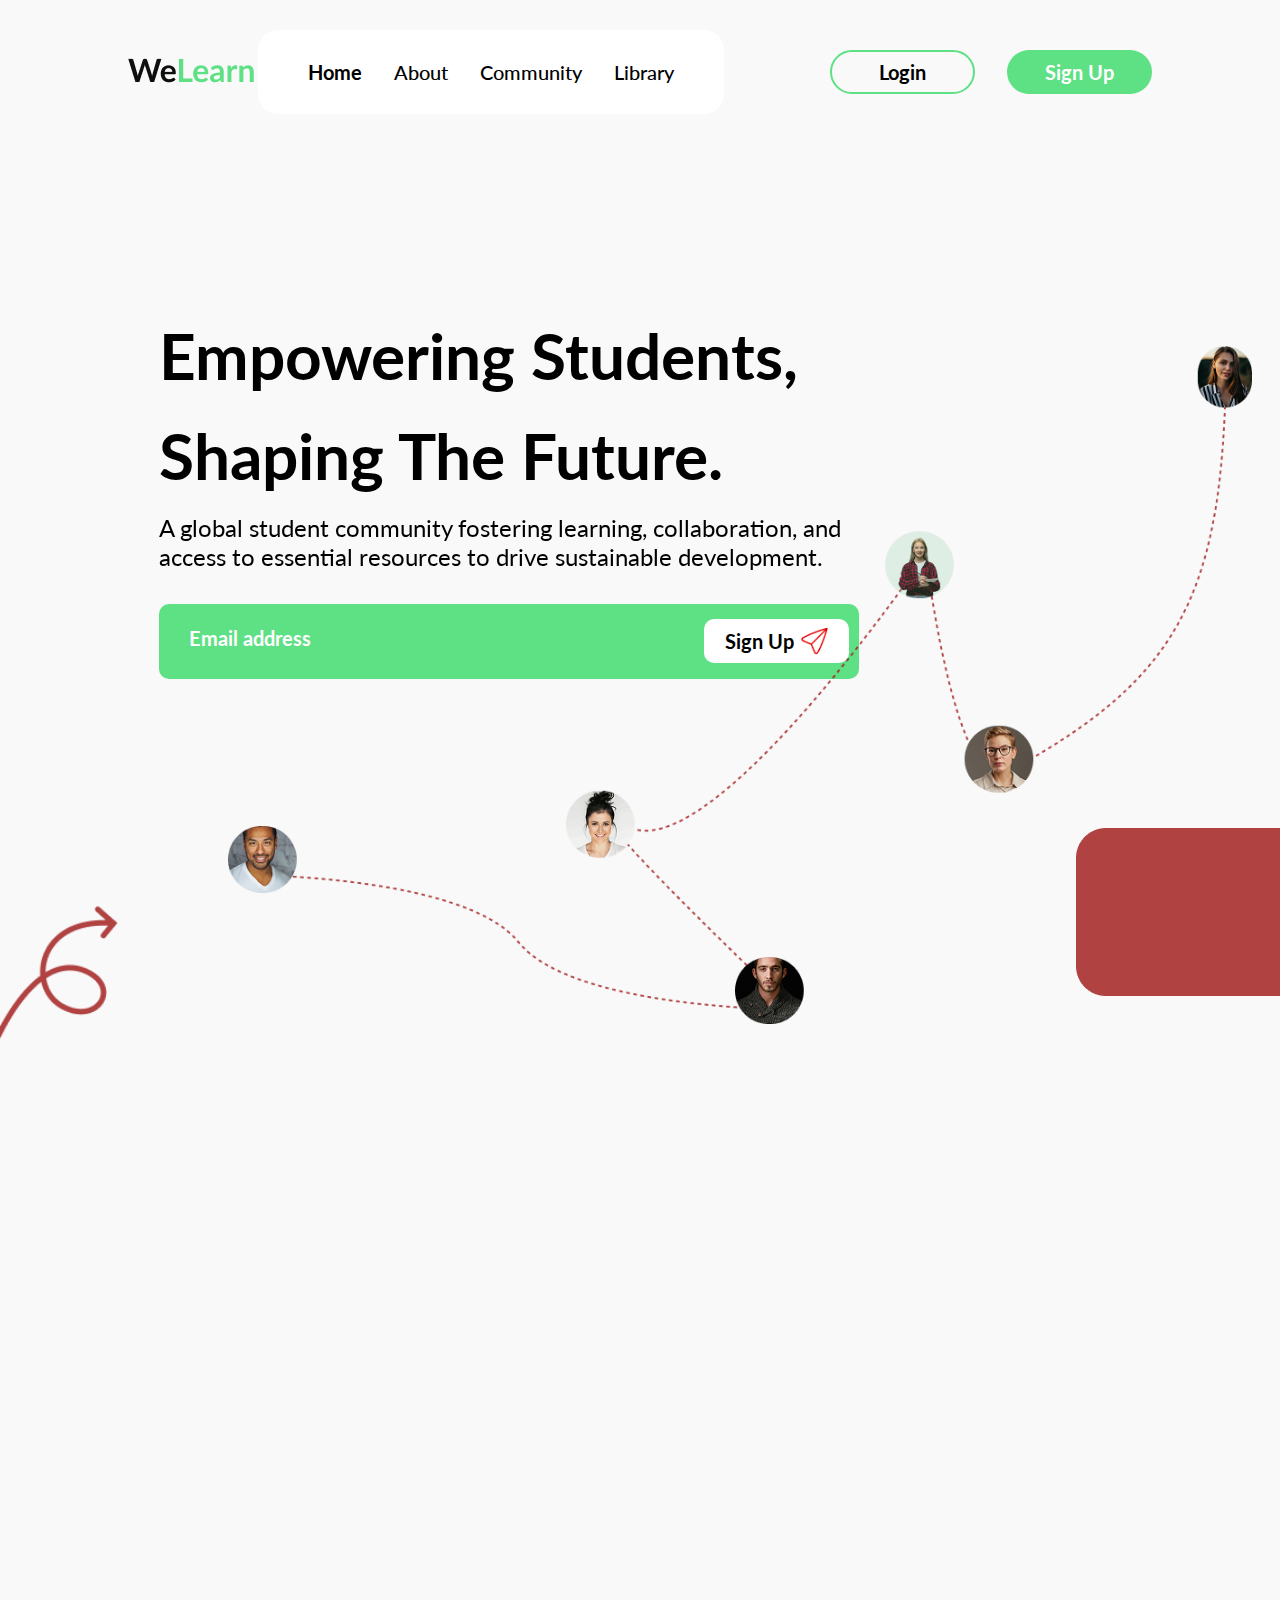
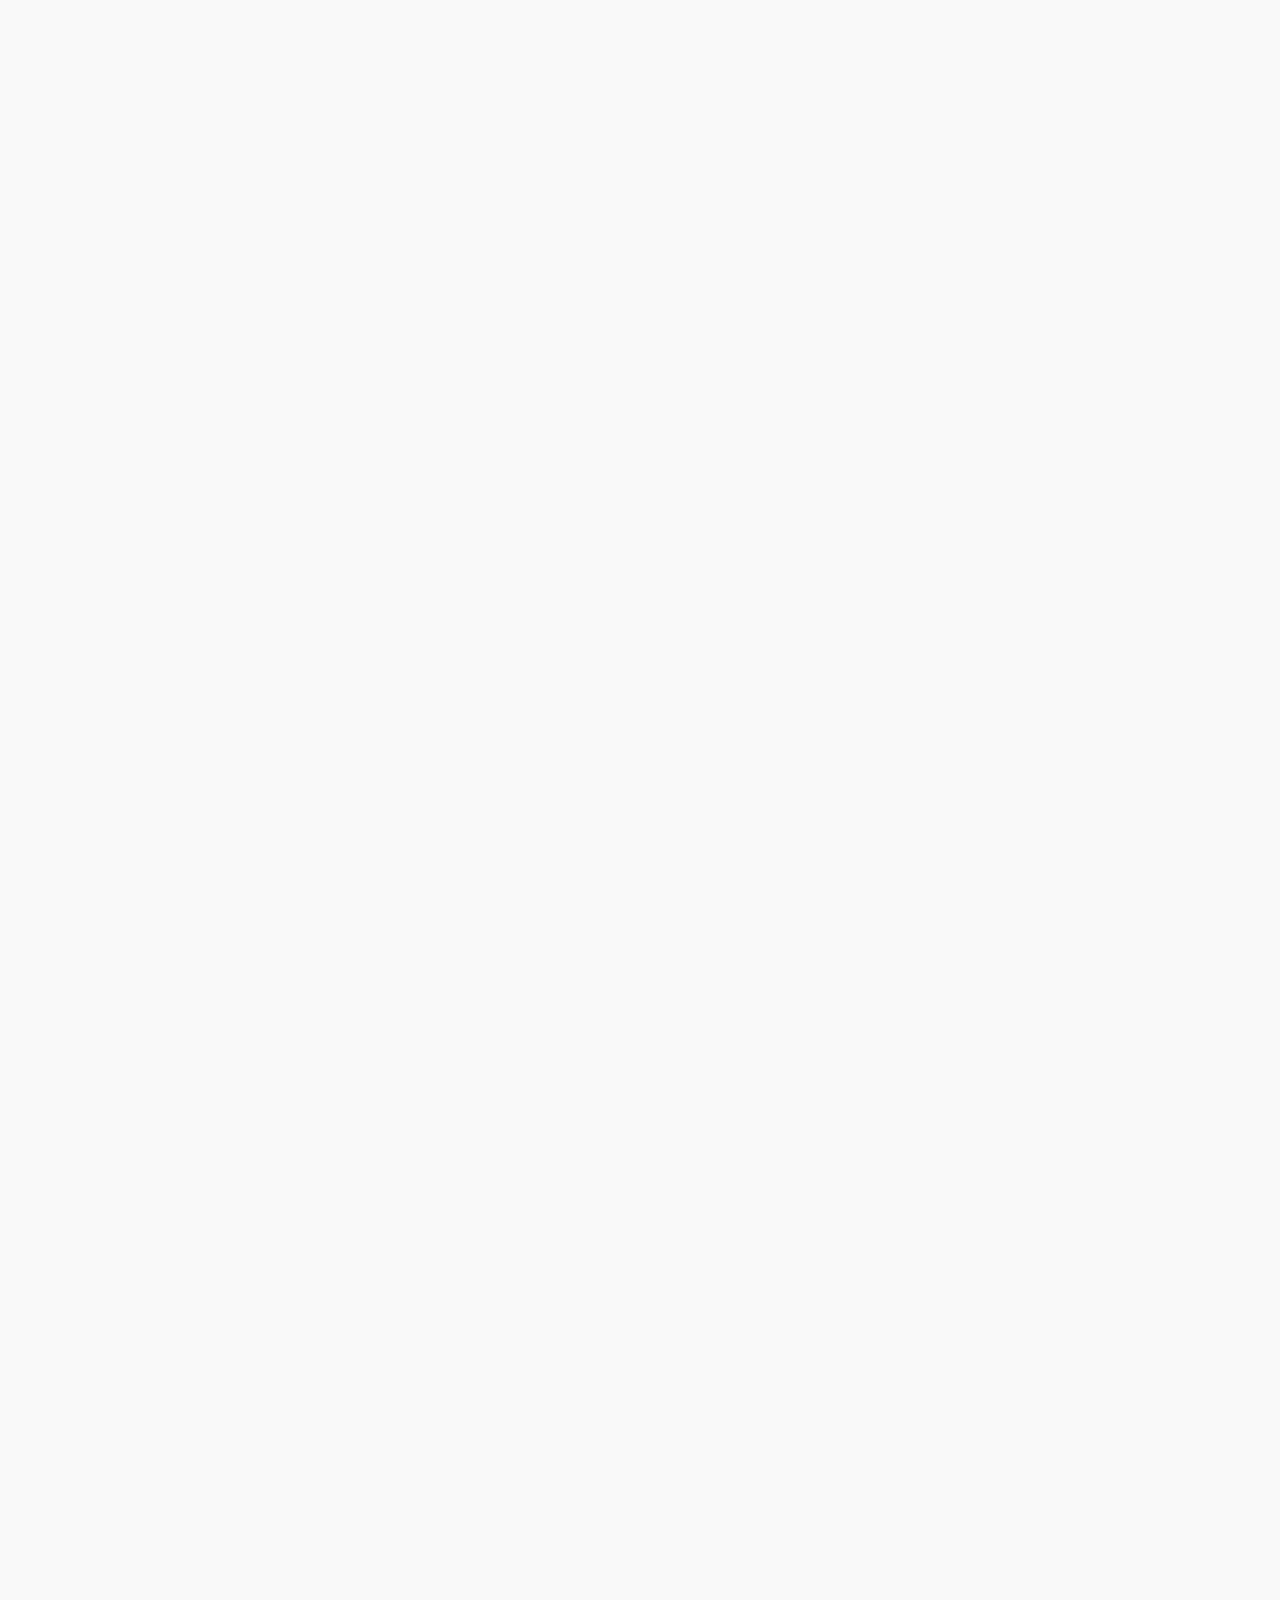
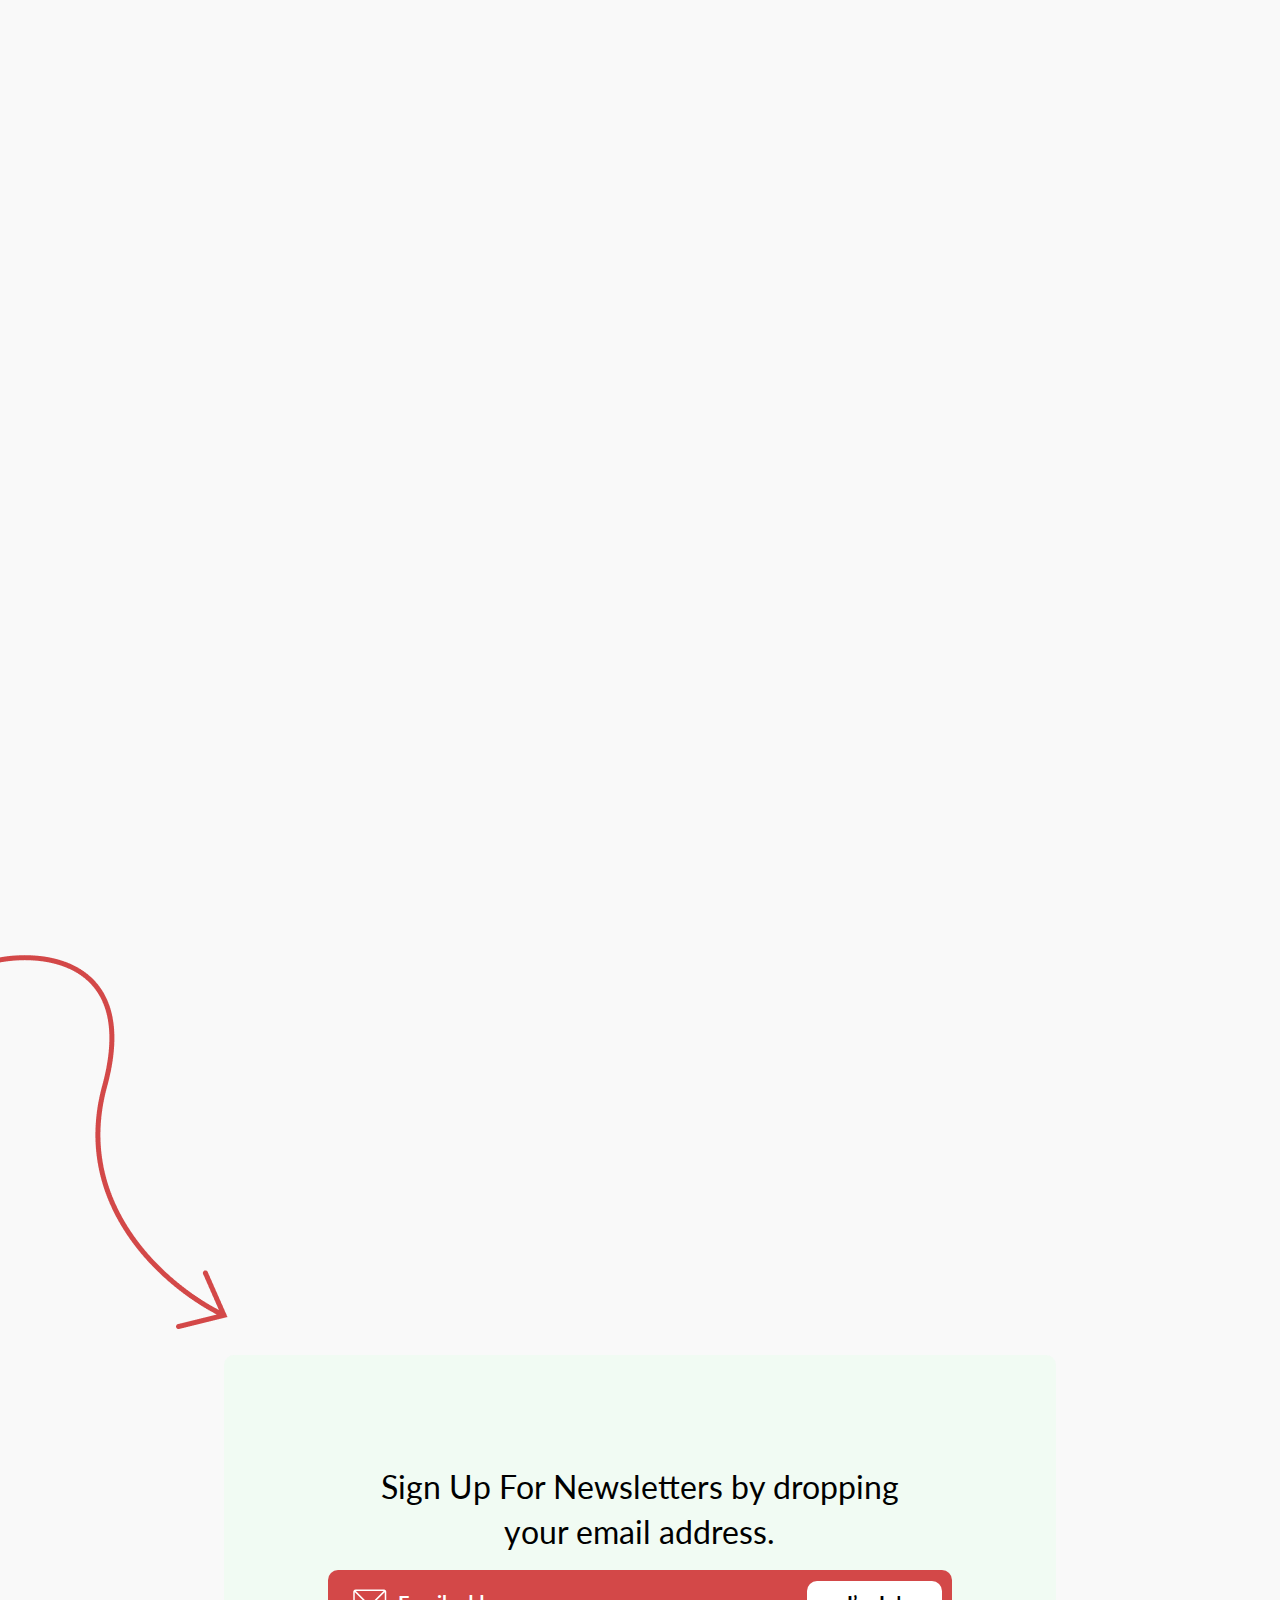
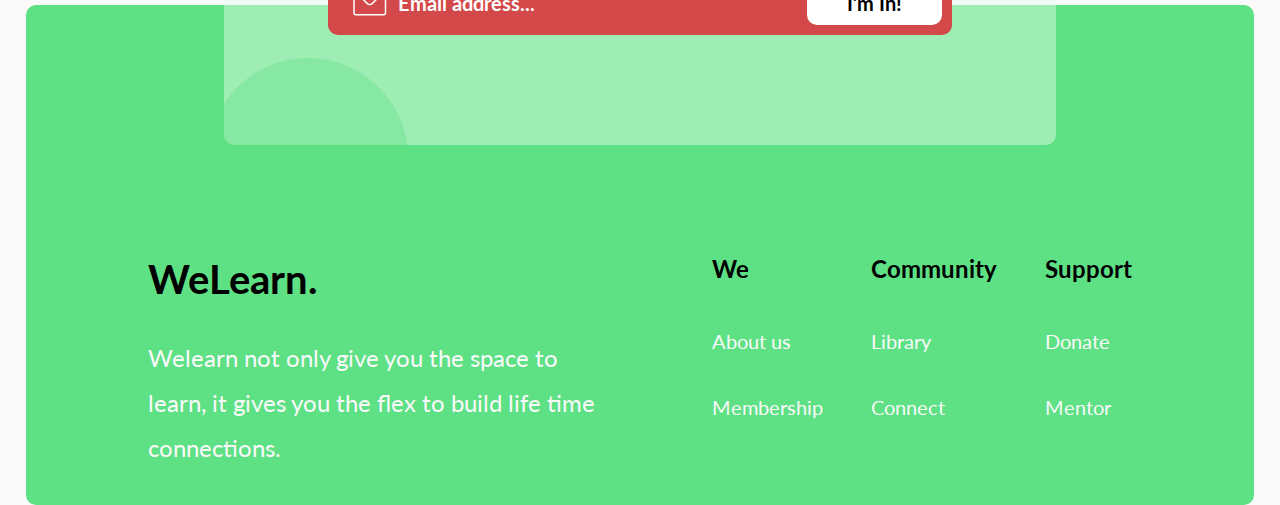
==== index.html @ 8b82abaf "feat: update navigation links to point to login and signup pages; add login page content and styles " ====
<!DOCTYPE html>
<html lang="en">

<head>
    <meta charset="UTF-8">
    <meta name="viewport" content="width=device-width, initial-scale=1.0">

    <!-- 
        Link to Lato font
    -->

    <link rel="preconnect" href="https://fonts.googleapis.com">
    <link rel="preconnect" href="https://fonts.gstatic.com" crossorigin>
    <link
        href="https://fonts.googleapis.com/css2?family=Lato:ital,wght@0,100;0,300;0,400;0,700;0,900;1,100;1,300;1,400;1,700;1,900&display=swap"
        rel="stylesheet">

    <!-- 
        Link to external CSS
    -->

    <link rel="stylesheet" href="./styles/style.css">

    <link rel="stylesheet" href="https://unpkg.com/aos@next/dist/aos.css" />

    <title>Welearn</title>
</head>

<body>

    <div class="container">

        <header>

            <!--
                navbar
            -->

            <div class="nav-cont" id="home">
                <nav>
                    <div class="logo">
                        <img src="./assets/images/WeLearn.png" alt="">
                    </div>

                    <div class="right">

                        <!--
                            Nav links
                        -->

                        <div class="nav-links">
                            <ul>
                                <li><a href="#home" class="bold">Home</a></li>
                                <li><a href="#about">About</a></li>
                                <li><a href="#connect">Community</a></li>
                                <li><a href="#library">Library</a></li>
                            </ul>
                        </div>

                        <!-- 
                            Nav buttons
                        -->
                        <div class="join">
                            <a href="./pages/login.html">Login</a>
                            <a href="./pages/signup.html" class="have-bg">Sign Up</a>
                        </div>
                    </div>
                </nav>
            </div>


            <!-- 
                Hero Section
            -->

            <div class="hero-container">
                <div class="hero-cont">
                    <div class="hero">
                        <div class="main">
                            <div class="text">
                                <h1 data-aos="fade-down-right" data-aos-duration="1500">
                                    Empowering Students,
                                    Shaping The Future.
                                </h1>
                                <p data-aos="fade-up" data-aos-duration="2000">
                                    A global student community fostering learning, collaboration,
                                    and access to essential resources to drive sustainable development.
                                </p>
                            </div>

                            <div class="explore" data-aos="fade-up" data-aos-duration="2700">
                                <input type="text" placeholder="Email address">
                                <a href="./pages/signup.html" class="explr">Sign Up <img src="./assets/images/send.png"
                                        alt=""></a>
                            </div>
                        </div>
                    </div>

                    <img src="./assets/images/profile-tree.png" alt="student-tree" class="tree">

                </div>

                <img src="./assets/images/hero-arrow.png" alt="pointer" class="hero-arr">

                <img src="./assets/images/rectangle.png" alt="rectangle" class="rectangle">

            </div>

        </header>

        <main>

            <!--
                About Section
            -->

            <div class="about-cont" id="about" data-aos="fade-down-right" data-aos-duration="1500">
                <div class="about">
                    <div class="head" data-aos="flip-left" data-aos-duration="2000">
                        <h4>About We<span>Learn</span></h4>
                    </div>

                    <div class="body" data-aos="fade-up" data-aos-duration="2500">
                        <p>
                            Welearn is a vibrant student community designed to empower learning, collaboration, and
                            growth. We believe that education extends beyond the classroom, that’s why we’ve built a
                            space where students can connect, share knowledge, and access valuable resources.
                        </p>
                        <a href="./pages/signup.html">Sign Up</a>
                    </div>
                </div>
            </div>

            <!-- 
                Connect section
            -->

            <div class="connect-cont" id="connect" data-aos="zoom-in-up" data-aos-duration="1500">
                <div class="connect">
                    <div class="top">
                        <div class="left">
                            <img src="./assets/images/long.png" alt="">
                        </div>
                        <div class="right">
                            <div class="row1">
                                <div class="img1">
                                    <img src="./assets/images/grid1.png" alt="">
                                </div>

                                <div class="img1">
                                    <img src="./assets/images/grid2.png" alt="">
                                </div>
                            </div>

                            <div class="row2">
                                <div class="img1">
                                    <img src="./assets/images/grid3.png" alt="">
                                </div>

                                <div class="img1">
                                    <img src="./assets/images/grid4.png" alt="">
                                </div>
                            </div>

                        </div>
                    </div>

                    <!--
                        Connect Text/Bottom
                    -->
                    <div class="bottom">
                        <h5 data-aos="flip-right" data-aos-duration="2000">Connect</h5>
                        <p data-aos="zoom-out-down" data-aos-duration="3000">
                            Connect with students like yourself around the world. Share ideas,
                            do home works, innovate, and discuss the future.
                        </p>

                        <!-- button -->

                        <a href="#">
                            Start Connecting
                        </a>
                    </div>
                </div>

                <img src="./assets/images/connect-illlustr.png" alt="" class="connect-illustr">
            </div>

            <!--
                Library Section
            -->

            <div class="library-cont" id="library" data-aos="fade-down-right" data-aos-duration="1500">
                <div class="about">
                    <div class="head" data-aos="flip-left" data-aos-duration="2000">
                        <h4>Library</h4>
                    </div>

                    <div class="body" data-aos="fade-up" data-aos-duration="2500">
                        <p>
                            Our Library is the life saving parachute every students dream to have.
                            There, you can get books, resources, texts, courses, and lots more!
                        </p>
                        <a href="./pages/library.html">Get resources</a>
                    </div>
                </div>
            </div>

        </main>

        <div class="footer-cont">

            <img src="./assets/images/footer-illustr.png" alt="" class="footer-illustr">

            <div class="cta">
                <div class="cta-in">
                    <h4>Sign Up For Newsletters by dropping your
                        email address.</h4>

                    <div class="input">

                        <div class="img">
                            <img src="./assets/images/mail.png" alt="email icon">
                        </div>

                        <input type="email" placeholder="Email address...">

                        <a href="#" class="cta-butn">
                            I’m In!
                        </a>
                    </div>

                    <img class="ellipse" src="./assets/images/Ellipse 1 (1).png" alt="">
                </div>
            </div>

            <footer>
                <div class="footer-content">
                    <div class="left">
                        <div class="logo">
                            <h2>WeLearn.</h2>
                        </div>

                        <p>
                            Welearn not only give you the space to
                            learn, it gives you the flex to build life time
                            connections.
                        </p>
                    </div>
                    <div class="right">
                        <div class="col">
                            <p>We</p>
                            <ul>
                                <li><a href="#about">About us</a></li>
                                <li><a href="./pages/signup.html">Membership</a></li>
                            </ul>
                        </div>

                        <div class="col">
                            <p>Community</p>
                            <ul>
                                <li><a href="./pages/library.html">Library</a></li>
                                <li><a href="#connect">Connect</a></li>
                            </ul>
                        </div>

                        <div class="col">
                            <p>Support</p>
                            <ul>
                                <li><a href="#">Donate</a></li>
                                <li><a href="#">Mentor</a></li>
                            </ul>
                        </div>

                    </div>
                </div>
            </footer>

        </div>

    </div>


    <script src="https://unpkg.com/aos@next/dist/aos.js"></script>
    <script>
        AOS.init();
    </script>

</body>

</html>
---- styles/style.css ----
* {
    padding: 0;
    margin: 0;
    box-sizing: border-box;
}

.container {
    width: 100%;
    background-color: #F9F9F9;
}

ul {
    list-style: none;
}

a {
    text-decoration: none;
}

header {
    width: 100%;
    display: flex;
    flex-direction: column;
    justify-content: flex-start;
    align-items: center;
    gap: 12em;
}

.nav-cont {
    width: 100%;
    display: flex;
    justify-content: center;
}

nav {
    width: 80%;
    display: flex;
    justify-content: space-between;
    align-items: center;
    margin-top: 30px;
}

nav .logo {
    width: 20%;
}

nav .right {
    display: flex;
    justify-content: flex-end;
    align-items: center;
    width: 80%;
    gap: 13%;
}

nav .nav-links ul {
    display: flex;
    gap: 2em;
    background-color: #FFFFFF;
    padding: 30px 50px;
    border-radius: 20px;
}

nav .nav-links ul li>a.bold {
    font-weight: 700;
    font-size: 20px;
    line-height: 24px;
}

nav .nav-links ul>li>a {
    color: #000000;
    font-weight: 500;
    font-size: 20px;
    line-height: 24px;
    font-family: "Lato", sans-serif;
}

nav .join {
    display: flex;
    gap: 2em;
}

nav .join a {
    border: 2px solid #5EE085;
    background: none;
    color: #000000;
    font-family: "lato", sans-serif;
    font-weight: 700;
    font-size: 20px;
    line-height: 24px;
    border-radius: 25px;
    width: 145px;
    height: 44px;
    display: flex;
    justify-content: center;
    align-items: center;
    padding: 10px;
}

nav .join .have-bg {
    background-color: #5EE085;
    border: none;
    color: #FFFFFF;
}

/*
    Hero
*/

.hero-container {
    position: relative;
    width: 100%;
    display: flex;
    justify-content: center;
}

.hero-cont {
    width: 80%;
    display: flex;
    justify-content: flex-end;
    position: relative;
    height: 900px;
}

.hero {
    width: 97%;
    display: flex;
    justify-content: flex-start;
}

.hero .main {
    display: flex;
    flex-direction: column;
    justify-self: flex-start;
    align-items: flex-start;
    gap: 2em;
}

.hero .main .text {
    display: flex;
    flex-direction: column;
    gap: .5em;
}

.hero .main .text h1 {
    font-family: "lato", sans-serif;
    font-weight: 700;
    font-size: 64px;
    line-height: 100px;
    width: 800px;
}

.hero .main .text p {
    width: 700px;
    font-family: "lato", sans-serif;
    font-weight: 400;
    font-size: 24px;
    line-height: 28.8px;
    letter-spacing: 5%;
}

.hero .main .explore {
    width: 700px;
    position: relative;
}

.hero .main .explore input {
    width: 100%;
    color: #FFFFFF;
    background-color: #5EE085;
    padding: 30px;
    outline: none;
    border: none;
    border-radius: 10px;
}

.hero .main .explore input::placeholder {
    font-size: 20px;
    color: #FFFFFF;
    font-family: "lato", sans-serif;
    font-weight: 700;
    line-height: 24px;
}

.hero .main .explore .explr {
    background-color: #FFFFFF;
    color: #000000;
    position: absolute;
    right: 10px;
    top: 15px;
    padding: 10px;
    border-radius: 10px;
    height: 44px;
    width: 145px;
    display: flex;
    justify-content: center;
    align-items: center;
    font-family: "lato", sans-serif;
    font-weight: 700;
    font-size: 20px;
    line-height: 24px;
}

.explr img {
    padding-left: 7px;
    height: 28px;
}

.tree {
    position: absolute;
    top: 60px;
    right: -100px;
    width: 100%;
}

.hero-arr {
    position: absolute;
    bottom: 140px;
    left: 0;
}

.rectangle {
    position: absolute;
    bottom: 210px;
    right: 0;
}


main {
    width: 100%;
    display: flex;
    flex-direction: column;
    justify-content: flex-start;
    align-items: center;
    gap: 5em;
    margin-top: 200px;
    margin-bottom: 100px;
}

/*
    About section
*/

.about-cont {
    width: 80%;
    display: flex;
    justify-content: flex-end;
    margin-top: 50px;
}

.about {
    width: 97%;
    display: flex;
    gap: 4em;
    flex-direction: column;
    align-items: center;
}

.about .head h4 {
    font-family: "lato", sans-serif;
    font-weight: 700;
    font-size: 32px;
    line-height: 38.4px;
    text-align: center;
    color: #000000;
}

.about .head h4 span {
    color: #5EE085;
}

.about .body {
    background-color: #E6FCEC75;
    padding: 70px 105px;
    display: flex;
    justify-content: center;
    border-radius: 10px;
    flex-direction: column;
    align-items: center;
    gap: 3em;
}

.about .body p {
    text-align: center;
    font-family: "lato", sans-serif;
    font-weight: 400;
    font-size: 32px;
    line-height: 50px;
    letter-spacing: 2%;
    text-align: center;
    color: #000000;
}

.about .body a {
    border: 2px solid #5EE085;
    padding: 10px;
    border-radius: 10px;
    display: flex;
    justify-content: center;
    align-items: center;
    width: 203px;
    height: 44px;

    /*text*/
    font-family: "lato", sans-serif;
    font-weight: 700;
    font-size: 20px;
    line-height: 24px;
    text-align: justify;
    color: #5EE085;
}



/*
    Connect section
*/

.connect-cont {
    width: 100%;
    display: flex;
    justify-content: center;
    padding-top: 350px;
    position: relative;
    overflow: hidden;
}

.connect-illustr {
    position: absolute;
    right: -5px;
    bottom: 200px;
}

.connect {
    width: 77%;
    display: flex;
    gap: 4em;
    flex-direction: column;
    align-items: center;
}

.connect .top {
    display: flex;
    width: 100%;
    gap: 1em;
    justify-content: space-between;
    align-items: center;
    height: 670px;
}

.connect .top .left {
    width: 35%;
    display: flex;
    align-items: center;
    height: 100%;
    padding-top: 10px;
    object-fit: cover;
    background-position: center;
}

.connect .top .left img {
    height: 660px;
    width: 100%;
}

.connect .top .right {
    width: 60%;
    height: 100%;
    display: grid;
    grid-template-columns: repeat(2, 1fr);
    align-items: center;
    justify-content: center;
}

.connect .top {
    justify-content: center;
}

.connect .top .left {
    width: 40%;
}

.connect .top .right {
    width: 60%;
    height: 100%;
    display: flex;
    flex-direction: column;
    justify-content: center;
}

.row1,
.row2 {
    display: flex;
    height: 50%;
    width: 100%;
    align-items: center;
    gap: .5em;
}

.connect .top .right .row1 img {
    height: 300px;
}

.connect .top .right .row2 img {
    height: 325px;
}

.connect .bottom {
    display: flex;
    flex-direction: column;
    gap: 2em;
    width: 80%;
    justify-content: center;
    align-items: center;
}

.connect .bottom h5 {
    font-family: "Lato", sans-serif;
    font-weight: 700;
    font-size: 32px;
    line-height: 38px;
    text-align: center;
}

.connect .bottom p {
    font-family: "Lato", sans-serif;
    font-weight: 400;
    font-size: 32px;
    line-height: 50px;
    letter-spacing: 2%;
    text-align: center;
}

.connect .bottom a {
    background-color: #5EE085;
    height: 54px;
    width: 203px;
    display: flex;
    justify-content: center;
    align-items: center;
    border-radius: 10px;
    text-align: center;
    font-family: "Lato", sans-serif;
    font-weight: 700;
    font-size: 20px;
    line-height: 24px;
    color: #FFFFFF;
}

/*
    Library section
*/

.library-cont {
    width: 80%;
    display: flex;
    justify-content: flex-end;
    margin-top: 80px;
    margin-bottom: 500px;
}


/*
    Library section
*/

.footer-cont {
    width: 100%;
    display: flex;
    justify-content: center;
    align-items: center;
    position: relative;
    height: 500px;
}

.footer-illustr {
    position: absolute;
    left: 0;
    top: -130%;
}

footer {
    width: 96%;
    height: 100%;
    margin: 20px 0;
    border-radius: 10px;
}

.cta {
    background-color: #E6FCEC75;
    height: 390px;
    width: 65%;
    max-height: 400px;
    position: absolute;
    top: -50%;
    z-index: 1000;
    border-radius: 10px;
}

.cta-in {
    height: 100%;
    width: 100%;
    position: relative;
    display: flex;
    flex-direction: column;
    justify-content: center;
    align-items: center;
    gap: 1em;
}

.cta h4 {
    font-family: "Lato", sans-serif;
    font-weight: 400;
    font-size: 32px;
    line-height: 45px;
    width: 70%;
    text-align: center;
    color: #000000;
}

.cta .input {
    width: 75%;
    height: 65px;
    position: relative;
    display: flex;
    align-items: center;
}

.cta .input input {
    height: 100%;
    width: 100%;
    background-color: #D34848;
    border-radius: 10px;
    border: none;
    outline: none;
    padding-left: 70px;

    color: #FFFFFF;
    font-family: "Lato", sans-serif;
    font-weight: 700;
    font-size: 20px;
    line-height: 24px;
}

.cta .input input::placeholder {
    color: #FFFFFF;
    font-family: "Lato", sans-serif;
    font-weight: 700;
    font-size: 20px;
    line-height: 24px;
}

.cta .input .img {
    position: absolute;
    left: 15px;
    padding: 10px;
    display: flex;
    justify-content: center;
    align-items: center;
}

.cta .cta-butn {
    position: absolute;
    right: 10px;
    background-color: #FFFFFF;
    padding: 10px;
    max-width: 145px;
    width: 135px;
    display: flex;
    justify-content: center;
    align-items: center;
    border-radius: 10px;
    color: #000000;
    font-family: "Lato", sans-serif;
    font-weight: 700;
    font-size: 20px;
    line-height: 24px;
}

.cta-in .ellipse {
    position: absolute;
    bottom: 0;
    left: 0;
}

footer {
    width: 96%;
    height: 500px;
    background-color: #5EE085;
    margin: 20px 0;
    border-radius: 10px;
    display: flex;
    justify-content: center;
}

.footer-content {
    margin-top: 250px;
    width: 80%;
    display: flex;
    justify-content: space-between;
    align-items: flex-start;
}

.footer-content .left {
    display: flex;
    flex-direction: column;
    gap: 2em;
}

.footer-content .left .logo h2 {
    color: #000000;
    font-family: "Lato", sans-serif;
    font-weight: 700;
    font-size: 40px;
    line-height: 48px;
}

.footer-content .left p {
    font-family: "Lato", sans-serif;
    font-weight: 400;
    font-size: 24px;
    line-height: 45px;
    color: #F9F9F9;
    max-width: 450px;
}

.footer-content .right {
    display: flex;
    gap: 3em;
}

.footer-content .right .col {
    display: flex;
    flex-direction: column;
    gap: 2em;
}

.footer-content .right .col p {
    font-family: "Lato", sans-serif;
    font-weight: 700;
    font-size: 24px;
    line-height: 28.8px;
    color: #000000;
}

.footer-content .right .col ul {
    display: flex;
    flex-direction: column;
    gap: 1em;
}

.footer-content .right .col ul li a {
    color: #F9F9F9;
    font-family: "Lato", sans-serif;
    font-weight: 400;
    font-size: 20px;
    line-height: 50px;
}



@media screen and (max-width: 1024px) {
    .container {
        overflow: hidden;
        width: 100%;
    }

    nav {
        width: 90%;
    }

    nav .logo img {
        height: 20px;
    }

    nav ul {
        gap: 1.5em;
    }

    nav .right {
        gap: 1.5em;
    }

    nav .nav-links ul {
        gap: 1.5em;
        padding: 20px 25px;
    }

    nav .join {
        gap: 1em;
    }

    .hero-cont {
        width: 90%;
    }

    .hero .main .text h1 {
        font-size: 50px;
        line-height: 80px;
        width: 550px;
    }

    .hero .main .explore {
        width: 550px;
    }

    .tree {
        height: 500px;
        right: -50px;
        top: 100px;
    }

    .hero-arr {
        height: 120px;
        left: 0;
        bottom: 300px;
    }

    .rectangle {
        height: 100px;
        bottom: 400px;
    }

    .hero .main .text p {
        font-size: 22px;
    }

    .connect {
        width: 88%;
    }

    .connect .top {
        justify-content: center;
    }

    .connect .top .left {
        width: 40%;
    }

    .connect .top .right {
        width: 60%;
        height: 100%;
        display: flex;
        flex-direction: column;
        justify-content: center;
    }

    .row1,
    .row2 {
        display: flex;
        height: 50%;
        width: 100%;
        align-items: center;
        gap: .5em;
    }

    .connect .top .right .row1 img,
    .connect .top .right .row2 img {
        height: 300px;
    }

    .footer-illustr {
        height: 350px;
        left: 0;
    }

    .footer-content {
        width: 85%;
    }

    .footer-content .left p {
        max-width: 400px;
    }

    .footer-content .right {
        gap: 2em;
    }

    .footer-content .right .col {
        gap: 2.8em;
    }
}

@media screen and (max-width: 1440px) {
    .hero-arr {
        height: 160px;
    }

    .tree {
        top: 40px;
    }
}

@media (min-width: 1740px) and (max-width: 2040px) {
    .hero-arr {
        display: none;
    }
}
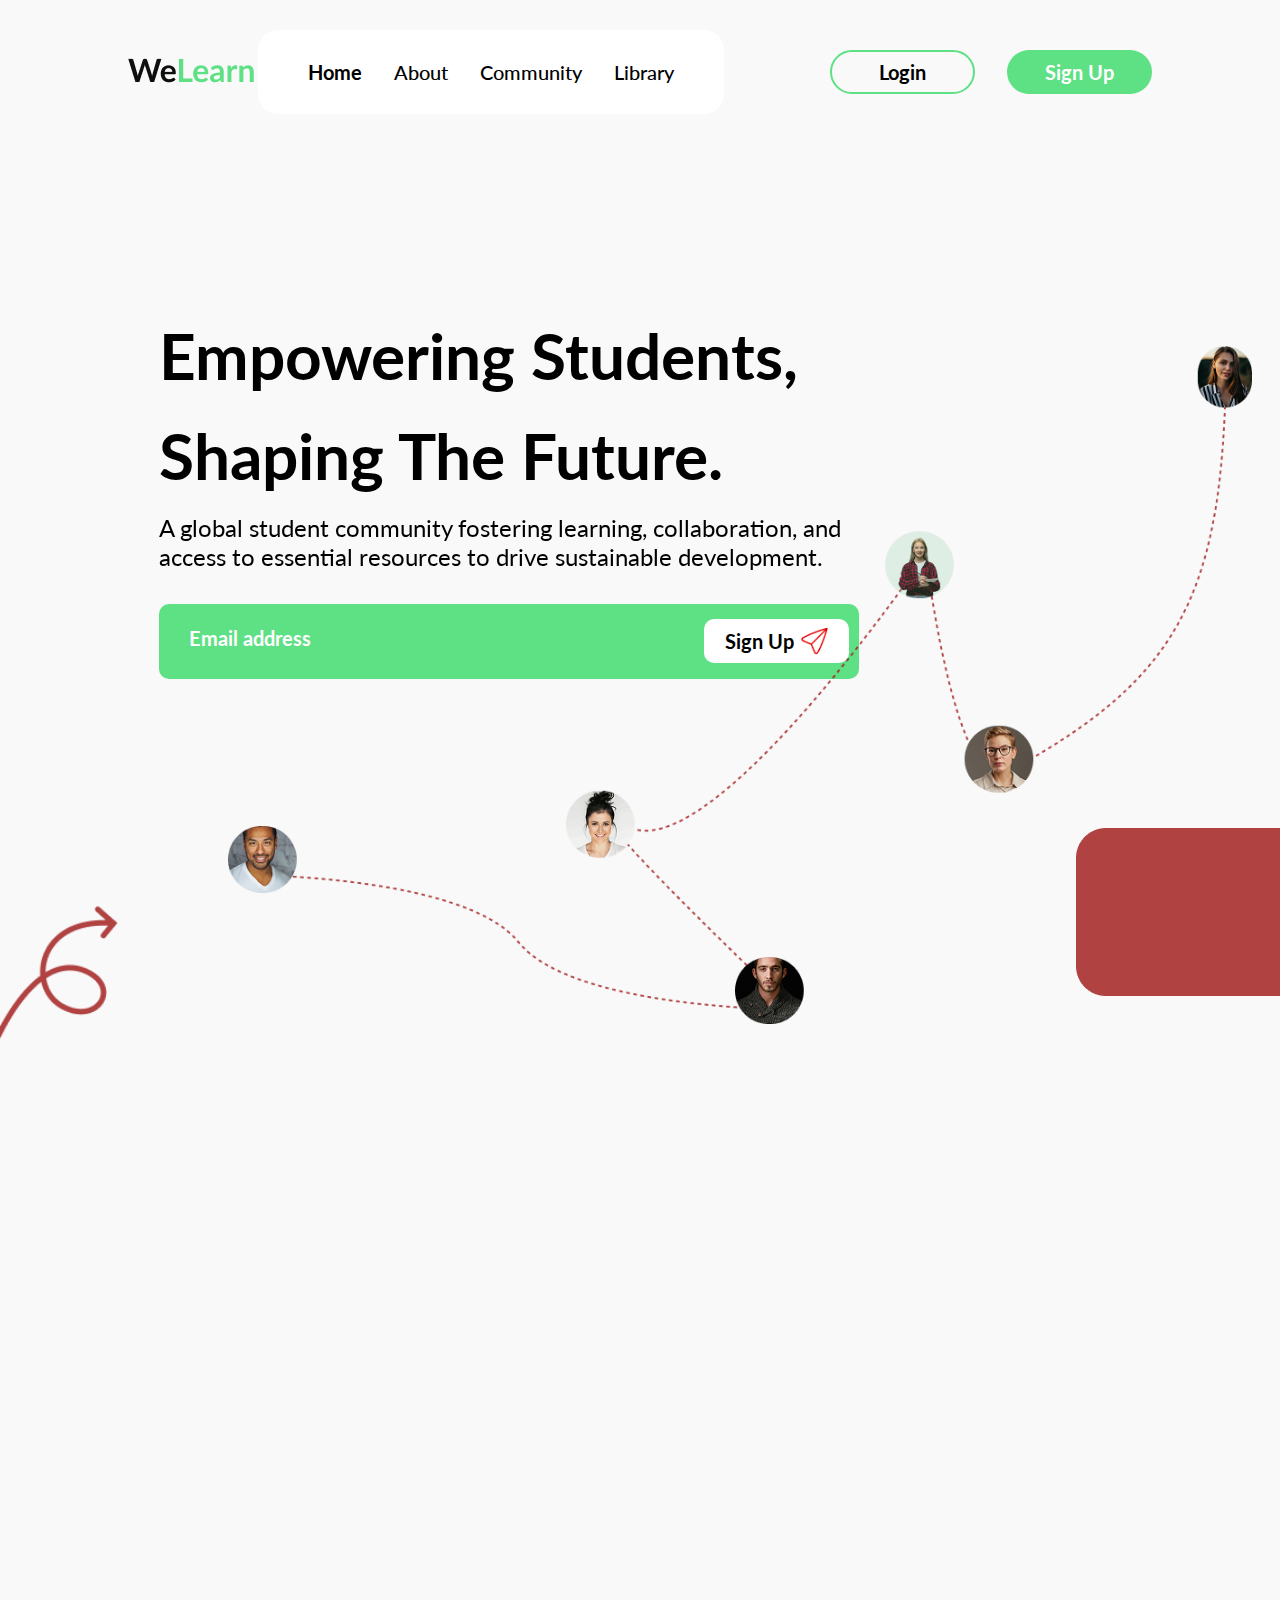
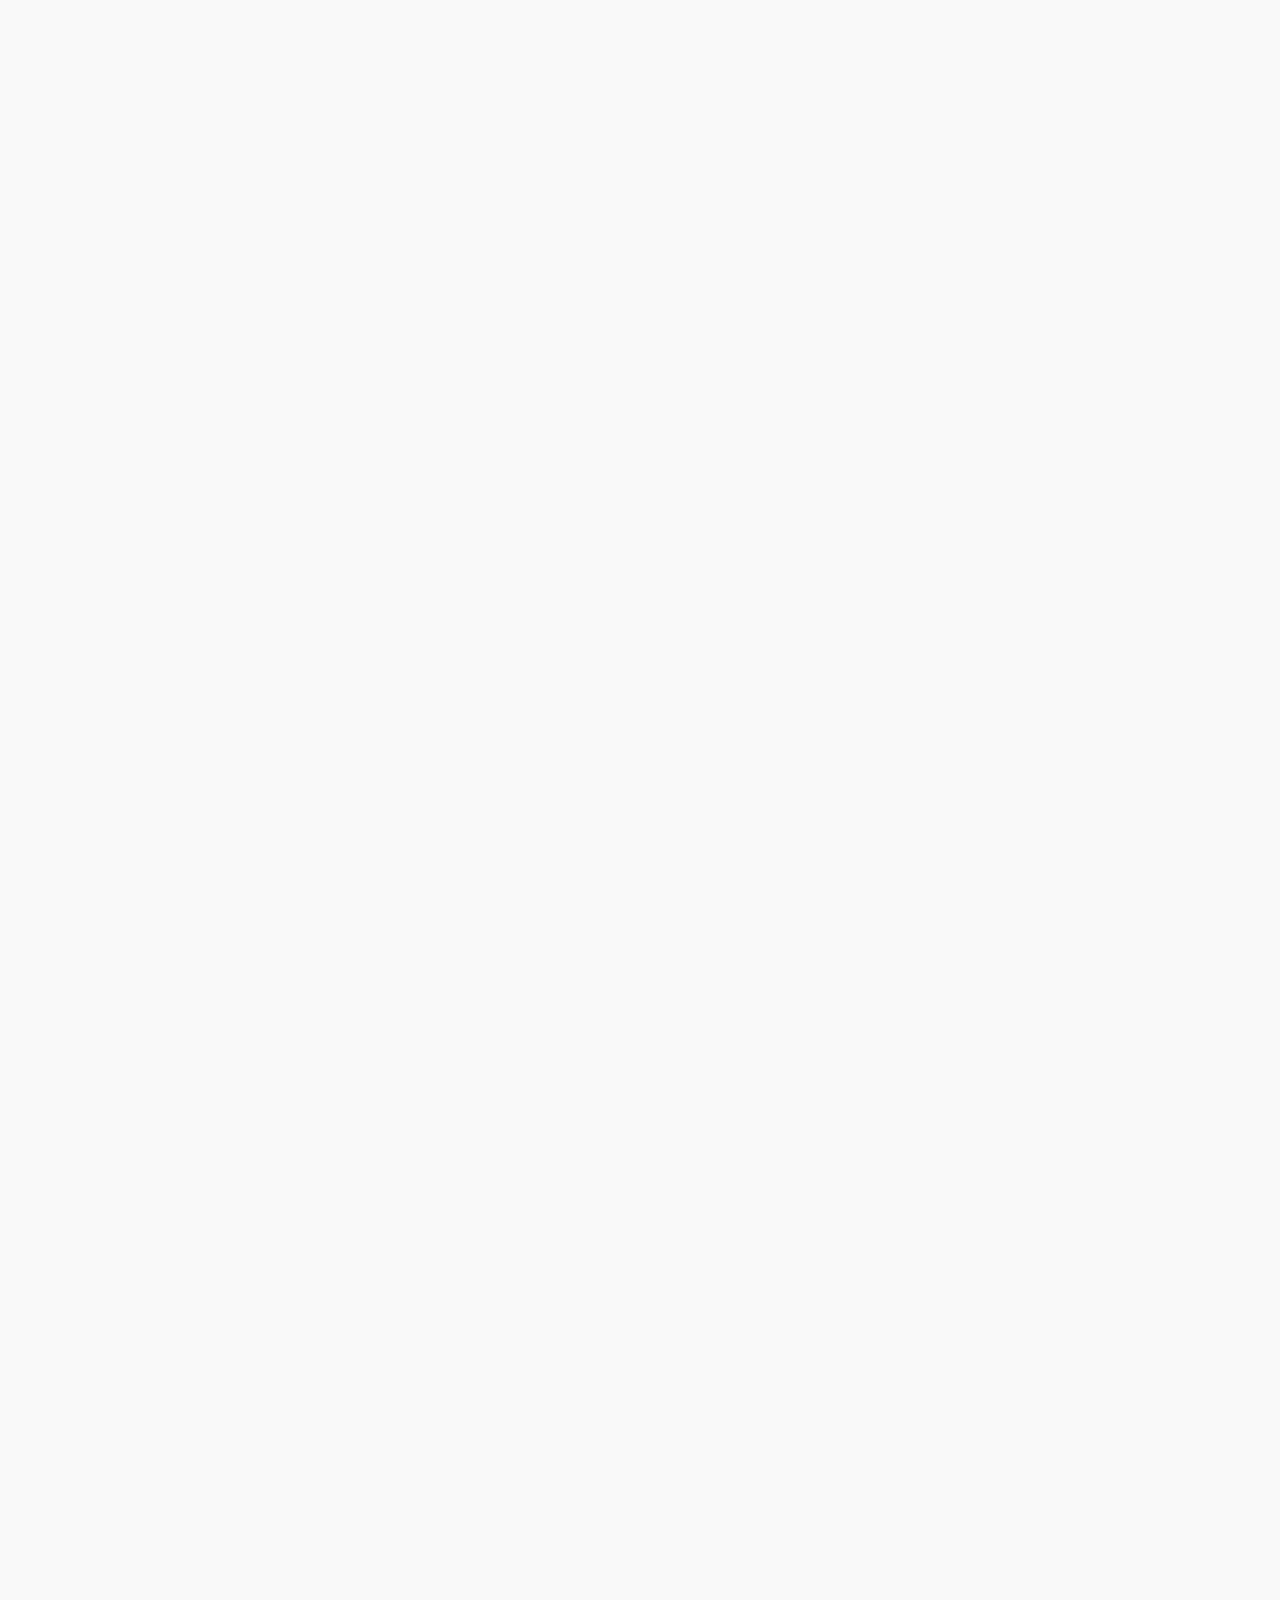
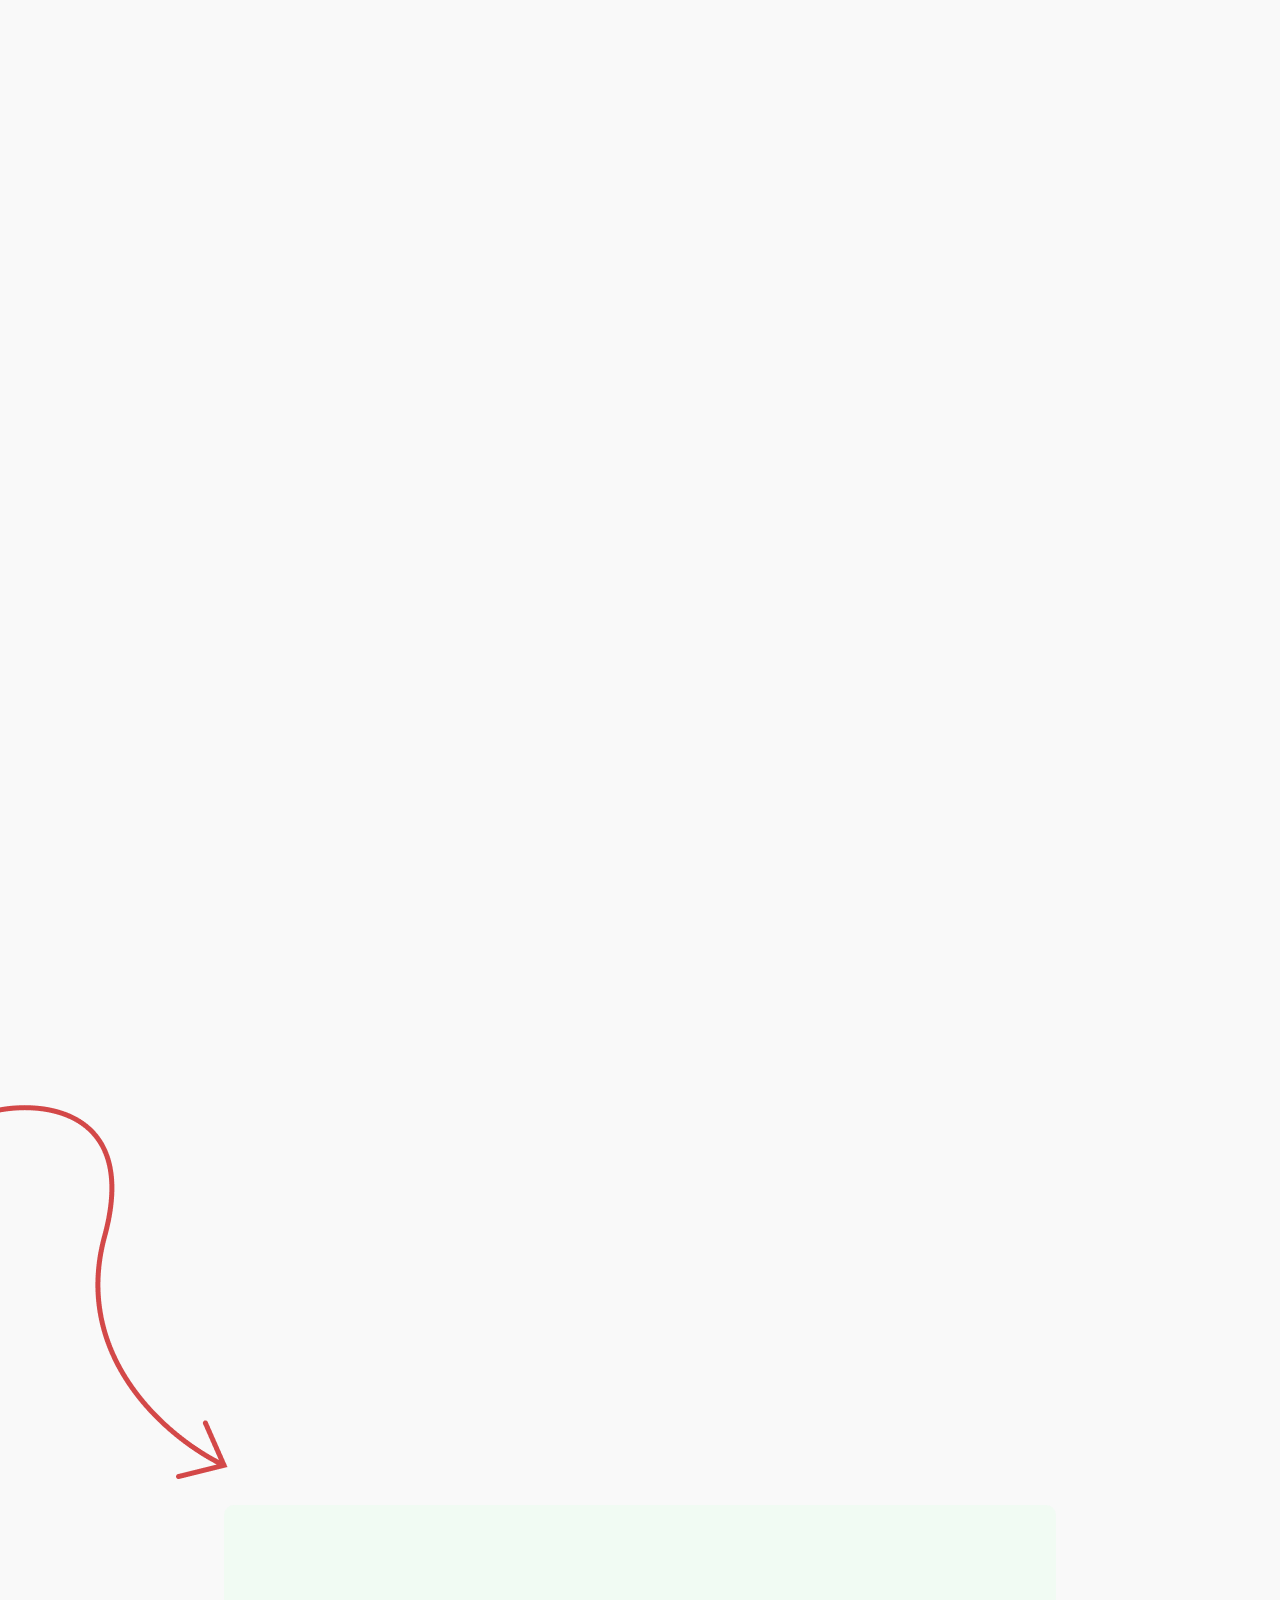
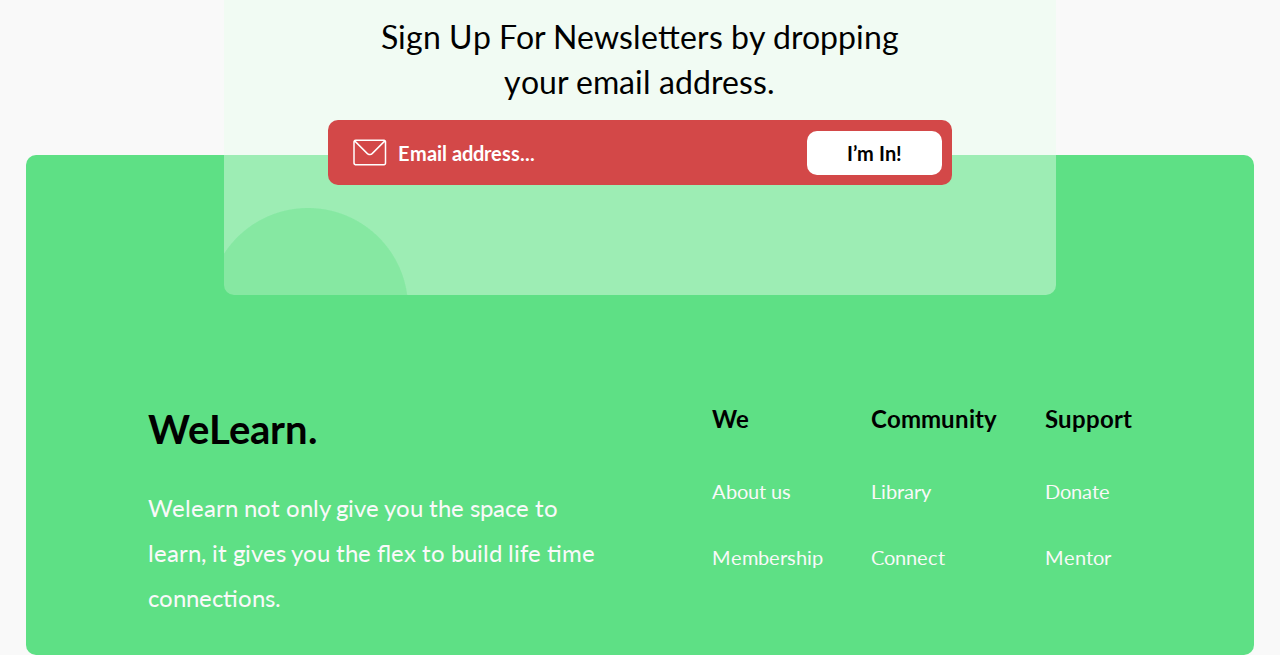
==== commit fb00e781: "minor changes" ====
--- a/index.html
+++ b/index.html
@@ -42,7 +42,7 @@
                         <img src="./assets/images/WeLearn.png" alt="">
                     </div>
 
-                    <div class="right">
+                    <div class="right active">
 
                         <!--
                             Nav links
--- a/styles/style.css
+++ b/styles/style.css
@@ -245,6 +245,7 @@
     display: flex;
     justify-content: flex-end;
     margin-top: 50px;
+    padding-top: 150px;
 }
 
 .about {
@@ -656,7 +657,344 @@
     line-height: 50px;
 }
 
-
+@media screen and (max-width: 320px) {
+    .hero .main .explore {
+        max-width: 100%;
+    }
+
+    .hero .main .explore input {
+        padding: 10px;
+        max-width: 90%;
+        padding-right: 20px;
+        padding-left: 18px;
+    }
+
+    .hero .main .explore input::placeholder {
+        font-size: 10px;
+    }
+
+    .hero .main .explore .explr {
+        height: 22px;
+        width: 100px;
+        font-size: 10px;
+        top: 6px;
+        right: 35px;
+    }
+
+    .explr img {
+        height: 15px;
+        padding-left: 4;
+    }
+
+    .hero .main .text p {
+        font-size: 10px;
+        line-height: 30px;
+        font-weight: 500;
+        max-width: 20%;
+    }
+
+    .connect .top .right .row1 img {
+        max-height: 50px;
+    }
+
+    .connect .top .right .row2 img {
+        max-height: 60px;
+    }
+
+    .connect .top .right {
+        width: 100%;
+        margin-right: 205px;
+    }
+
+    .connect-illustr {
+        display: none;
+    }
+
+    .cta {
+        width: 95%;
+        max-height: 370px;
+        height: 350px;
+        margin-top: 150px;
+        top: -110%;
+    }
+
+    .footer-illustr {
+        max-height: 120px;
+    }
+
+    .cta h4 {
+        font-size: 10px;
+    }
+
+    .cta .input input::placeholder,
+    .cta .input input {
+        font-size: 10px;
+        line-height: 14px;
+        font-weight: 500;
+    }
+
+    .cta-in .ellipse {
+        height: 25px;
+        z-index: -199;
+    }
+}
+
+
+@media screen and (max-width: 375px) {
+    .connect-illustr {
+        display: none;
+    }
+}
+
+@media screen and (max-width: 425px) {
+    nav {
+        position: relative;
+    }
+
+    nav .right {
+        position: absolute;
+    }
+
+    nav .right.active {
+        display: none;
+        top: 0;
+        height: 100vh;
+        width: 100%;
+        z-index: 3000;
+        background-color: #F9F9F9;
+        display: flex;
+        flex-direction: column;
+        align-items: center;
+        justify-content: center;
+        padding: 20px 0;
+    }
+
+    nav .nav-links ul {
+        flex-direction: column;
+        justify-content: center;
+    }
+
+    nav .join {
+        flex-direction: column;
+    }
+
+    .hero-cont {
+        width: 90%;
+    }
+
+    .hero {
+        width: 100%;
+    }
+
+    .hero .main {
+        width: 100%;
+    }
+
+    .hero .main .text h1 {
+        font-size: 10px;
+        line-height: 5px;
+        font-weight: 500;
+        max-width: 50%;
+    }
+
+    .hero .main .text p {
+        font-size: 10px;
+        line-height: 30px;
+        font-weight: 500;
+        max-width: 50%;
+    }
+
+    .rectangle {
+        display: none;
+    }
+
+    .hero-arr {
+        display: none;
+    }
+
+    .tree {
+        display: none;
+    }
+
+    .hero .main .explore {
+        max-width: 100%;
+    }
+
+    .hero-cont {
+        height: 500px;
+    }
+
+    main {
+        margin-top: 10px;
+    }
+
+    .about-cont {
+        margin-top: 5px;
+    }
+
+    .about .head h4 {
+        font-size: 22px;
+    }
+
+    .about .body {
+        width: 99%;
+        padding: 50px 20px;
+    }
+
+    .about .body p {
+        font-size: 16px;
+        line-height: 30px;
+        letter-spacing: 1.5%;
+    }
+
+    .about .body a {
+        height: 33px;
+        width: 180px;
+        font-size: 18px;
+    }
+
+    .connect-cont {
+        padding-top: 10px;
+    }
+
+    .connect {
+        width: 98%;
+    }
+
+    .connect .top {
+        gap: 0.01em;
+        height: 320px;
+        justify-content: center;
+        align-items: center;
+    }
+
+    .connect .top .left {
+        max-width: 0.01%;
+    }
+
+    .connect .top .left img {
+        max-height: 0.001px;
+        width: 0.001%;
+    }
+
+    .connect .top .right {
+        width: 100%;
+        margin-right: 75px;
+    }
+
+    .row1,
+    .row2 {
+        gap: .1em;
+    }
+
+    .connect .top .right .row1 img {
+        max-height: 140px;
+    }
+
+    .connect .top .right .row2 img {
+        max-height: 150px;
+    }
+
+    .connect .bottom {
+        width: 95%;
+    }
+
+    .connect .bottom h5 {
+        font-size: 25px;
+    }
+
+    .connect .bottom p {
+        font-size: 18px;
+        line-height: 30px;
+    }
+
+    .connect .bottom a {
+        height: 44px;
+        width: 180px;
+        font-size: 18px;
+    }
+
+    .connect-illustr {
+        height: 200px;
+    }
+
+    .footer-illustr {
+        max-height: 200px;
+        top: -120%;
+    }
+
+    .cta {
+        width: 85%;
+        max-height: 370px;
+        height: 350px;
+        margin-top: 150px;
+        top: -110%;
+    }
+
+    .cta h4 {
+        font-size: 20px;
+    }
+
+    .cta .input {
+        width: 90%;
+    }
+
+    .cta .input input::placeholder,
+    .cta .input input {
+        font-size: 14px;
+        line-height: 14px;
+        font-weight: 500;
+    }
+
+    .cta .cta-butn {
+        font-size: 14px;
+        max-width: 100px;
+    }
+
+    .cta-in .ellipse {
+        height: 70px;
+    }
+
+    footer {
+        height: auto;
+    }
+
+    .footer-content {
+        flex-direction: column;
+        gap: 2em;
+    }
+
+    .footer-content .left .logo h2 {
+        font-size: 25px;
+    }
+
+    .footer-content .left p {
+        font-size: 18px;
+        line-height: 25px;
+    }
+
+    .footer-content .right {
+        flex-direction: column;
+        gap: 1em;
+    }
+
+    .footer-content .right .col {
+        gap: .5em;
+    }
+
+    .footer-content .right .col p {
+        font-size: 18px;
+        line-height: 24px;
+    }
+
+    .footer-content .right .col ul {
+        gap: .5em;
+    }
+
+    .footer-content .right .col ul li a {
+        font-size: 18px;
+    }
+}
 
 @media screen and (max-width: 1024px) {
     .container {
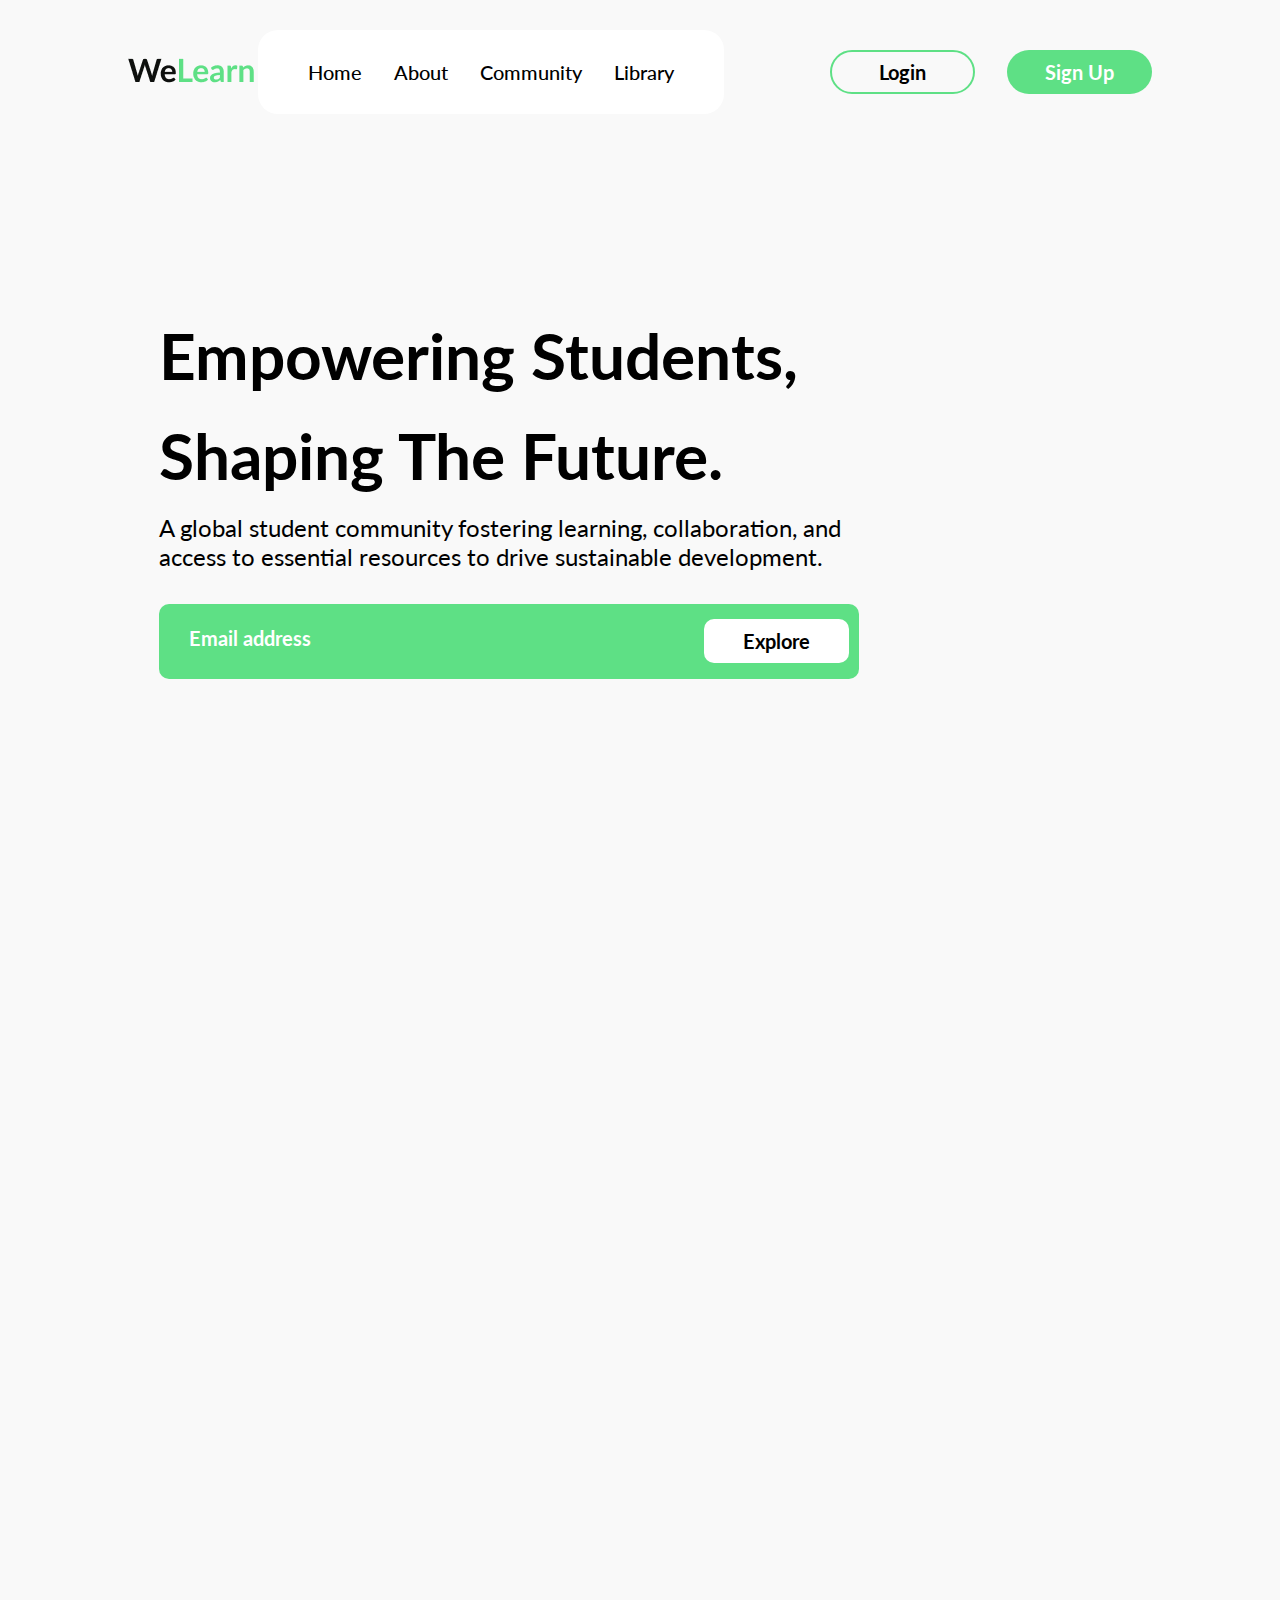
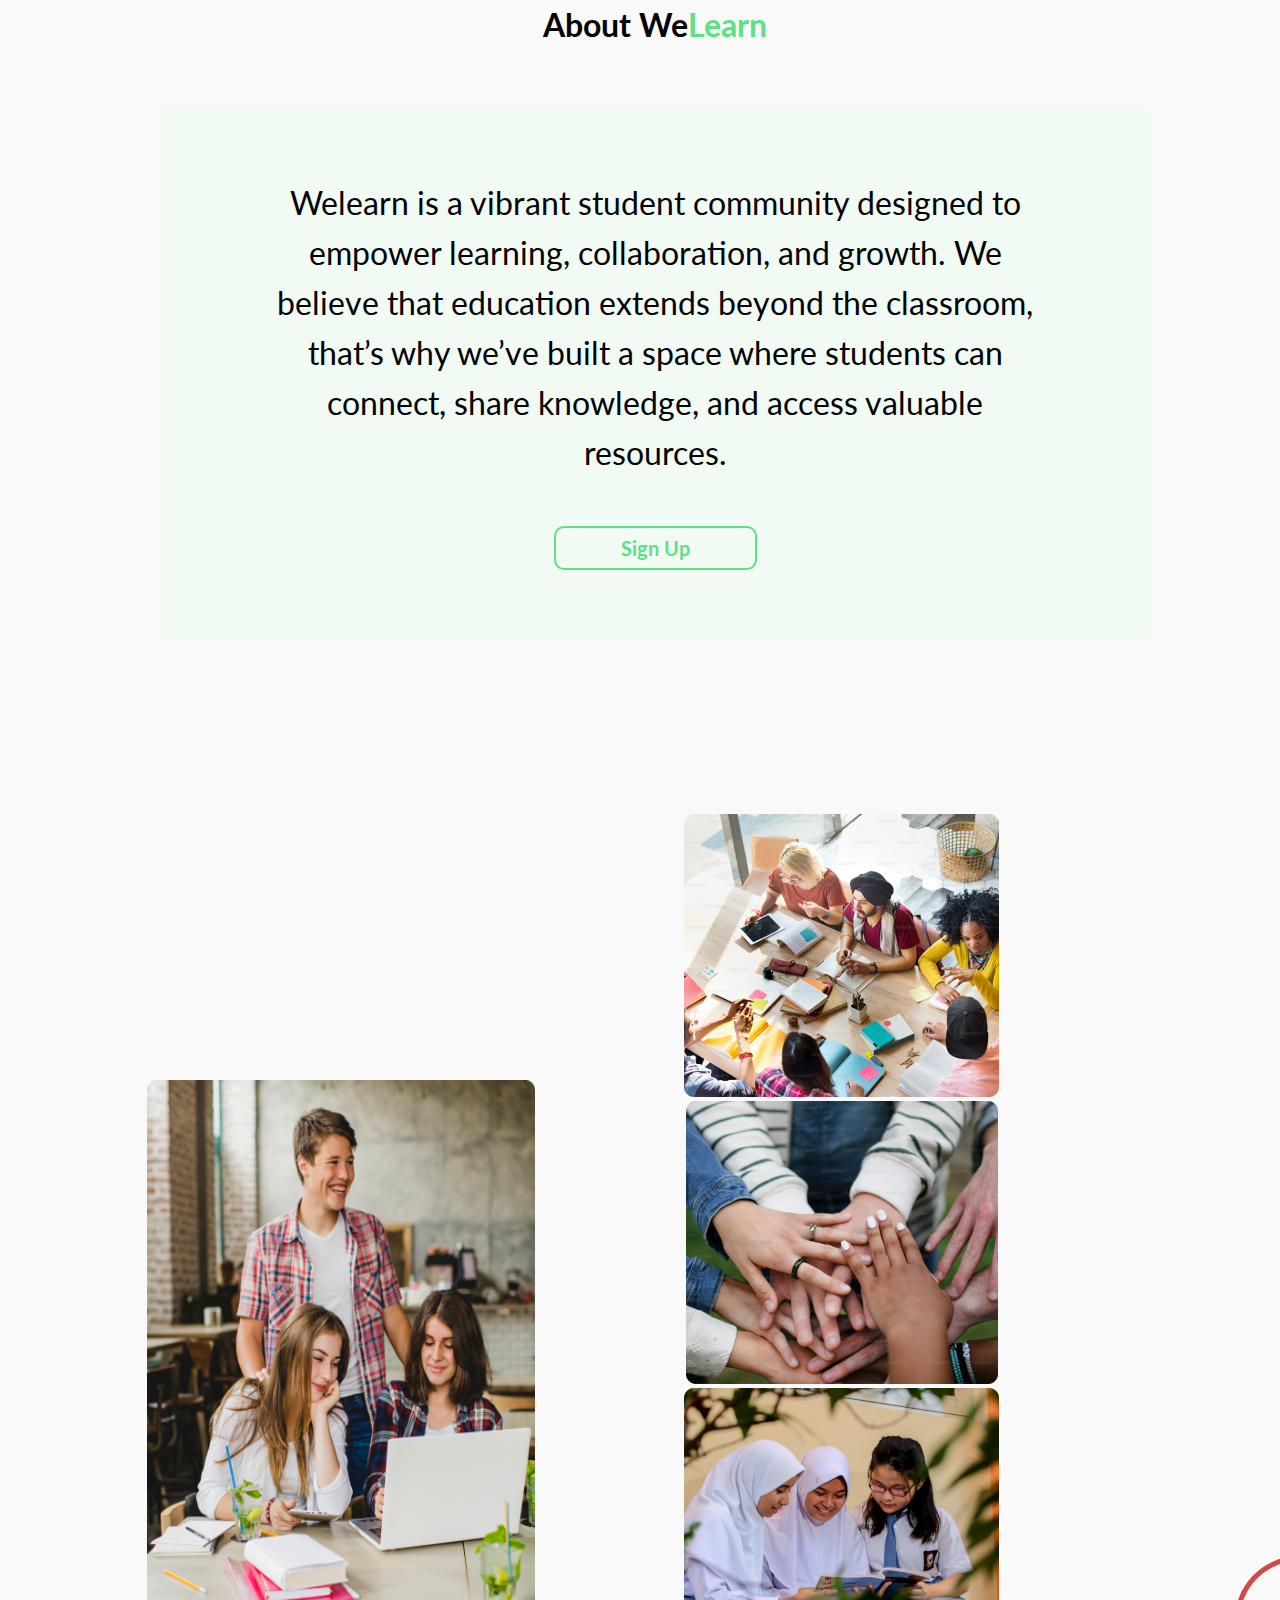
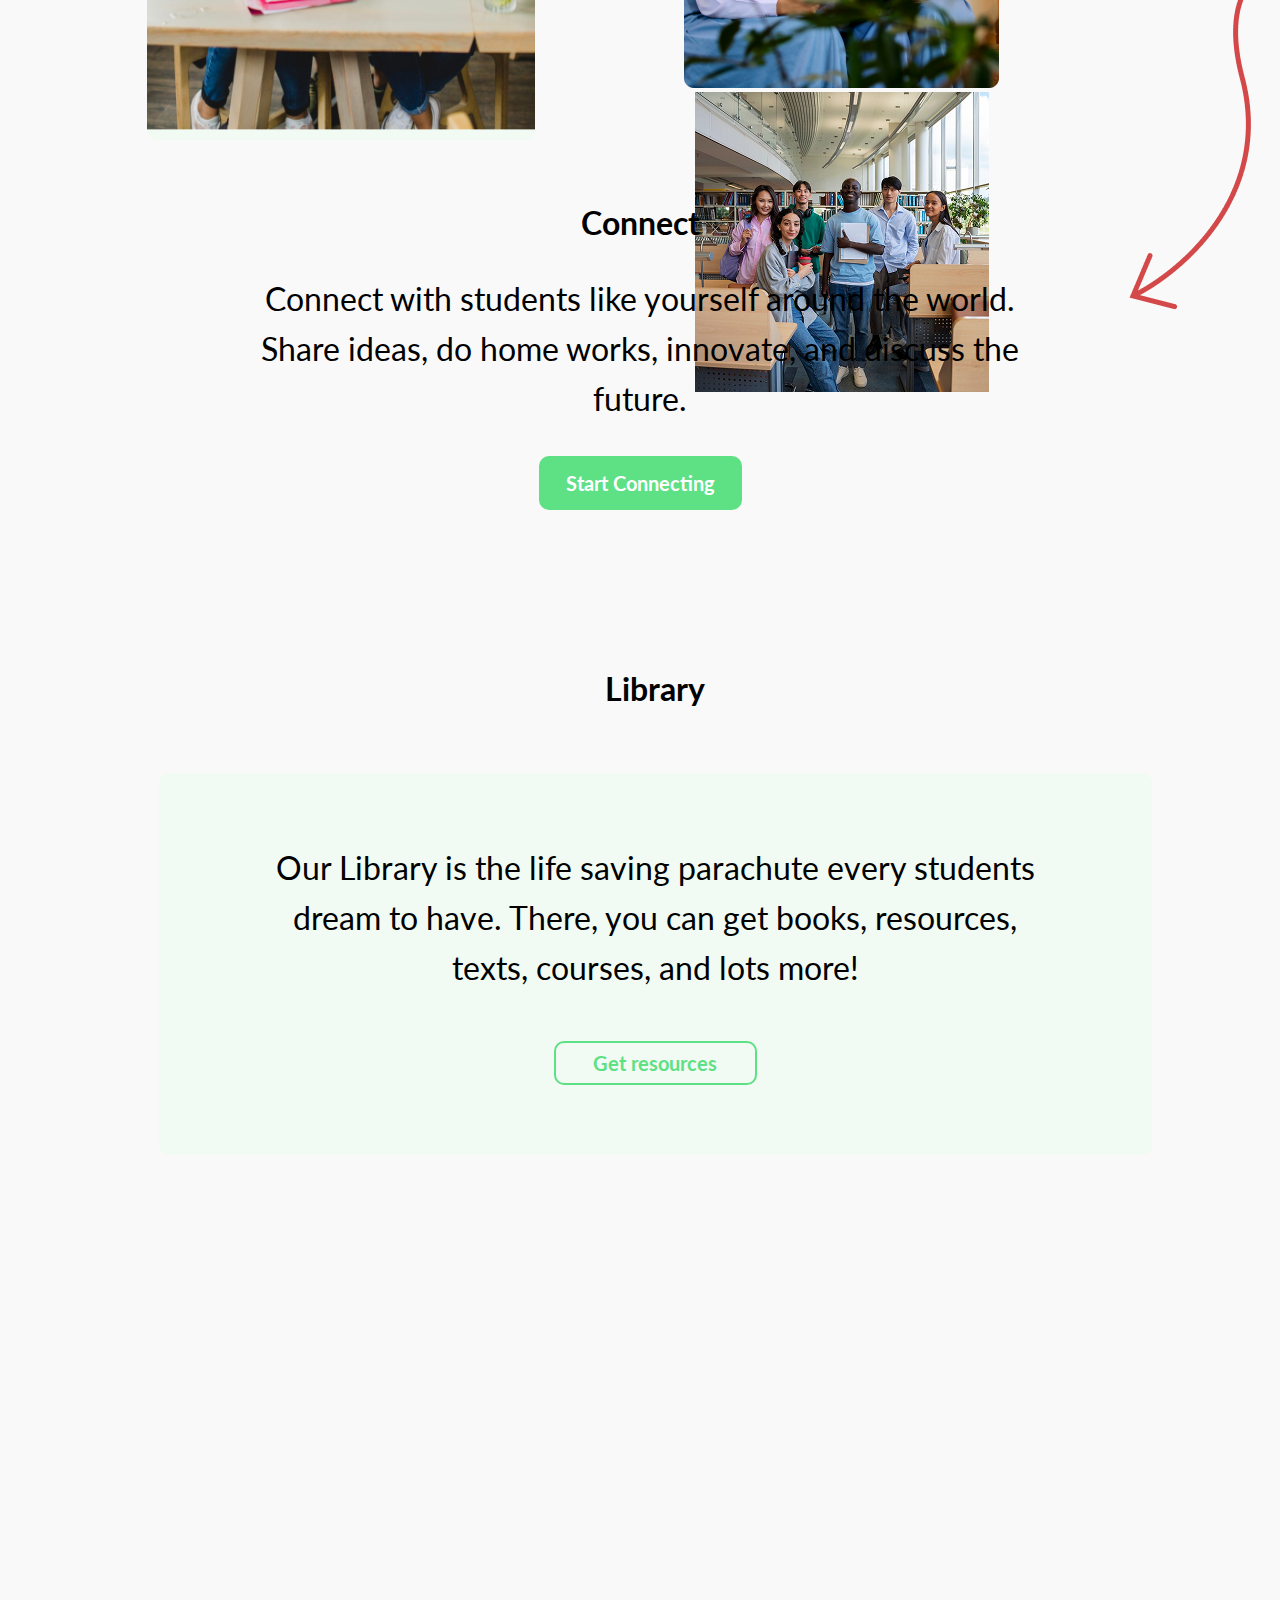
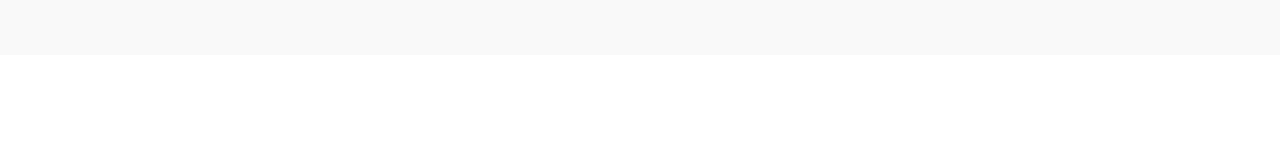
==== commit 063aabbf: "modified style.css" ====
--- a/index.html
+++ b/index.html
@@ -1,291 +1,187 @@
 <!DOCTYPE html>
 <html lang="en">
-
-<head>
-    <meta charset="UTF-8">
-    <meta name="viewport" content="width=device-width, initial-scale=1.0">
+  <head>
+    <meta charset="UTF-8" />
+    <meta name="viewport" content="width=device-width, initial-scale=1.0" />
 
     <!-- 
         Link to Lato font
     -->
 
-    <link rel="preconnect" href="https://fonts.googleapis.com">
-    <link rel="preconnect" href="https://fonts.gstatic.com" crossorigin>
+    <link rel="preconnect" href="https://fonts.googleapis.com" />
+    <link rel="preconnect" href="https://fonts.gstatic.com" crossorigin />
     <link
-        href="https://fonts.googleapis.com/css2?family=Lato:ital,wght@0,100;0,300;0,400;0,700;0,900;1,100;1,300;1,400;1,700;1,900&display=swap"
-        rel="stylesheet">
+      href="https://fonts.googleapis.com/css2?family=Lato:ital,wght@0,100;0,300;0,400;0,700;0,900;1,100;1,300;1,400;1,700;1,900&display=swap"
+      rel="stylesheet"
+    />
 
     <!-- 
         Link to external CSS
     -->
 
-    <link rel="stylesheet" href="./styles/style.css">
-
-    <link rel="stylesheet" href="https://unpkg.com/aos@next/dist/aos.css" />
+    <link rel="stylesheet" href="./styles/style.css" />
 
     <title>Welearn</title>
-</head>
+  </head>
 
-<body>
-
+  <body>
     <div class="container">
-
-        <header>
-
-            <!--
+      <header>
+        <!--
                 navbar
             -->
 
-            <div class="nav-cont" id="home">
-                <nav>
-                    <div class="logo">
-                        <img src="./assets/images/WeLearn.png" alt="">
-                    </div>
+        <nav>
+          <div class="logo">
+            <img src="./assets/images/WeLearn.png" alt="" />
+          </div>
 
-                    <div class="right active">
+          <div class="right">
+            <!--
+                        Nav links
+                    -->
 
-                        <!--
-                            Nav links
-                        -->
-
-                        <div class="nav-links">
-                            <ul>
-                                <li><a href="#home" class="bold">Home</a></li>
-                                <li><a href="#about">About</a></li>
-                                <li><a href="#connect">Community</a></li>
-                                <li><a href="#library">Library</a></li>
-                            </ul>
-                        </div>
-
-                        <!-- 
-                            Nav buttons
-                        -->
-                        <div class="join">
-                            <a href="./pages/login.html">Login</a>
-                            <a href="./pages/signup.html" class="have-bg">Sign Up</a>
-                        </div>
-                    </div>
-                </nav>
+            <div class="nav-links">
+              <ul>
+                <li><a href="#">Home</a></li>
+                <li><a href="#">About</a></li>
+                <li><a href="#">Community</a></li>
+                <li><a href="#">Library</a></li>
+              </ul>
             </div>
 
+            <!-- 
+                        Nav buttons
+                    -->
+            <div class="join">
+              <a href="#">Login</a>
+              <a href="" class="have-bg">Sign Up</a>
+            </div>
+          </div>
+        </nav>
 
-            <!-- 
+        <!-- 
                 Hero Section
             -->
 
-            <div class="hero-container">
-                <div class="hero-cont">
-                    <div class="hero">
-                        <div class="main">
-                            <div class="text">
-                                <h1 data-aos="fade-down-right" data-aos-duration="1500">
-                                    Empowering Students,
-                                    Shaping The Future.
-                                </h1>
-                                <p data-aos="fade-up" data-aos-duration="2000">
-                                    A global student community fostering learning, collaboration,
-                                    and access to essential resources to drive sustainable development.
-                                </p>
-                            </div>
+        <div class="hero-cont">
+          <div class="hero">
+            <div class="main">
+              <div class="text">
+                <h1>Empowering Students, Shaping The Future.</h1>
+                <p>
+                  A global student community fostering learning, collaboration,
+                  and access to essential resources to drive sustainable
+                  development.
+                </p>
+              </div>
 
-                            <div class="explore" data-aos="fade-up" data-aos-duration="2700">
-                                <input type="text" placeholder="Email address">
-                                <a href="./pages/signup.html" class="explr">Sign Up <img src="./assets/images/send.png"
-                                        alt=""></a>
-                            </div>
-                        </div>
-                    </div>
+              <div class="explore">
+                <input type="text" placeholder="Email address" />
+                <a href="#" class="explr">Explore</a>
+              </div>
+            </div>
+          </div>
+        </div>
+      </header>
 
-                    <img src="./assets/images/profile-tree.png" alt="student-tree" class="tree">
-
-                </div>
-
-                <img src="./assets/images/hero-arrow.png" alt="pointer" class="hero-arr">
-
-                <img src="./assets/images/rectangle.png" alt="rectangle" class="rectangle">
-
-            </div>
-
-        </header>
-
-        <main>
-
-            <!--
+      <main>
+        <!--
                 About Section
             -->
 
-            <div class="about-cont" id="about" data-aos="fade-down-right" data-aos-duration="1500">
-                <div class="about">
-                    <div class="head" data-aos="flip-left" data-aos-duration="2000">
-                        <h4>About We<span>Learn</span></h4>
-                    </div>
-
-                    <div class="body" data-aos="fade-up" data-aos-duration="2500">
-                        <p>
-                            Welearn is a vibrant student community designed to empower learning, collaboration, and
-                            growth. We believe that education extends beyond the classroom, that’s why we’ve built a
-                            space where students can connect, share knowledge, and access valuable resources.
-                        </p>
-                        <a href="./pages/signup.html">Sign Up</a>
-                    </div>
-                </div>
+        <div class="about-cont">
+          <div class="about">
+            <div class="head">
+              <h4>About We<span>Learn</span></h4>
             </div>
 
-            <!-- 
+            <div class="body">
+              <p>
+                Welearn is a vibrant student community designed to empower
+                learning, collaboration, and growth. We believe that education
+                extends beyond the classroom, that’s why we’ve built a space
+                where students can connect, share knowledge, and access valuable
+                resources.
+              </p>
+              <a href="#">Sign Up</a>
+            </div>
+          </div>
+        </div>
+
+        <!-- 
                 Connect section
             -->
 
-            <div class="connect-cont" id="connect" data-aos="zoom-in-up" data-aos-duration="1500">
-                <div class="connect">
-                    <div class="top">
-                        <div class="left">
-                            <img src="./assets/images/long.png" alt="">
-                        </div>
-                        <div class="right">
-                            <div class="row1">
-                                <div class="img1">
-                                    <img src="./assets/images/grid1.png" alt="">
-                                </div>
-
-                                <div class="img1">
-                                    <img src="./assets/images/grid2.png" alt="">
-                                </div>
-                            </div>
-
-                            <div class="row2">
-                                <div class="img1">
-                                    <img src="./assets/images/grid3.png" alt="">
-                                </div>
-
-                                <div class="img1">
-                                    <img src="./assets/images/grid4.png" alt="">
-                                </div>
-                            </div>
-
-                        </div>
-                    </div>
-
-                    <!--
-                        Connect Text/Bottom
-                    -->
-                    <div class="bottom">
-                        <h5 data-aos="flip-right" data-aos-duration="2000">Connect</h5>
-                        <p data-aos="zoom-out-down" data-aos-duration="3000">
-                            Connect with students like yourself around the world. Share ideas,
-                            do home works, innovate, and discuss the future.
-                        </p>
-
-                        <!-- button -->
-
-                        <a href="#">
-                            Start Connecting
-                        </a>
-                    </div>
+        <div class="connect-cont">
+          <div class="connect">
+            <div class="top">
+              <div class="left">
+                <img src="./assets/images/long.png" alt="" />
+              </div>
+              <div class="right">
+                <div class="img1">
+                  <img src="./assets/images/grid1.png" alt="" />
                 </div>
 
-                <img src="./assets/images/connect-illlustr.png" alt="" class="connect-illustr">
+                <div class="img1">
+                  <img src="./assets/images/grid2.png" alt="" />
+                </div>
+
+                <div class="img1 i2">
+                  <img src="./assets/images/grid3.png" alt="" />
+                </div>
+
+                <div class="img1 i2">
+                  <img src="./assets/images/grid4.png" alt="" />
+                </div>
+              </div>
             </div>
 
             <!--
+                        Connect Text/Bottom
+                    -->
+            <div class="bottom">
+              <h5>Connect</h5>
+              <p>
+                Connect with students like yourself around the world. Share
+                ideas, do home works, innovate, and discuss the future.
+              </p>
+
+              <!-- button -->
+
+              <a href="#"> Start Connecting </a>
+            </div>
+          </div>
+
+          <img
+            src="./assets/images/connect-illlustr.png"
+            alt=""
+            class="connect-illustr"
+          />
+        </div>
+
+        <!--
                 Library Section
             -->
 
-            <div class="library-cont" id="library" data-aos="fade-down-right" data-aos-duration="1500">
-                <div class="about">
-                    <div class="head" data-aos="flip-left" data-aos-duration="2000">
-                        <h4>Library</h4>
-                    </div>
-
-                    <div class="body" data-aos="fade-up" data-aos-duration="2500">
-                        <p>
-                            Our Library is the life saving parachute every students dream to have.
-                            There, you can get books, resources, texts, courses, and lots more!
-                        </p>
-                        <a href="./pages/library.html">Get resources</a>
-                    </div>
-                </div>
+        <div class="library-cont">
+          <div class="about">
+            <div class="head">
+              <h4>Library</h4>
             </div>
 
-        </main>
-
-        <div class="footer-cont">
-
-            <img src="./assets/images/footer-illustr.png" alt="" class="footer-illustr">
-
-            <div class="cta">
-                <div class="cta-in">
-                    <h4>Sign Up For Newsletters by dropping your
-                        email address.</h4>
-
-                    <div class="input">
-
-                        <div class="img">
-                            <img src="./assets/images/mail.png" alt="email icon">
-                        </div>
-
-                        <input type="email" placeholder="Email address...">
-
-                        <a href="#" class="cta-butn">
-                            I’m In!
-                        </a>
-                    </div>
-
-                    <img class="ellipse" src="./assets/images/Ellipse 1 (1).png" alt="">
-                </div>
+            <div class="body">
+              <p>
+                Our Library is the life saving parachute every students dream to
+                have. There, you can get books, resources, texts, courses, and
+                lots more!
+              </p>
+              <a href="#">Get resources</a>
             </div>
-
-            <footer>
-                <div class="footer-content">
-                    <div class="left">
-                        <div class="logo">
-                            <h2>WeLearn.</h2>
-                        </div>
-
-                        <p>
-                            Welearn not only give you the space to
-                            learn, it gives you the flex to build life time
-                            connections.
-                        </p>
-                    </div>
-                    <div class="right">
-                        <div class="col">
-                            <p>We</p>
-                            <ul>
-                                <li><a href="#about">About us</a></li>
-                                <li><a href="./pages/signup.html">Membership</a></li>
-                            </ul>
-                        </div>
-
-                        <div class="col">
-                            <p>Community</p>
-                            <ul>
-                                <li><a href="./pages/library.html">Library</a></li>
-                                <li><a href="#connect">Connect</a></li>
-                            </ul>
-                        </div>
-
-                        <div class="col">
-                            <p>Support</p>
-                            <ul>
-                                <li><a href="#">Donate</a></li>
-                                <li><a href="#">Mentor</a></li>
-                            </ul>
-                        </div>
-
-                    </div>
-                </div>
-            </footer>
-
+          </div>
         </div>
-
+      </main>
     </div>
-
-
-    <script src="https://unpkg.com/aos@next/dist/aos.js"></script>
-    <script>
-        AOS.init();
-    </script>
-
-</body>
-
-</html>+  </body>
+</html>
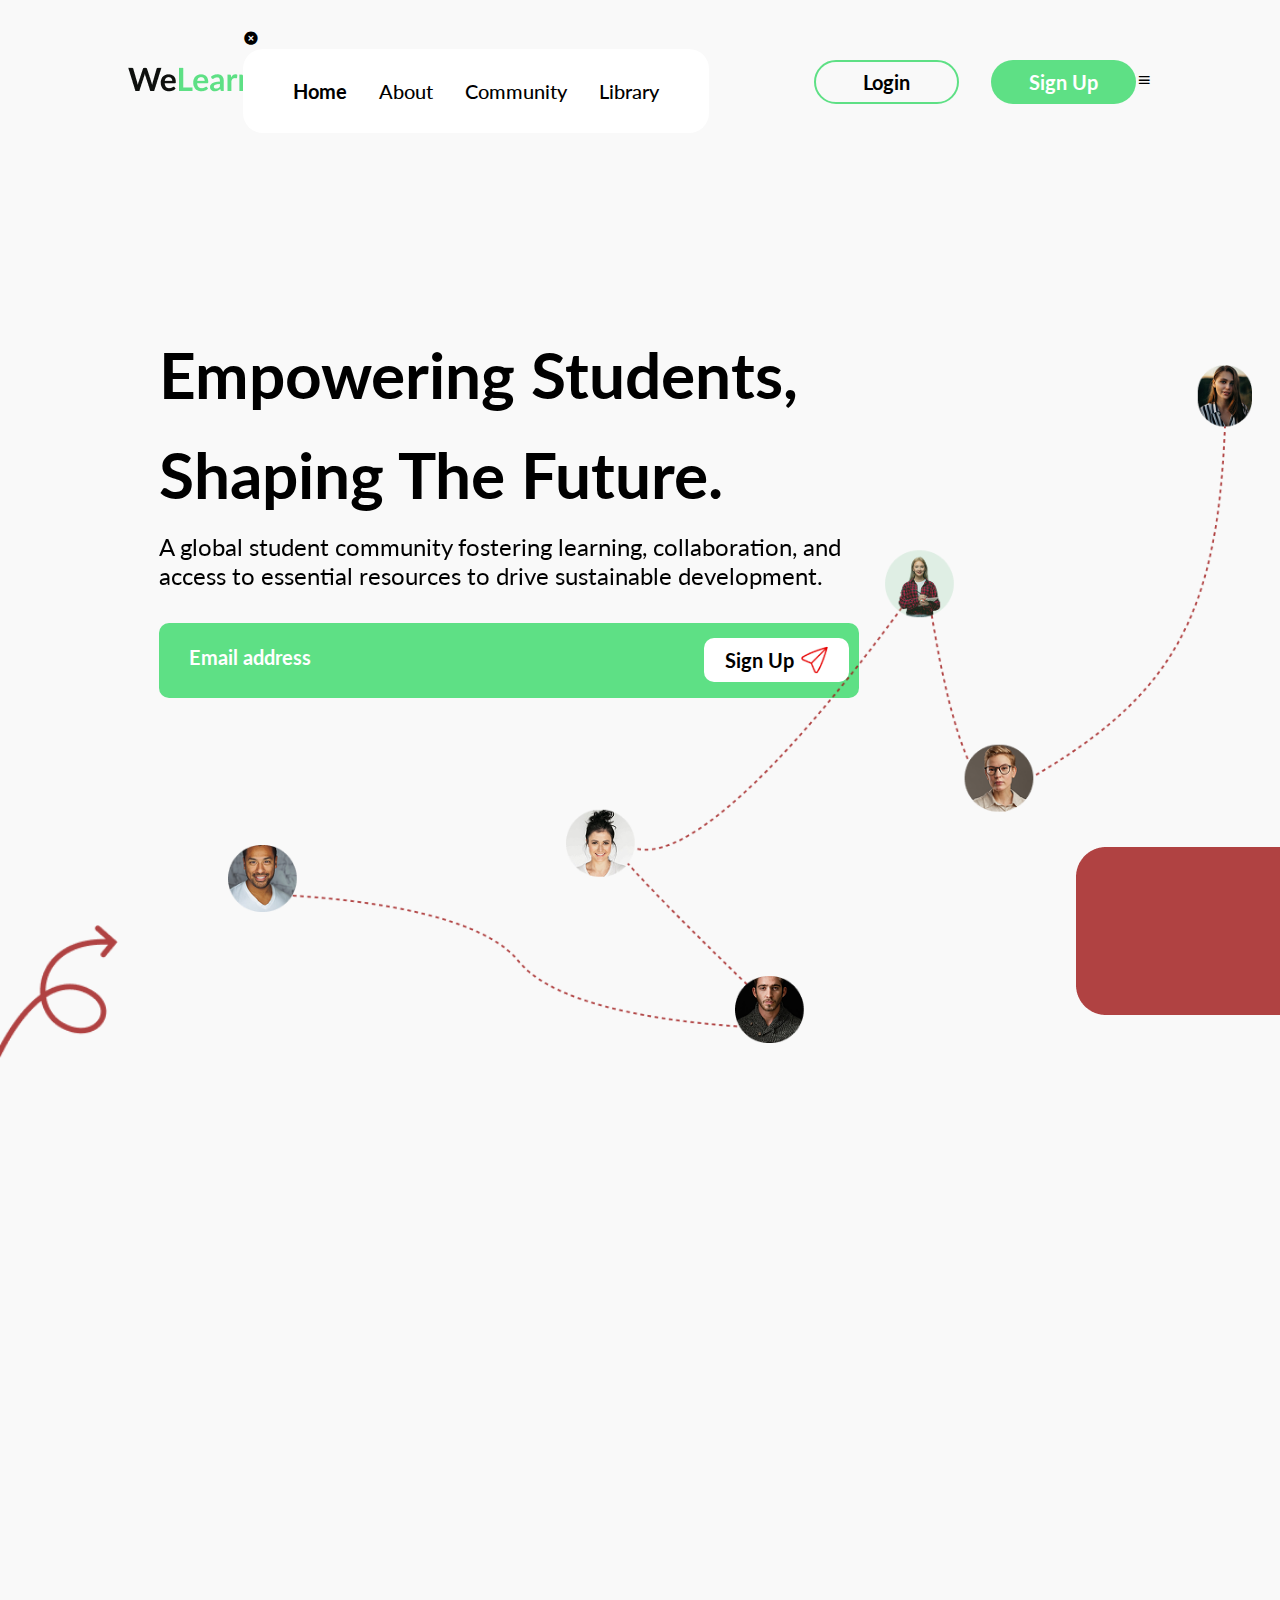
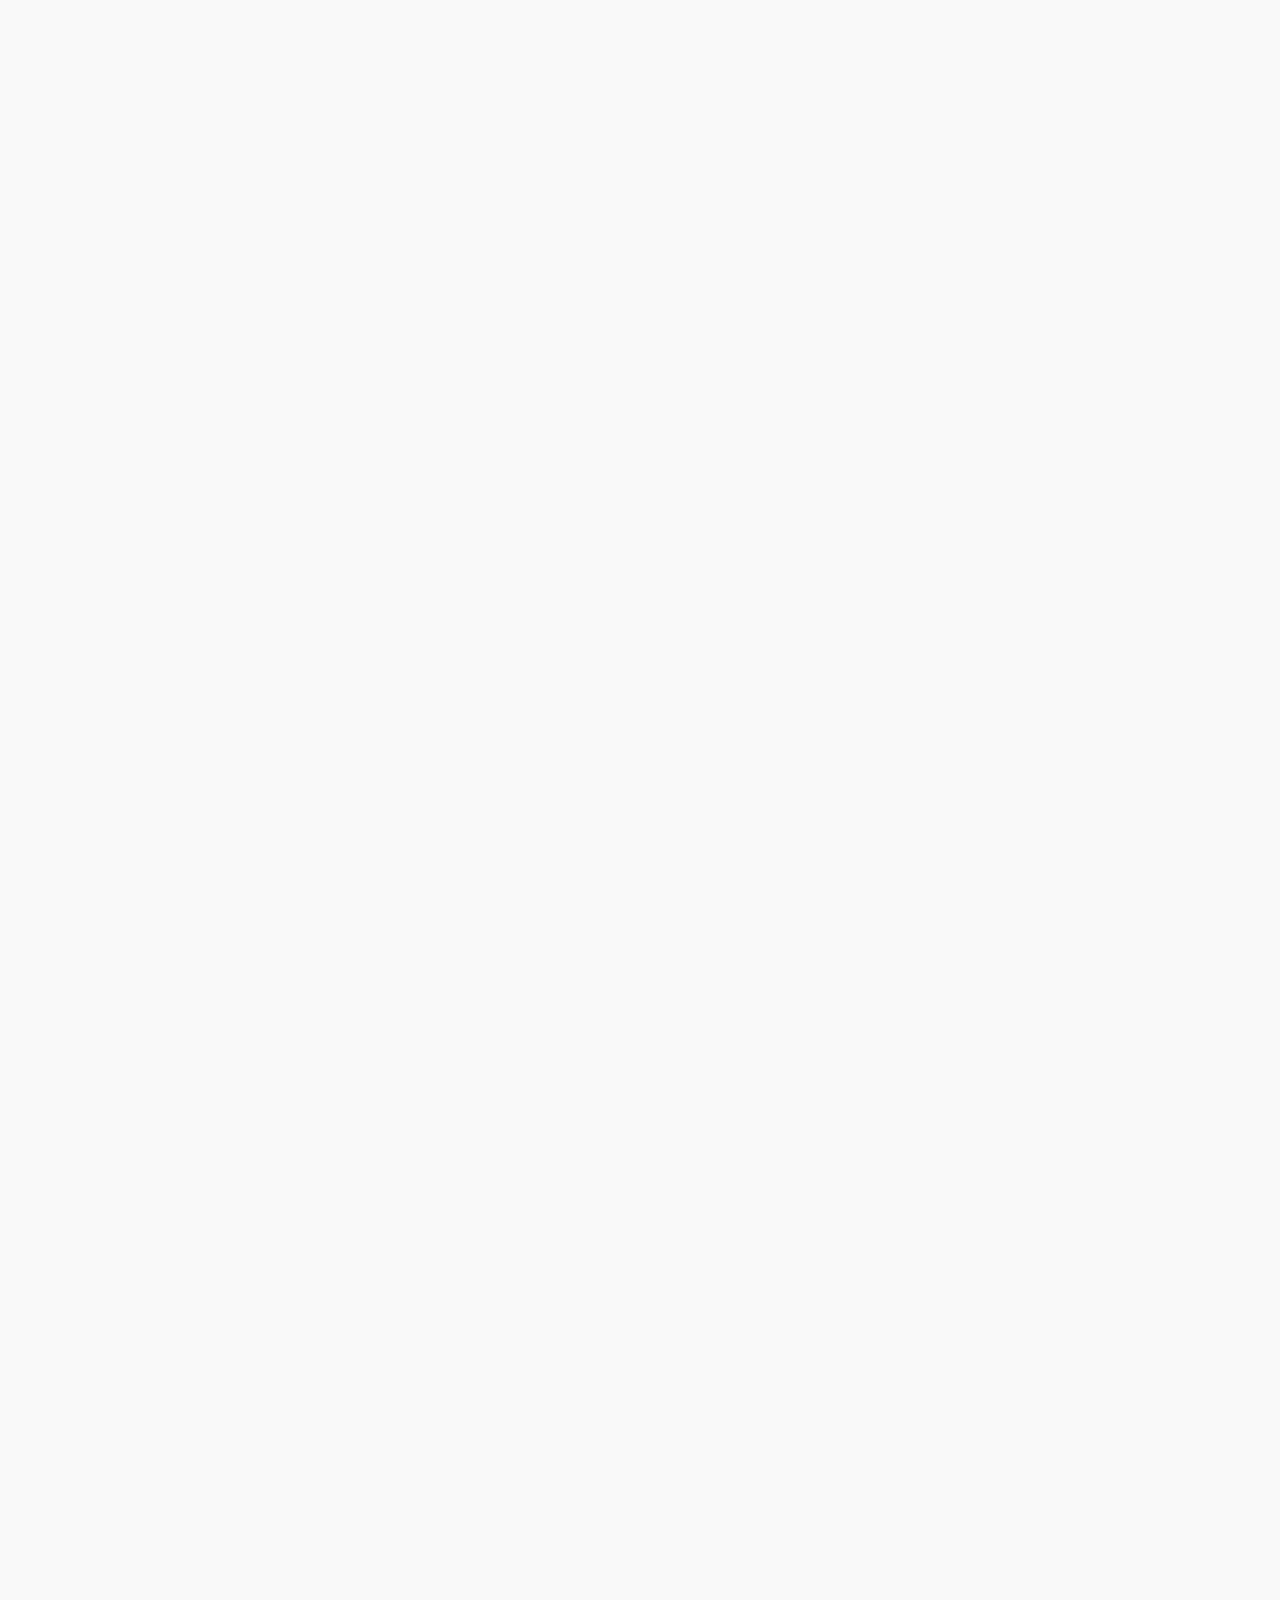
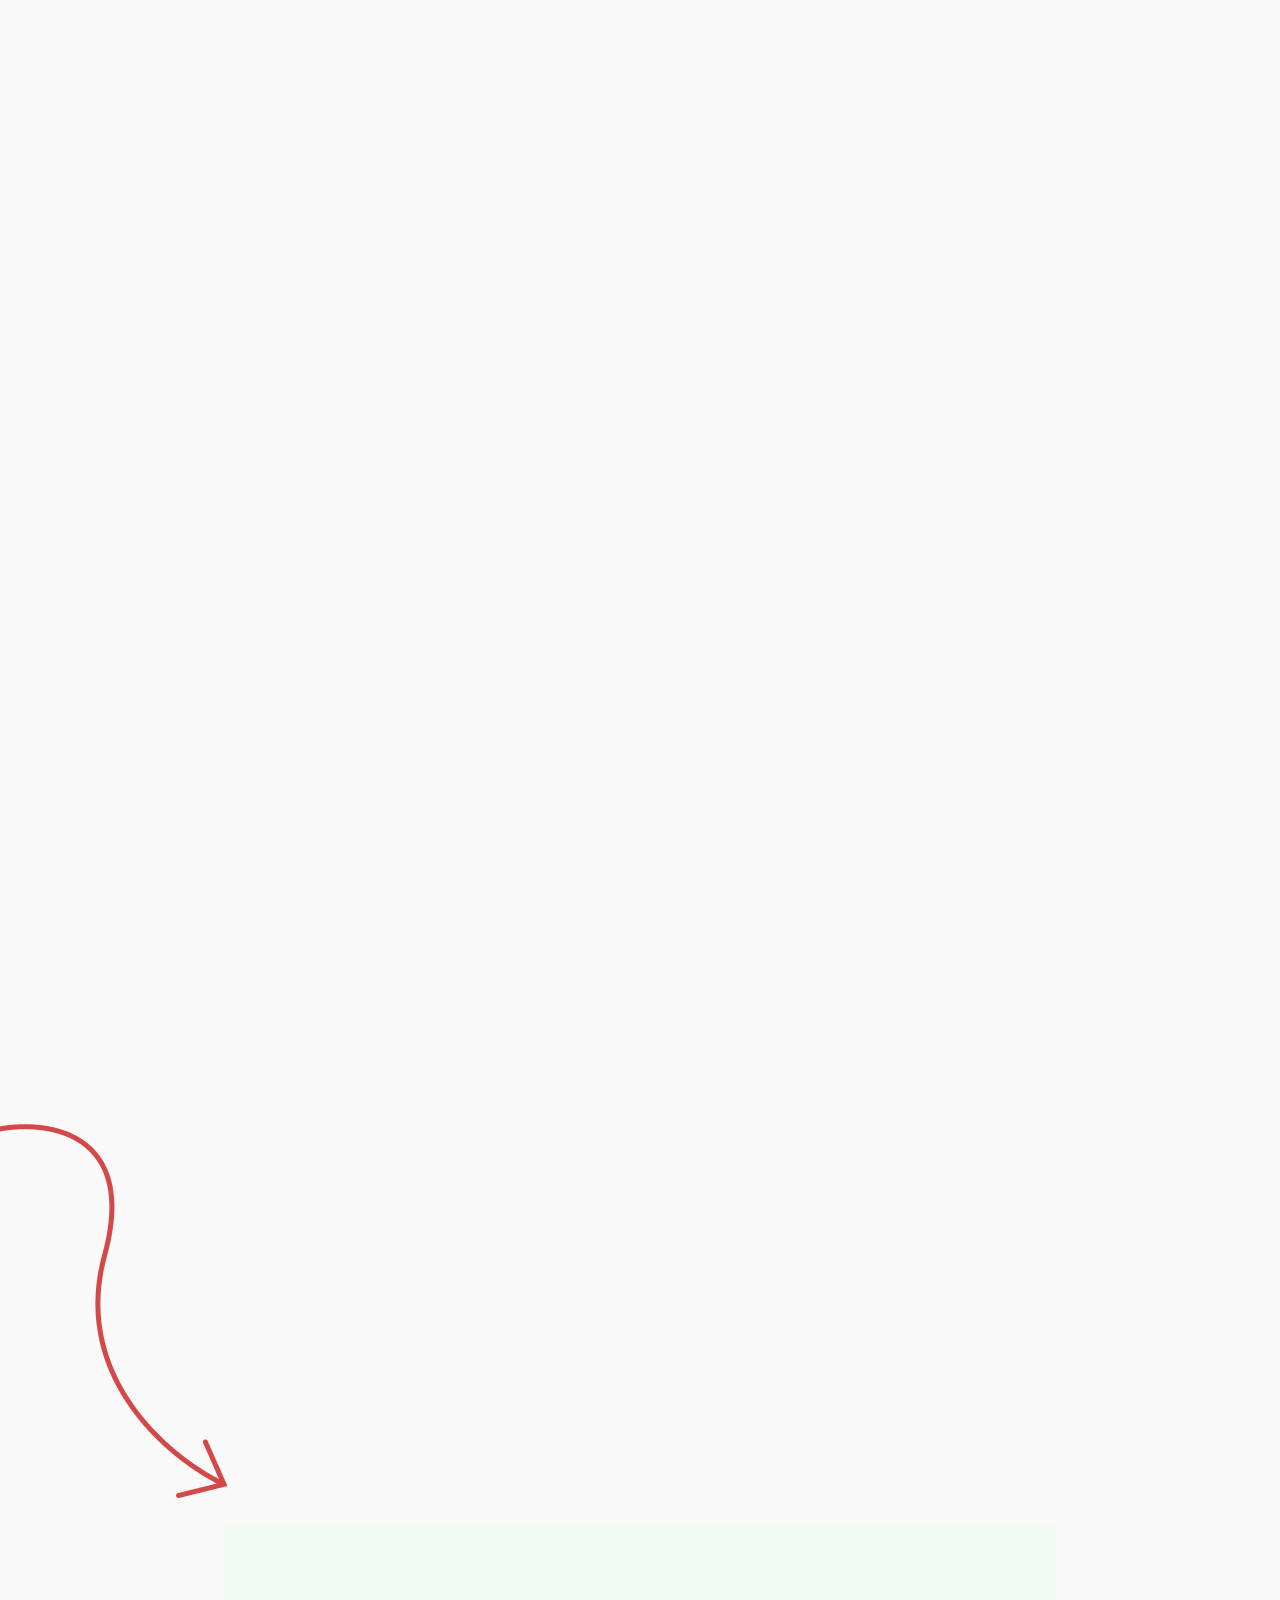
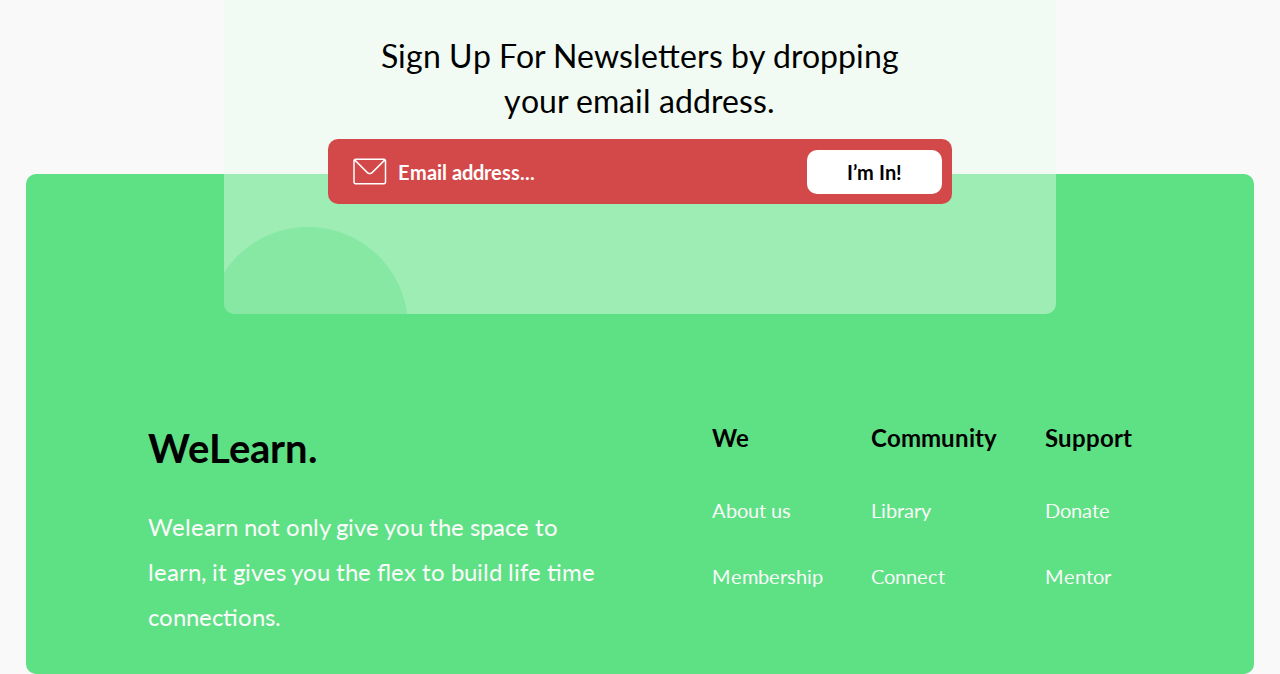
==== commit 1c3f26f1: "Implement mobile navigation toggle and style adjustments for improved user experience" ====
--- a/index.html
+++ b/index.html
@@ -1,187 +1,304 @@
 <!DOCTYPE html>
 <html lang="en">
-  <head>
-    <meta charset="UTF-8" />
-    <meta name="viewport" content="width=device-width, initial-scale=1.0" />
+
+<head>
+    <meta charset="UTF-8">
+    <meta name="viewport" content="width=device-width, initial-scale=1.0">
 
     <!-- 
         Link to Lato font
     -->
 
-    <link rel="preconnect" href="https://fonts.googleapis.com" />
-    <link rel="preconnect" href="https://fonts.gstatic.com" crossorigin />
+    <link rel="preconnect" href="https://fonts.googleapis.com">
+    <link rel="preconnect" href="https://fonts.gstatic.com" crossorigin>
     <link
-      href="https://fonts.googleapis.com/css2?family=Lato:ital,wght@0,100;0,300;0,400;0,700;0,900;1,100;1,300;1,400;1,700;1,900&display=swap"
-      rel="stylesheet"
-    />
+        href="https://fonts.googleapis.com/css2?family=Lato:ital,wght@0,100;0,300;0,400;0,700;0,900;1,100;1,300;1,400;1,700;1,900&display=swap"
+        rel="stylesheet">
+
+    <link href='https://unpkg.com/boxicons@2.1.4/css/boxicons.min.css' rel='stylesheet'>
 
     <!-- 
         Link to external CSS
     -->
 
-    <link rel="stylesheet" href="./styles/style.css" />
+    <link rel="stylesheet" href="./styles/style.css">
+
+    <link rel="stylesheet" href="https://unpkg.com/aos@next/dist/aos.css" />
 
     <title>Welearn</title>
-  </head>
-
-  <body>
+</head>
+
+<body>
+
     <div class="container">
-      <header>
-        <!--
+
+        <header>
+
+            <!--
                 navbar
             -->
 
-        <nav>
-          <div class="logo">
-            <img src="./assets/images/WeLearn.png" alt="" />
-          </div>
-
-          <div class="right">
+            <div class="nav-cont" id="home">
+                <nav>
+                    <div class="logo">
+                        <img src="./assets/images/WeLearn.png" alt="">
+                    </div>
+
+                    <div class="right" id="nav-links">
+
+                        <!--
+                            Nav links
+                        -->
+
+                        <div class="nav-links">
+
+                            <div class="ham">
+                                <i class='bx bxs-x-circle' id="nav-close"></i>
+                            </div>
+
+                            <ul>
+                                <li><a href="#home" class="bold">Home</a></li>
+                                <li><a href="#about">About</a></li>
+                                <li><a href="#connect">Community</a></li>
+                                <li><a href="#library">Library</a></li>
+                            </ul>
+                        </div>
+
+                        <!-- 
+                            Nav buttons
+                        -->
+                        <div class="join">
+                            <a href="./pages/login.html">Login</a>
+                            <a href="./pages/signup.html" class="have-bg">Sign Up</a>
+                        </div>
+                    </div>
+
+                    <div class="ham">
+                        <i class='bx bx-menu' id="nav-toggler"></i>
+                    </div>
+                </nav>
+            </div>
+
+
+            <!-- 
+                Hero Section
+            -->
+
+            <div class="hero-container">
+                <div class="hero-cont">
+                    <div class="hero">
+                        <div class="main">
+                            <div class="text">
+                                <h1 data-aos="fade-down-right" data-aos-duration="1500">
+                                    Empowering Students,
+                                    Shaping The Future.
+                                </h1>
+                                <p data-aos="fade-up" data-aos-duration="2000">
+                                    A global student community fostering learning, collaboration,
+                                    and access to essential resources to drive sustainable development.
+                                </p>
+                            </div>
+
+                            <div class="explore" data-aos="fade-up" data-aos-duration="2700">
+                                <input type="text" placeholder="Email address">
+                                <a href="./pages/signup.html" class="explr">Sign Up <img src="./assets/images/send.png"
+                                        alt=""></a>
+                            </div>
+                        </div>
+                    </div>
+
+                    <img src="./assets/images/profile-tree.png" alt="student-tree" class="tree">
+
+                </div>
+
+                <img src="./assets/images/hero-arrow.png" alt="pointer" class="hero-arr">
+
+                <img src="./assets/images/rectangle.png" alt="rectangle" class="rectangle">
+
+            </div>
+
+        </header>
+
+        <main>
+
             <!--
-                        Nav links
-                    -->
-
-            <div class="nav-links">
-              <ul>
-                <li><a href="#">Home</a></li>
-                <li><a href="#">About</a></li>
-                <li><a href="#">Community</a></li>
-                <li><a href="#">Library</a></li>
-              </ul>
+                About Section
+            -->
+
+            <div class="about-cont" id="about" data-aos="fade-down-right" data-aos-duration="1500">
+                <div class="about">
+                    <div class="head" data-aos="flip-left" data-aos-duration="2000">
+                        <h4>About We<span>Learn</span></h4>
+                    </div>
+
+                    <div class="body" data-aos="fade-up" data-aos-duration="2500">
+                        <p>
+                            Welearn is a vibrant student community designed to empower learning, collaboration, and
+                            growth. We believe that education extends beyond the classroom, that’s why we’ve built a
+                            space where students can connect, share knowledge, and access valuable resources.
+                        </p>
+                        <a href="./pages/signup.html">Sign Up</a>
+                    </div>
+                </div>
             </div>
 
             <!-- 
-                        Nav buttons
-                    -->
-            <div class="join">
-              <a href="#">Login</a>
-              <a href="" class="have-bg">Sign Up</a>
-            </div>
-          </div>
-        </nav>
-
-        <!-- 
-                Hero Section
-            -->
-
-        <div class="hero-cont">
-          <div class="hero">
-            <div class="main">
-              <div class="text">
-                <h1>Empowering Students, Shaping The Future.</h1>
-                <p>
-                  A global student community fostering learning, collaboration,
-                  and access to essential resources to drive sustainable
-                  development.
-                </p>
-              </div>
-
-              <div class="explore">
-                <input type="text" placeholder="Email address" />
-                <a href="#" class="explr">Explore</a>
-              </div>
-            </div>
-          </div>
-        </div>
-      </header>
-
-      <main>
-        <!--
-                About Section
-            -->
-
-        <div class="about-cont">
-          <div class="about">
-            <div class="head">
-              <h4>About We<span>Learn</span></h4>
-            </div>
-
-            <div class="body">
-              <p>
-                Welearn is a vibrant student community designed to empower
-                learning, collaboration, and growth. We believe that education
-                extends beyond the classroom, that’s why we’ve built a space
-                where students can connect, share knowledge, and access valuable
-                resources.
-              </p>
-              <a href="#">Sign Up</a>
-            </div>
-          </div>
-        </div>
-
-        <!-- 
                 Connect section
             -->
 
-        <div class="connect-cont">
-          <div class="connect">
-            <div class="top">
-              <div class="left">
-                <img src="./assets/images/long.png" alt="" />
-              </div>
-              <div class="right">
-                <div class="img1">
-                  <img src="./assets/images/grid1.png" alt="" />
-                </div>
-
-                <div class="img1">
-                  <img src="./assets/images/grid2.png" alt="" />
-                </div>
-
-                <div class="img1 i2">
-                  <img src="./assets/images/grid3.png" alt="" />
-                </div>
-
-                <div class="img1 i2">
-                  <img src="./assets/images/grid4.png" alt="" />
-                </div>
-              </div>
-            </div>
-
-            <!--
+            <div class="connect-cont" id="connect" data-aos="zoom-in-up" data-aos-duration="1500">
+                <div class="connect">
+                    <div class="top">
+                        <div class="left">
+                            <img src="./assets/images/long.png" alt="">
+                        </div>
+                        <div class="right">
+                            <div class="row1">
+                                <div class="img1">
+                                    <img src="./assets/images/grid1.png" alt="">
+                                </div>
+
+                                <div class="img1">
+                                    <img src="./assets/images/grid2.png" alt="">
+                                </div>
+                            </div>
+
+                            <div class="row2">
+                                <div class="img1">
+                                    <img src="./assets/images/grid3.png" alt="">
+                                </div>
+
+                                <div class="img1">
+                                    <img src="./assets/images/grid4.png" alt="">
+                                </div>
+                            </div>
+
+                        </div>
+                    </div>
+
+                    <!--
                         Connect Text/Bottom
                     -->
-            <div class="bottom">
-              <h5>Connect</h5>
-              <p>
-                Connect with students like yourself around the world. Share
-                ideas, do home works, innovate, and discuss the future.
-              </p>
-
-              <!-- button -->
-
-              <a href="#"> Start Connecting </a>
-            </div>
-          </div>
-
-          <img
-            src="./assets/images/connect-illlustr.png"
-            alt=""
-            class="connect-illustr"
-          />
+                    <div class="bottom">
+                        <h5 data-aos="flip-right" data-aos-duration="2000">Connect</h5>
+                        <p data-aos="zoom-out-down" data-aos-duration="3000">
+                            Connect with students like yourself around the world. Share ideas,
+                            do home works, innovate, and discuss the future.
+                        </p>
+
+                        <!-- button -->
+
+                        <a href="#">
+                            Start Connecting
+                        </a>
+                    </div>
+                </div>
+
+                <img src="./assets/images/connect-illlustr.png" alt="" class="connect-illustr">
+            </div>
+
+            <!--
+                Library Section
+            -->
+
+            <div class="library-cont" id="library" data-aos="fade-down-right" data-aos-duration="1500">
+                <div class="about">
+                    <div class="head" data-aos="flip-left" data-aos-duration="2000">
+                        <h4>Library</h4>
+                    </div>
+
+                    <div class="body" data-aos="fade-up" data-aos-duration="2500">
+                        <p>
+                            Our Library is the life saving parachute every students dream to have.
+                            There, you can get books, resources, texts, courses, and lots more!
+                        </p>
+                        <a href="./pages/library.html">Get resources</a>
+                    </div>
+                </div>
+            </div>
+
+        </main>
+
+        <div class="footer-cont">
+
+            <img src="./assets/images/footer-illustr.png" alt="" class="footer-illustr">
+
+            <div class="cta">
+                <div class="cta-in">
+                    <h4>Sign Up For Newsletters by dropping your
+                        email address.</h4>
+
+                    <div class="input">
+
+                        <div class="img">
+                            <img src="./assets/images/mail.png" alt="email icon">
+                        </div>
+
+                        <input type="email" placeholder="Email address...">
+
+                        <a href="#" class="cta-butn">
+                            I’m In!
+                        </a>
+                    </div>
+
+                    <img class="ellipse" src="./assets/images/Ellipse 1 (1).png" alt="">
+                </div>
+            </div>
+
+            <footer>
+                <div class="footer-content">
+                    <div class="left">
+                        <div class="logo">
+                            <h2>WeLearn.</h2>
+                        </div>
+
+                        <p>
+                            Welearn not only give you the space to
+                            learn, it gives you the flex to build life time
+                            connections.
+                        </p>
+                    </div>
+                    <div class="right">
+                        <div class="col">
+                            <p>We</p>
+                            <ul>
+                                <li><a href="#about">About us</a></li>
+                                <li><a href="./pages/signup.html">Membership</a></li>
+                            </ul>
+                        </div>
+
+                        <div class="col">
+                            <p>Community</p>
+                            <ul>
+                                <li><a href="./pages/library.html">Library</a></li>
+                                <li><a href="#connect">Connect</a></li>
+                            </ul>
+                        </div>
+
+                        <div class="col">
+                            <p>Support</p>
+                            <ul>
+                                <li><a href="#">Donate</a></li>
+                                <li><a href="#">Mentor</a></li>
+                            </ul>
+                        </div>
+
+                    </div>
+                </div>
+            </footer>
+
         </div>
 
-        <!--
-                Library Section
-            -->
-
-        <div class="library-cont">
-          <div class="about">
-            <div class="head">
-              <h4>Library</h4>
-            </div>
-
-            <div class="body">
-              <p>
-                Our Library is the life saving parachute every students dream to
-                have. There, you can get books, resources, texts, courses, and
-                lots more!
-              </p>
-              <a href="#">Get resources</a>
-            </div>
-          </div>
-        </div>
-      </main>
     </div>
-  </body>
-</html>
+
+
+    <script src="./script.js"></script>
+
+    <script src="https://unpkg.com/aos@next/dist/aos.js"></script>
+    <script>
+        AOS.init();
+    </script>
+
+</body>
+
+</html>--- a/styles/style.css
+++ b/styles/style.css
@@ -753,6 +753,7 @@
 
     nav .right {
         position: absolute;
+        display: none;
     }
 
     nav .right.active {
@@ -769,6 +770,22 @@
         padding: 20px 0;
     }
 
+    nav .right.active .ham {
+        display: flex;
+        justify-content: center;
+        padding: 30px 0;
+    }
+
+    nav .right.active .ham i {
+        font-size: 40px;
+    }
+
+    nav .ham i {
+        font-size: 25px;
+        font-family: "Lato", sans-serif;
+        font-weight: 400;
+    }
+
     nav .nav-links ul {
         flex-direction: column;
         justify-content: center;
@@ -866,6 +883,7 @@
         height: 320px;
         justify-content: center;
         align-items: center;
+        z-index: 100000;
     }
 
     .connect .top .left {
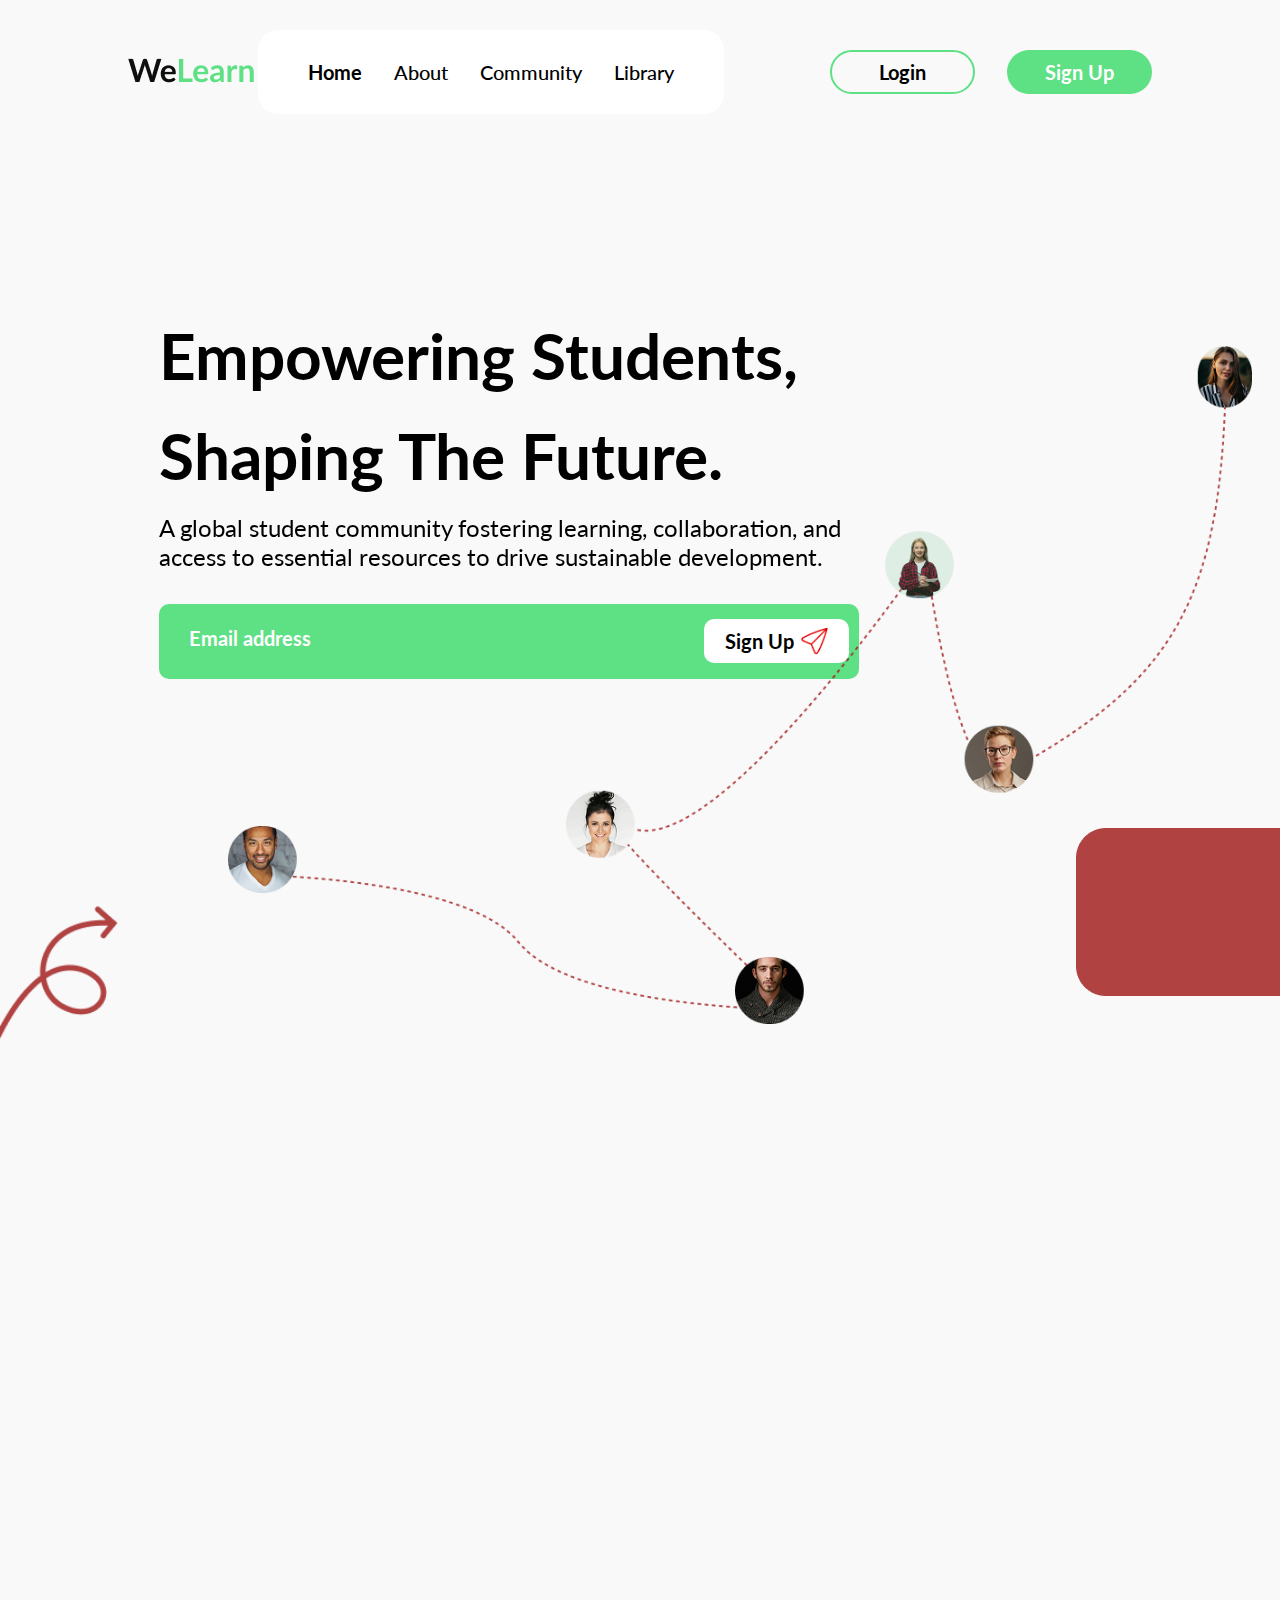
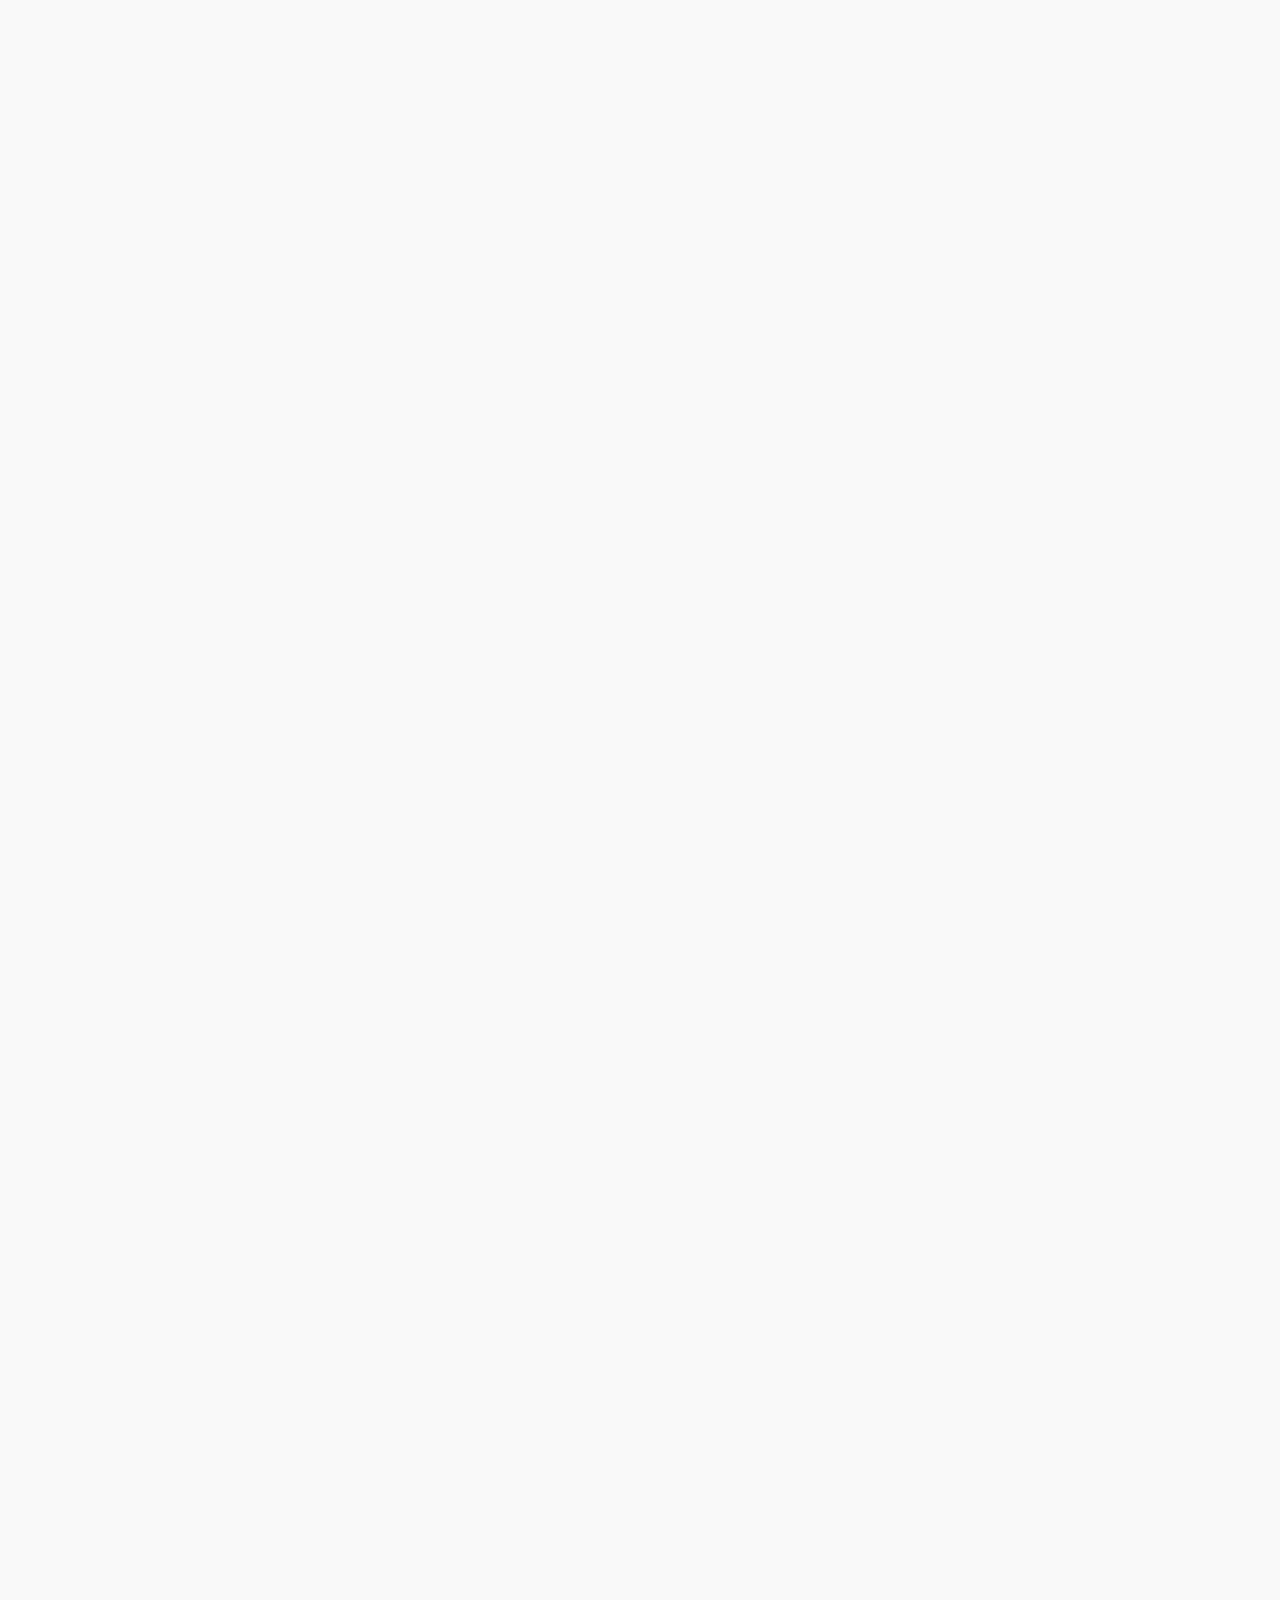
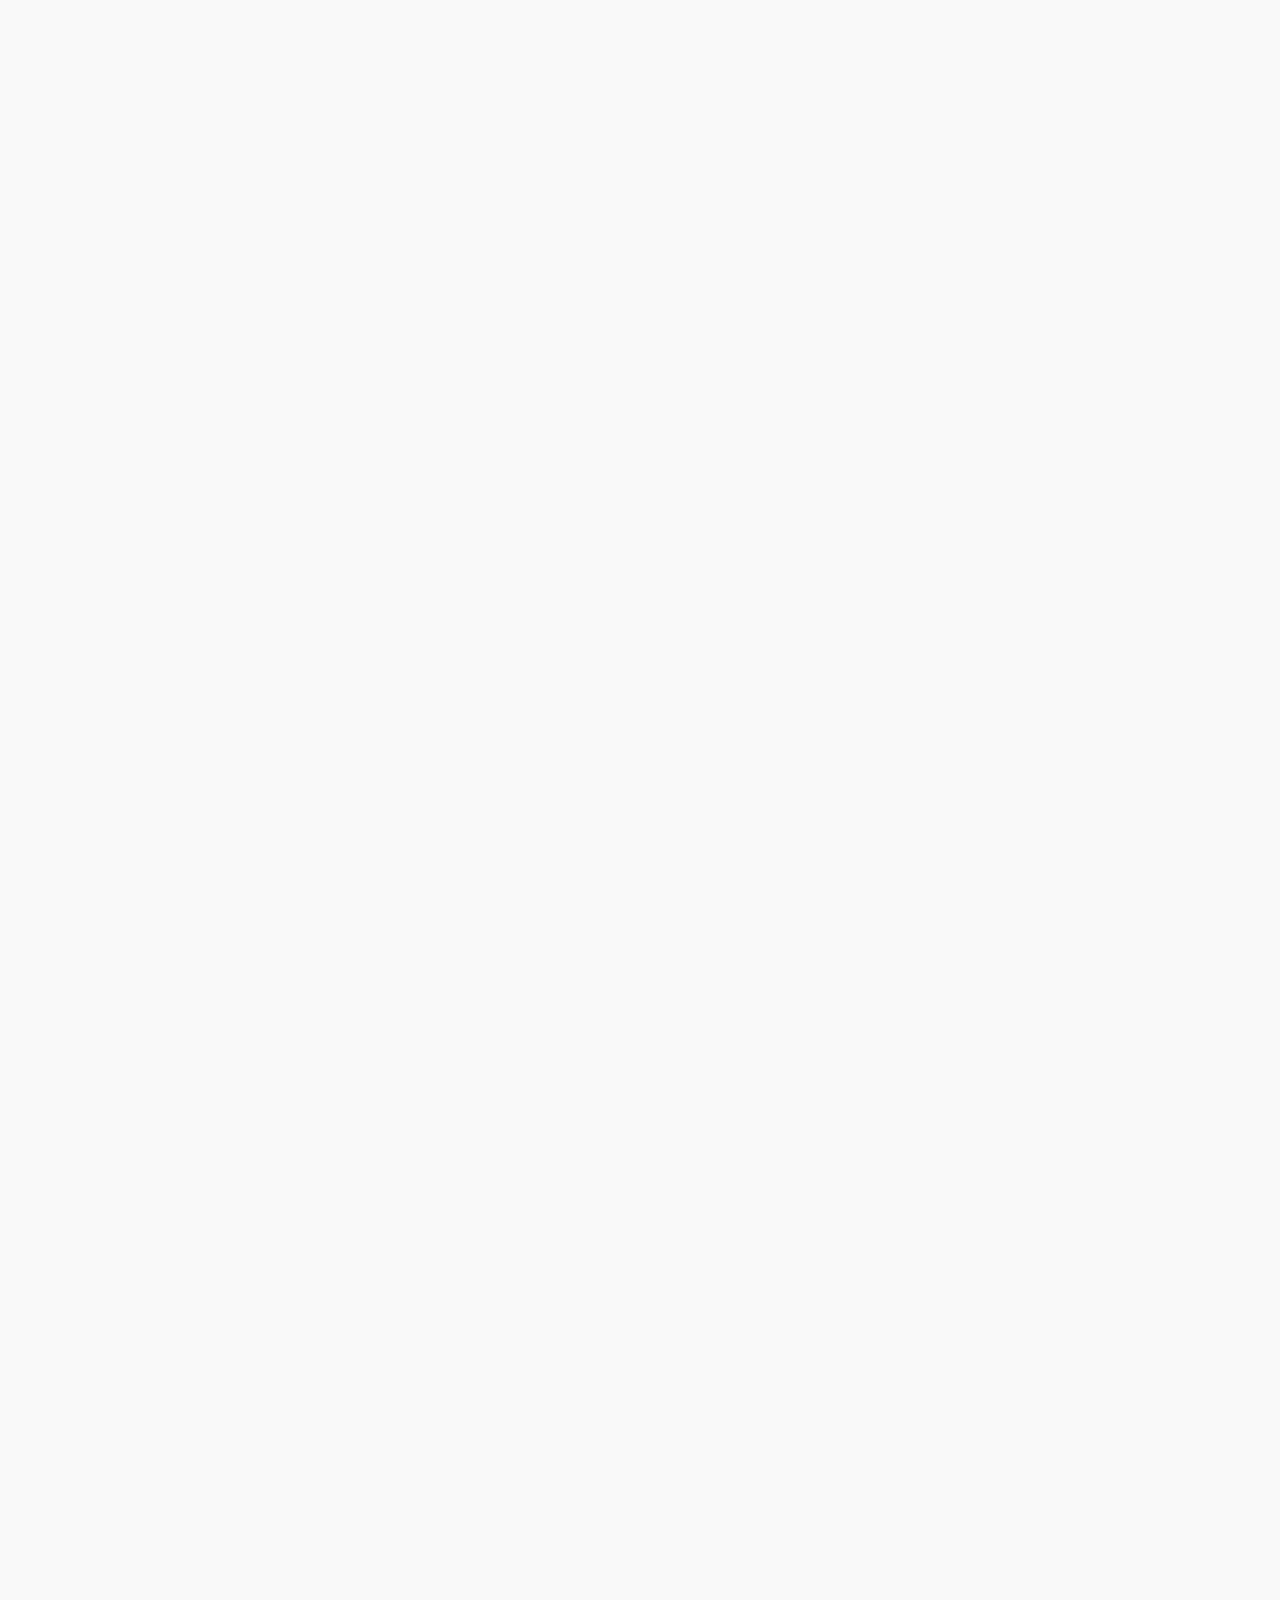
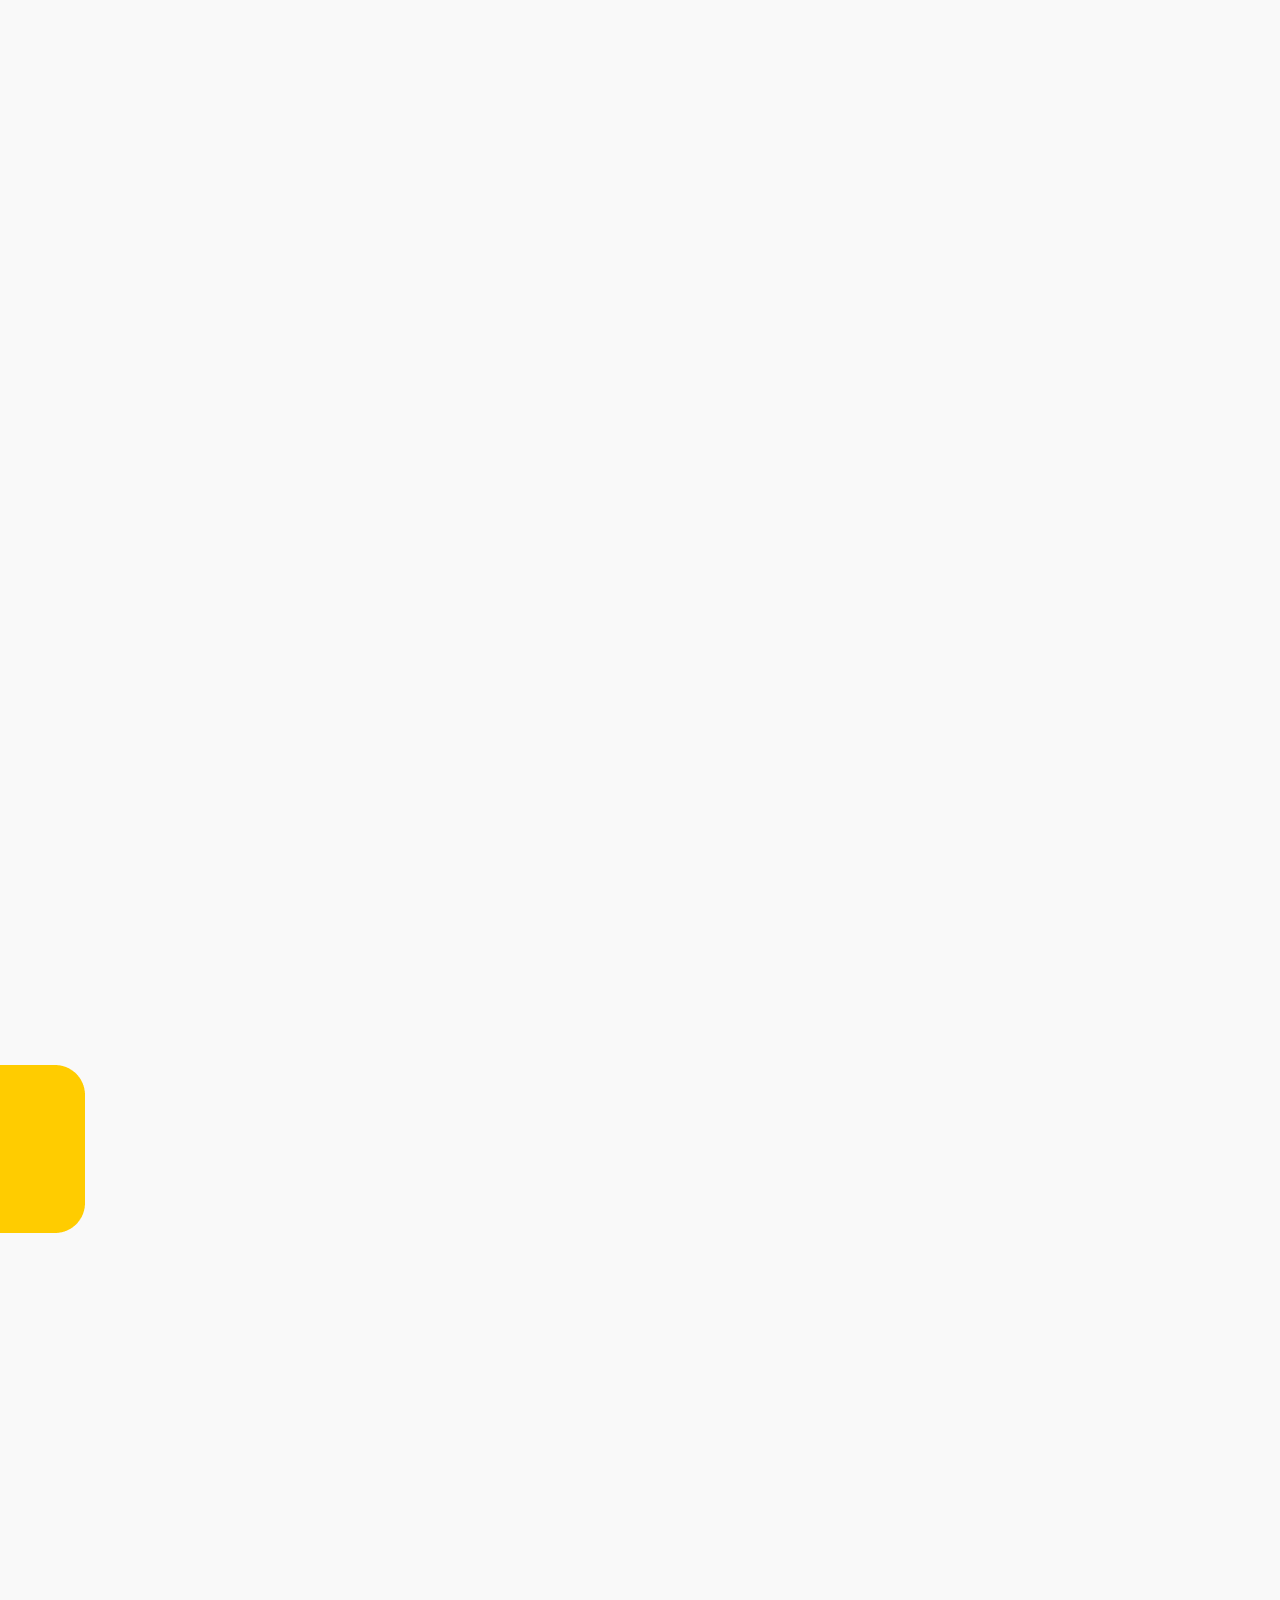
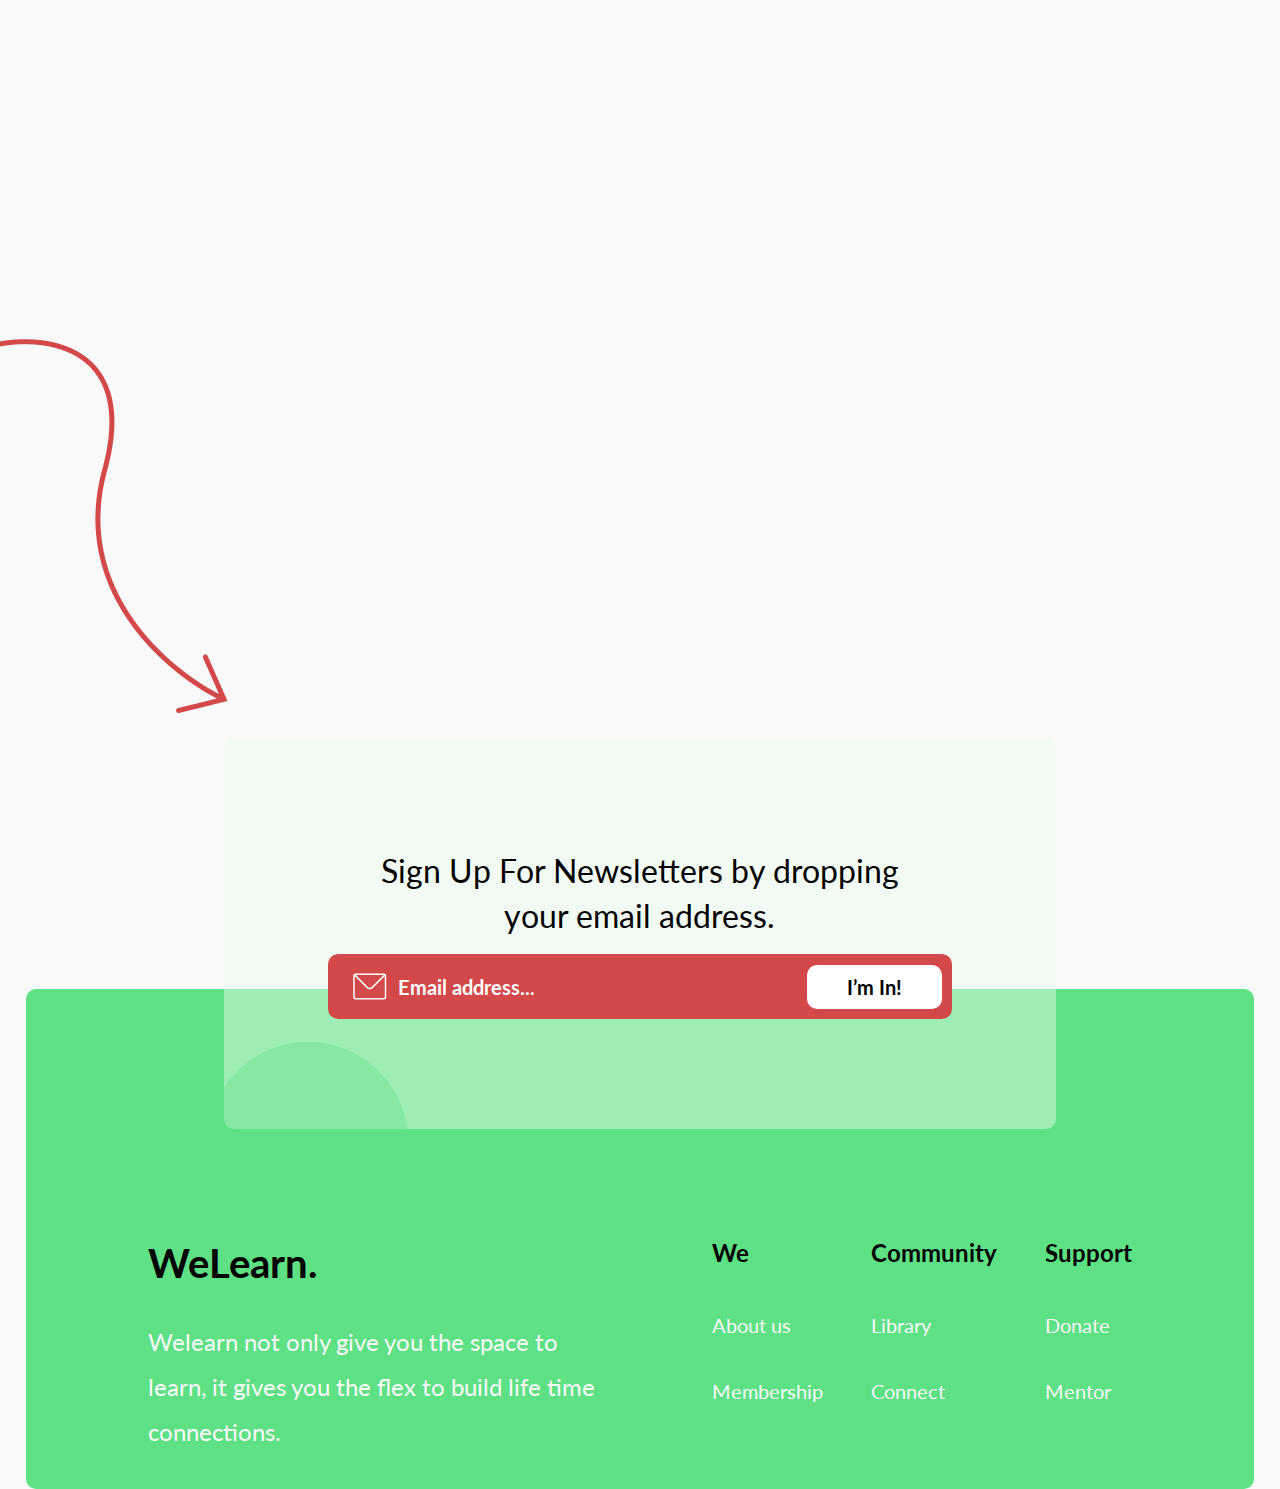
==== commit 9bc43104: "minor changes" ====
--- a/index.html
+++ b/index.html
@@ -2,302 +2,321 @@
 <html lang="en">
 
 <head>
-    <meta charset="UTF-8">
-    <meta name="viewport" content="width=device-width, initial-scale=1.0">
-
-    <!-- 
+  <meta charset="UTF-8">
+  <meta name="viewport" content="width=device-width, initial-scale=1.0">
+
+  <!-- 
         Link to Lato font
     -->
 
-    <link rel="preconnect" href="https://fonts.googleapis.com">
-    <link rel="preconnect" href="https://fonts.gstatic.com" crossorigin>
-    <link
-        href="https://fonts.googleapis.com/css2?family=Lato:ital,wght@0,100;0,300;0,400;0,700;0,900;1,100;1,300;1,400;1,700;1,900&display=swap"
-        rel="stylesheet">
-
-    <link href='https://unpkg.com/boxicons@2.1.4/css/boxicons.min.css' rel='stylesheet'>
-
-    <!-- 
+  <link rel="preconnect" href="https://fonts.googleapis.com">
+  <link rel="preconnect" href="https://fonts.gstatic.com" crossorigin>
+  <link
+    href="https://fonts.googleapis.com/css2?family=Lato:ital,wght@0,100;0,300;0,400;0,700;0,900;1,100;1,300;1,400;1,700;1,900&display=swap"
+    rel="stylesheet">
+
+  <link href='https://unpkg.com/boxicons@2.1.4/css/boxicons.min.css' rel='stylesheet'>
+
+  <!-- 
         Link to external CSS
     -->
 
-    <link rel="stylesheet" href="./styles/style.css">
-
-    <link rel="stylesheet" href="https://unpkg.com/aos@next/dist/aos.css" />
-
-    <title>Welearn</title>
+  <link rel="stylesheet" href="./styles/style.css">
+
+  <link rel="stylesheet" href="https://unpkg.com/aos@next/dist/aos.css" />
+
+  <title>Welearn</title>
 </head>
 
 <body>
 
-    <div class="container">
-
-        <header>
+  <div class="container">
+
+    <header>
+
+      <!--
+                navbar
+            -->
+
+      <div class="nav-cont" id="home">
+        <nav>
+          <div class="logo">
+            <img src="./assets/images/WeLearn.png" alt="">
+          </div>
+
+          <div class="right" id="nav-links">
 
             <!--
-                navbar
-            -->
-
-            <div class="nav-cont" id="home">
-                <nav>
-                    <div class="logo">
-                        <img src="./assets/images/WeLearn.png" alt="">
-                    </div>
-
-                    <div class="right" id="nav-links">
-
-                        <!--
                             Nav links
                         -->
 
-                        <div class="nav-links">
-
-                            <div class="ham">
-                                <i class='bx bxs-x-circle' id="nav-close"></i>
-                            </div>
-
-                            <ul>
-                                <li><a href="#home" class="bold">Home</a></li>
-                                <li><a href="#about">About</a></li>
-                                <li><a href="#connect">Community</a></li>
-                                <li><a href="#library">Library</a></li>
-                            </ul>
-                        </div>
-
-                        <!-- 
+            <div class="nav-links">
+
+              <div class="ham">
+                <i class='bx bxs-x-circle' id="nav-close"></i>
+              </div>
+
+              <ul>
+                <li><a href="#home" class="bold">Home</a></li>
+                <li><a href="#about">About</a></li>
+                <li><a href="#connect">Community</a></li>
+                <li><a href="#library">Library</a></li>
+              </ul>
+            </div>
+
+            <!-- 
                             Nav buttons
                         -->
-                        <div class="join">
-                            <a href="./pages/login.html">Login</a>
-                            <a href="./pages/signup.html" class="have-bg">Sign Up</a>
-                        </div>
-                    </div>
-
-                    <div class="ham">
-                        <i class='bx bx-menu' id="nav-toggler"></i>
-                    </div>
-                </nav>
-            </div>
-
-
-            <!-- 
+            <div class="join">
+              <a href="./pages/login.html">Login</a>
+              <a href="./pages/signup.html" class="have-bg">Sign Up</a>
+            </div>
+          </div>
+
+          <div class="ham">
+            <i class='bx bx-menu' id="nav-toggler"></i>
+          </div>
+        </nav>
+      </div>
+
+
+      <!-- 
                 Hero Section
             -->
 
-            <div class="hero-container">
-                <div class="hero-cont">
-                    <div class="hero">
-                        <div class="main">
-                            <div class="text">
-                                <h1 data-aos="fade-down-right" data-aos-duration="1500">
-                                    Empowering Students,
-                                    Shaping The Future.
-                                </h1>
-                                <p data-aos="fade-up" data-aos-duration="2000">
-                                    A global student community fostering learning, collaboration,
-                                    and access to essential resources to drive sustainable development.
-                                </p>
-                            </div>
-
-                            <div class="explore" data-aos="fade-up" data-aos-duration="2700">
-                                <input type="text" placeholder="Email address">
-                                <a href="./pages/signup.html" class="explr">Sign Up <img src="./assets/images/send.png"
-                                        alt=""></a>
-                            </div>
-                        </div>
-                    </div>
-
-                    <img src="./assets/images/profile-tree.png" alt="student-tree" class="tree">
-
+      <div class="hero-container">
+        <div class="hero-cont">
+          <div class="hero">
+            <div class="main">
+              <div class="text">
+                <h1 data-aos="fade-down-right" data-aos-duration="1500">
+                  Empowering Students,
+                  Shaping The Future.
+                </h1>
+                <p data-aos="fade-up" data-aos-duration="2000">
+                  A global student community fostering learning, collaboration,
+                  and access to essential resources to drive sustainable development.
+                </p>
+              </div>
+
+              <div class="explore" data-aos="fade-up" data-aos-duration="2700">
+                <input type="text" placeholder="Email address">
+                <a href="./pages/signup.html" class="explr">Sign Up <img src="./assets/images/send.png" alt=""></a>
+              </div>
+            </div>
+          </div>
+
+          <img src="./assets/images/profile-tree.png" alt="student-tree" class="tree">
+
+        </div>
+
+        <img src="./assets/images/hero-arrow.png" alt="pointer" class="hero-arr">
+
+        <img src="./assets/images/rectangle.png" alt="rectangle" class="rectangle">
+
+      </div>
+
+    </header>
+
+    <main>
+
+      <!--
+                About Section
+            -->
+
+      <div class="about-cont" id="about" data-aos="fade-down-right" data-aos-duration="1500">
+        <div class="about">
+          <div class="head" data-aos="flip-left" data-aos-duration="2000">
+            <h4>About We<span>Learn</span></h4>
+          </div>
+
+          <div class="body" data-aos="fade-up" data-aos-duration="2500">
+            <p>
+              Welearn is a vibrant student community designed to empower learning, collaboration, and
+              growth. We believe that education extends beyond the classroom, that’s why we’ve built a
+              space where students can connect, share knowledge, and access valuable resources.
+            </p>
+            <a href="./pages/signup.html">Sign Up</a>
+          </div>
+        </div>
+      </div>
+
+      <!-- 
+                Connect section
+            -->
+
+      <div class="connect-cont" id="connect" data-aos="zoom-in-up" data-aos-duration="1500">
+        <div class="connect">
+          <div class="top">
+            <div class="left">
+              <img src="./assets/images/long.png" alt="">
+            </div>
+            <div class="right">
+              <div class="row1">
+                <div class="img1">
+                  <img src="./assets/images/grid1.png" alt="">
                 </div>
 
-                <img src="./assets/images/hero-arrow.png" alt="pointer" class="hero-arr">
-
-                <img src="./assets/images/rectangle.png" alt="rectangle" class="rectangle">
-
-            </div>
-
-        </header>
-
-        <main>
-
-            <!--
-                About Section
-            -->
-
-            <div class="about-cont" id="about" data-aos="fade-down-right" data-aos-duration="1500">
-                <div class="about">
-                    <div class="head" data-aos="flip-left" data-aos-duration="2000">
-                        <h4>About We<span>Learn</span></h4>
-                    </div>
-
-                    <div class="body" data-aos="fade-up" data-aos-duration="2500">
-                        <p>
-                            Welearn is a vibrant student community designed to empower learning, collaboration, and
-                            growth. We believe that education extends beyond the classroom, that’s why we’ve built a
-                            space where students can connect, share knowledge, and access valuable resources.
-                        </p>
-                        <a href="./pages/signup.html">Sign Up</a>
-                    </div>
+                <div class="img1">
+                  <img src="./assets/images/grid2.png" alt="">
                 </div>
-            </div>
-
-            <!-- 
-                Connect section
-            -->
-
-            <div class="connect-cont" id="connect" data-aos="zoom-in-up" data-aos-duration="1500">
-                <div class="connect">
-                    <div class="top">
-                        <div class="left">
-                            <img src="./assets/images/long.png" alt="">
-                        </div>
-                        <div class="right">
-                            <div class="row1">
-                                <div class="img1">
-                                    <img src="./assets/images/grid1.png" alt="">
-                                </div>
-
-                                <div class="img1">
-                                    <img src="./assets/images/grid2.png" alt="">
-                                </div>
-                            </div>
-
-                            <div class="row2">
-                                <div class="img1">
-                                    <img src="./assets/images/grid3.png" alt="">
-                                </div>
-
-                                <div class="img1">
-                                    <img src="./assets/images/grid4.png" alt="">
-                                </div>
-                            </div>
-
-                        </div>
-                    </div>
-
-                    <!--
+              </div>
+
+              <div class="row2">
+                <div class="img1">
+                  <img src="./assets/images/grid3.png" alt="">
+                </div>
+
+                <div class="img1">
+                  <img src="./assets/images/grid4.png" alt="">
+                </div>
+              </div>
+
+            </div>
+          </div>
+
+          <!--
                         Connect Text/Bottom
                     -->
-                    <div class="bottom">
-                        <h5 data-aos="flip-right" data-aos-duration="2000">Connect</h5>
-                        <p data-aos="zoom-out-down" data-aos-duration="3000">
-                            Connect with students like yourself around the world. Share ideas,
-                            do home works, innovate, and discuss the future.
-                        </p>
-
-                        <!-- button -->
-
-                        <a href="#">
-                            Start Connecting
-                        </a>
-                    </div>
-                </div>
-
-                <img src="./assets/images/connect-illlustr.png" alt="" class="connect-illustr">
-            </div>
-
-            <!--
+          <div class="bottom">
+            <h5 data-aos="flip-right" data-aos-duration="2000">Connect</h5>
+            <p data-aos="zoom-out-down" data-aos-duration="3000">
+              Connect with students like yourself around the world. Share ideas,
+              do home works, innovate, and discuss the future.
+            </p>
+
+            <!-- button -->
+
+            <a href="#">
+              Start Connecting
+            </a>
+          </div>
+        </div>
+
+        <img src="./assets/images/connect-illlustr.png" alt="" class="connect-illustr">
+      </div>
+
+      <!--
                 Library Section
             -->
 
-            <div class="library-cont" id="library" data-aos="fade-down-right" data-aos-duration="1500">
-                <div class="about">
-                    <div class="head" data-aos="flip-left" data-aos-duration="2000">
-                        <h4>Library</h4>
-                    </div>
-
-                    <div class="body" data-aos="fade-up" data-aos-duration="2500">
-                        <p>
-                            Our Library is the life saving parachute every students dream to have.
-                            There, you can get books, resources, texts, courses, and lots more!
-                        </p>
-                        <a href="./pages/library.html">Get resources</a>
-                    </div>
-                </div>
-            </div>
-
-        </main>
-
-        <div class="footer-cont">
-
-            <img src="./assets/images/footer-illustr.png" alt="" class="footer-illustr">
-
-            <div class="cta">
-                <div class="cta-in">
-                    <h4>Sign Up For Newsletters by dropping your
-                        email address.</h4>
-
-                    <div class="input">
-
-                        <div class="img">
-                            <img src="./assets/images/mail.png" alt="email icon">
-                        </div>
-
-                        <input type="email" placeholder="Email address...">
-
-                        <a href="#" class="cta-butn">
-                            I’m In!
-                        </a>
-                    </div>
-
-                    <img class="ellipse" src="./assets/images/Ellipse 1 (1).png" alt="">
-                </div>
-            </div>
-
-            <footer>
-                <div class="footer-content">
-                    <div class="left">
-                        <div class="logo">
-                            <h2>WeLearn.</h2>
-                        </div>
-
-                        <p>
-                            Welearn not only give you the space to
-                            learn, it gives you the flex to build life time
-                            connections.
-                        </p>
-                    </div>
-                    <div class="right">
-                        <div class="col">
-                            <p>We</p>
-                            <ul>
-                                <li><a href="#about">About us</a></li>
-                                <li><a href="./pages/signup.html">Membership</a></li>
-                            </ul>
-                        </div>
-
-                        <div class="col">
-                            <p>Community</p>
-                            <ul>
-                                <li><a href="./pages/library.html">Library</a></li>
-                                <li><a href="#connect">Connect</a></li>
-                            </ul>
-                        </div>
-
-                        <div class="col">
-                            <p>Support</p>
-                            <ul>
-                                <li><a href="#">Donate</a></li>
-                                <li><a href="#">Mentor</a></li>
-                            </ul>
-                        </div>
-
-                    </div>
-                </div>
-            </footer>
-
-        </div>
+      <div class="library-cont" id="library" data-aos="fade-down-right" data-aos-duration="1500">
+
+        <div class="head">
+          <img src="./assets/images/library_img.png" alt="" data-aos="flip-right" data-aos-duration="2000">
+        </div>
+
+        <div class="about">
+          <div class="head" data-aos="flip-left" data-aos-duration="2000">
+            <h4>Library</h4>
+          </div>
+
+          <div class="body" data-aos="fade-up" data-aos-duration="2500">
+            <p>
+              Our Library is the life saving parachute every students dream to have.
+              There, you can get books, resources, texts, courses, and lots more!
+            </p>
+            <a href="./pages/library.html">Get resources</a>
+          </div>
+        </div>
+      </div>
+
+
+      <!--
+          Community Section
+       -->
+
+      <div class="comm-cont">
+        <div class="comm-illustr">
+          <img src="./assets/images/community.png" alt="">
+        </div>
+
+        <div class="img" data-aos="flip-up" data-aos-duration="2500">
+          <img src="./assets/images/your community.png" alt="">
+        </div>
+      </div>
+
+    </main>
+
+    <div class="footer-cont">
+
+      <img src="./assets/images/footer-illustr.png" alt="" class="footer-illustr">
+
+      <div class="cta">
+        <div class="cta-in">
+          <h4>Sign Up For Newsletters by dropping your
+            email address.</h4>
+
+          <div class="input">
+
+            <div class="img">
+              <img src="./assets/images/mail.png" alt="email icon">
+            </div>
+
+            <input type="email" placeholder="Email address...">
+
+            <a href="#" class="cta-butn">
+              I’m In!
+            </a>
+          </div>
+
+          <img class="ellipse" src="./assets/images/Ellipse 1 (1).png" alt="">
+        </div>
+      </div>
+
+      <footer>
+        <div class="footer-content">
+          <div class="left">
+            <div class="logo">
+              <h2>WeLearn.</h2>
+            </div>
+
+            <p>
+              Welearn not only give you the space to
+              learn, it gives you the flex to build life time
+              connections.
+            </p>
+          </div>
+          <div class="right">
+            <div class="col">
+              <p>We</p>
+              <ul>
+                <li><a href="#about">About us</a></li>
+                <li><a href="./pages/signup.html">Membership</a></li>
+              </ul>
+            </div>
+
+            <div class="col">
+              <p>Community</p>
+              <ul>
+                <li><a href="./pages/library.html">Library</a></li>
+                <li><a href="#connect">Connect</a></li>
+              </ul>
+            </div>
+
+            <div class="col">
+              <p>Support</p>
+              <ul>
+                <li><a href="#">Donate</a></li>
+                <li><a href="#">Mentor</a></li>
+              </ul>
+            </div>
+
+          </div>
+        </div>
+      </footer>
 
     </div>
 
-
-    <script src="./script.js"></script>
-
-    <script src="https://unpkg.com/aos@next/dist/aos.js"></script>
-    <script>
-        AOS.init();
-    </script>
+  </div>
+
+
+  <script src="./script.js"></script>
+
+  <script src="https://unpkg.com/aos@next/dist/aos.js"></script>
+  <script>
+    AOS.init();
+  </script>
 
 </body>
 
--- a/styles/style.css
+++ b/styles/style.css
@@ -100,6 +100,10 @@
     background-color: #5EE085;
     border: none;
     color: #FFFFFF;
+}
+
+.ham {
+    display: none;
 }
 
 /*
@@ -234,6 +238,7 @@
     gap: 5em;
     margin-top: 200px;
     margin-bottom: 100px;
+    position: relative;
 }
 
 /*
@@ -454,7 +459,9 @@
 .library-cont {
     width: 80%;
     display: flex;
-    justify-content: flex-end;
+    justify-content: center;
+    gap: 3em;
+    flex-direction: column;
     margin-top: 80px;
     margin-bottom: 500px;
 }
@@ -463,6 +470,15 @@
 /*
     Library section
 */
+
+.comm-cont {
+    margin-bottom: 300px;
+}
+
+.comm-illustr {
+    position: absolute;
+    left: 0;
+}
 
 .footer-cont {
     width: 100%;
@@ -658,6 +674,10 @@
 }
 
 @media screen and (max-width: 320px) {
+    .ham {
+        display: block;
+    }
+
     .hero .main .explore {
         max-width: 100%;
     }
@@ -744,6 +764,10 @@
     .connect-illustr {
         display: none;
     }
+
+    .ham {
+        display: block;
+    }
 }
 
 @media screen and (max-width: 425px) {
@@ -752,12 +776,12 @@
     }
 
     nav .right {
-        position: absolute;
         display: none;
     }
 
     nav .right.active {
         display: none;
+        position: absolute;
         top: 0;
         height: 100vh;
         width: 100%;
@@ -795,6 +819,10 @@
         flex-direction: column;
     }
 
+    .ham {
+        display: block;
+    }
+
     .hero-cont {
         width: 90%;
     }
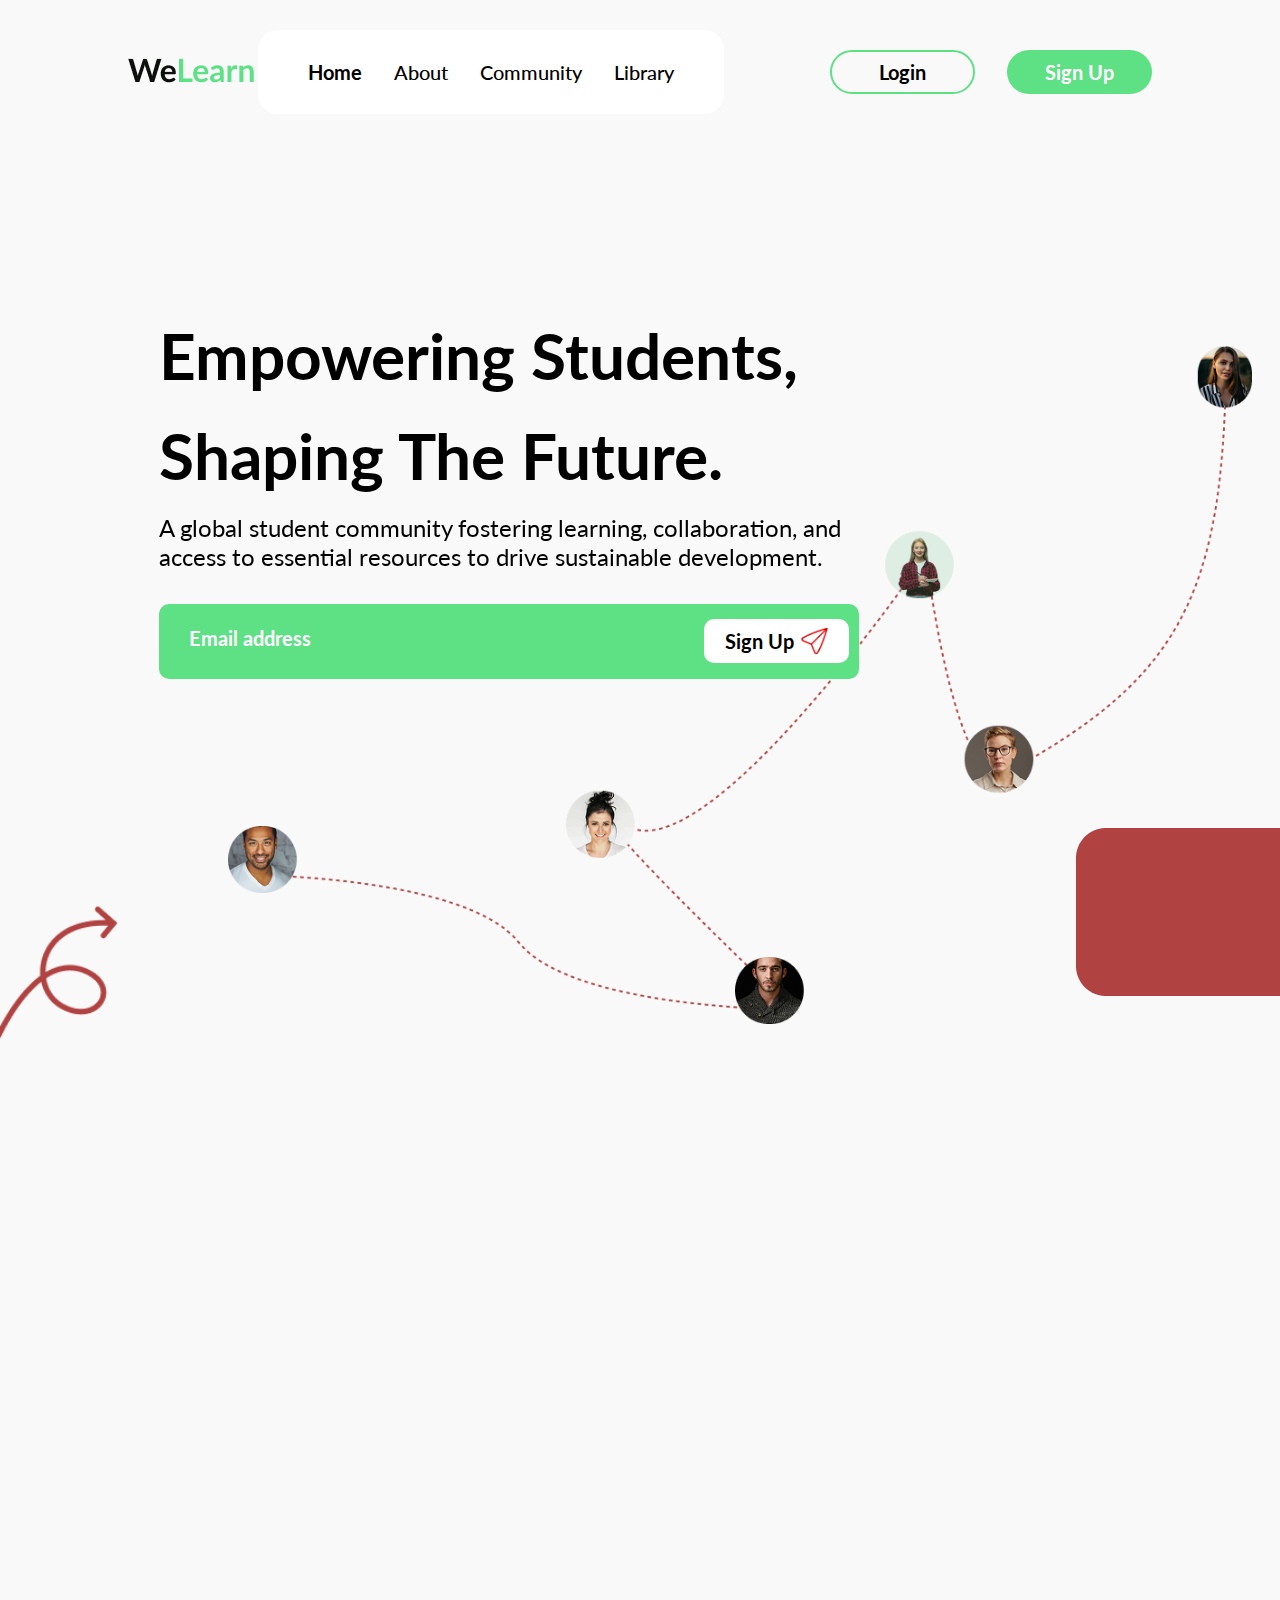
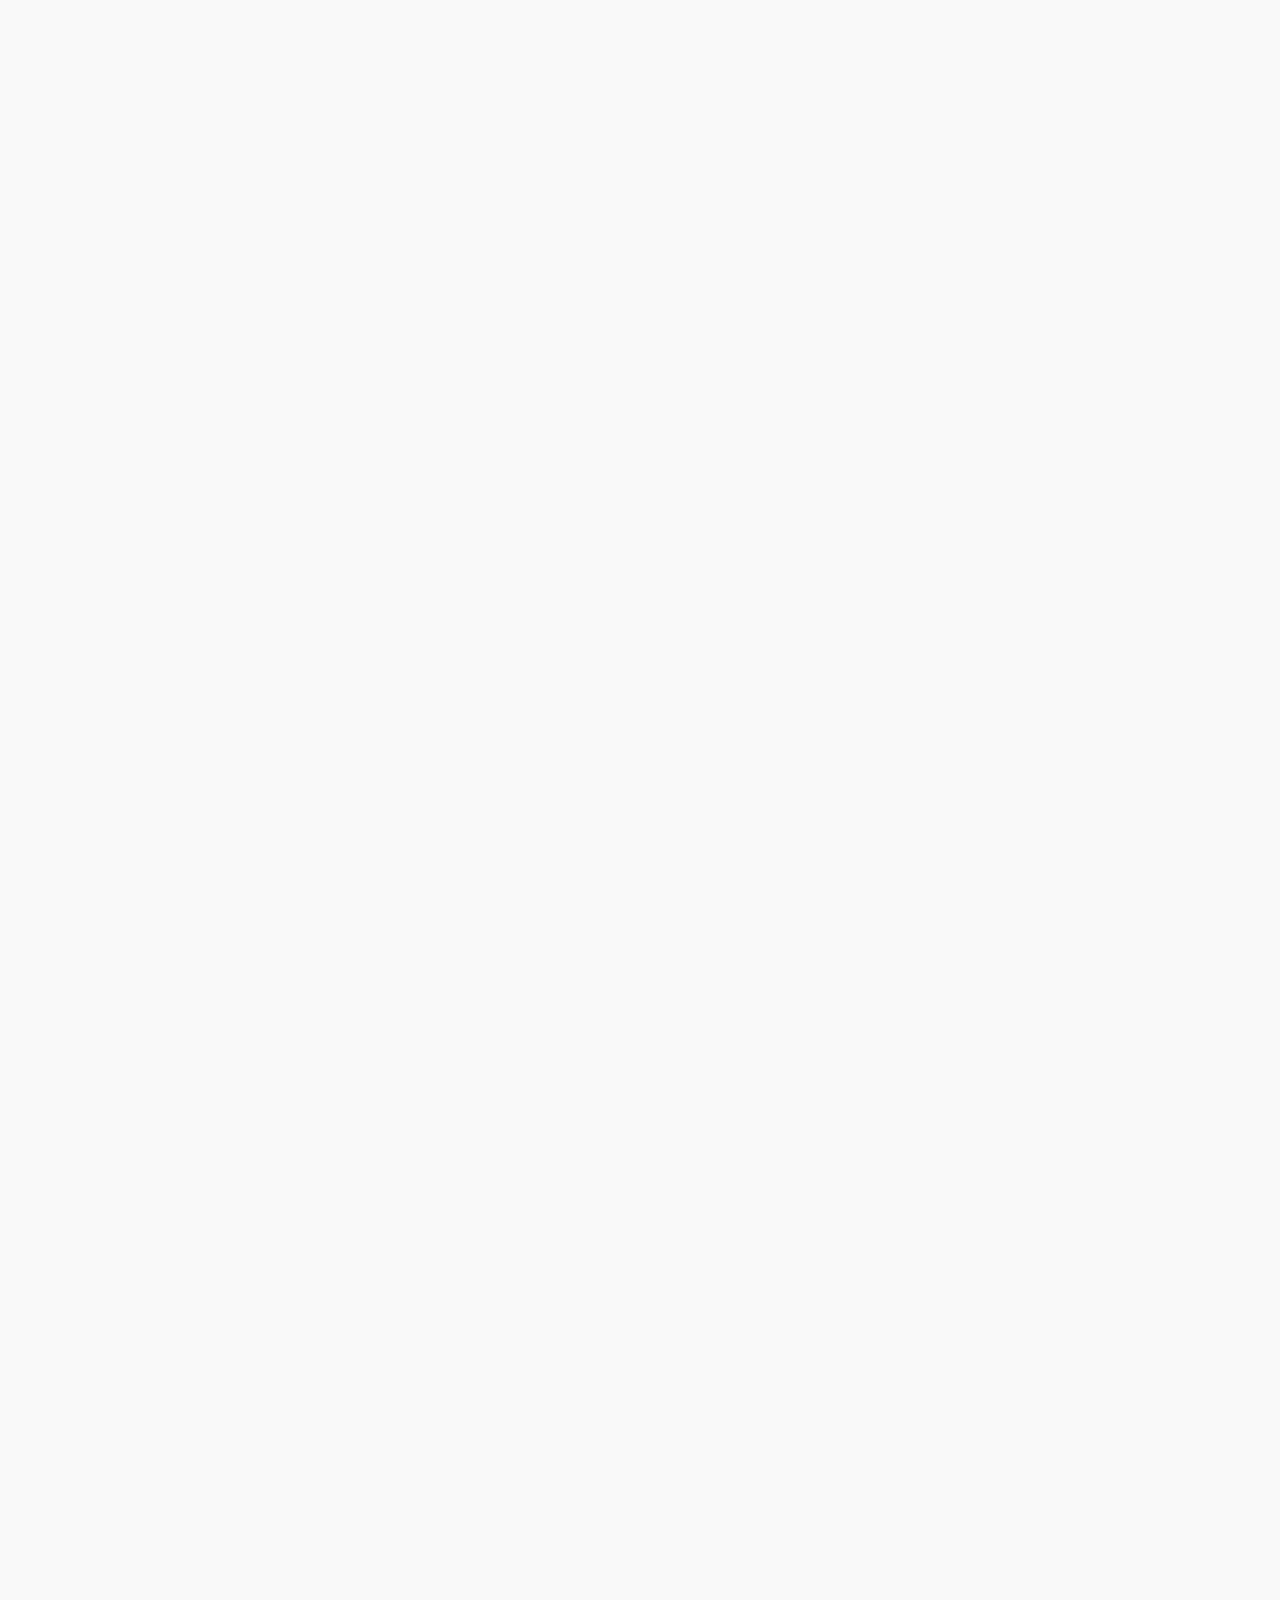
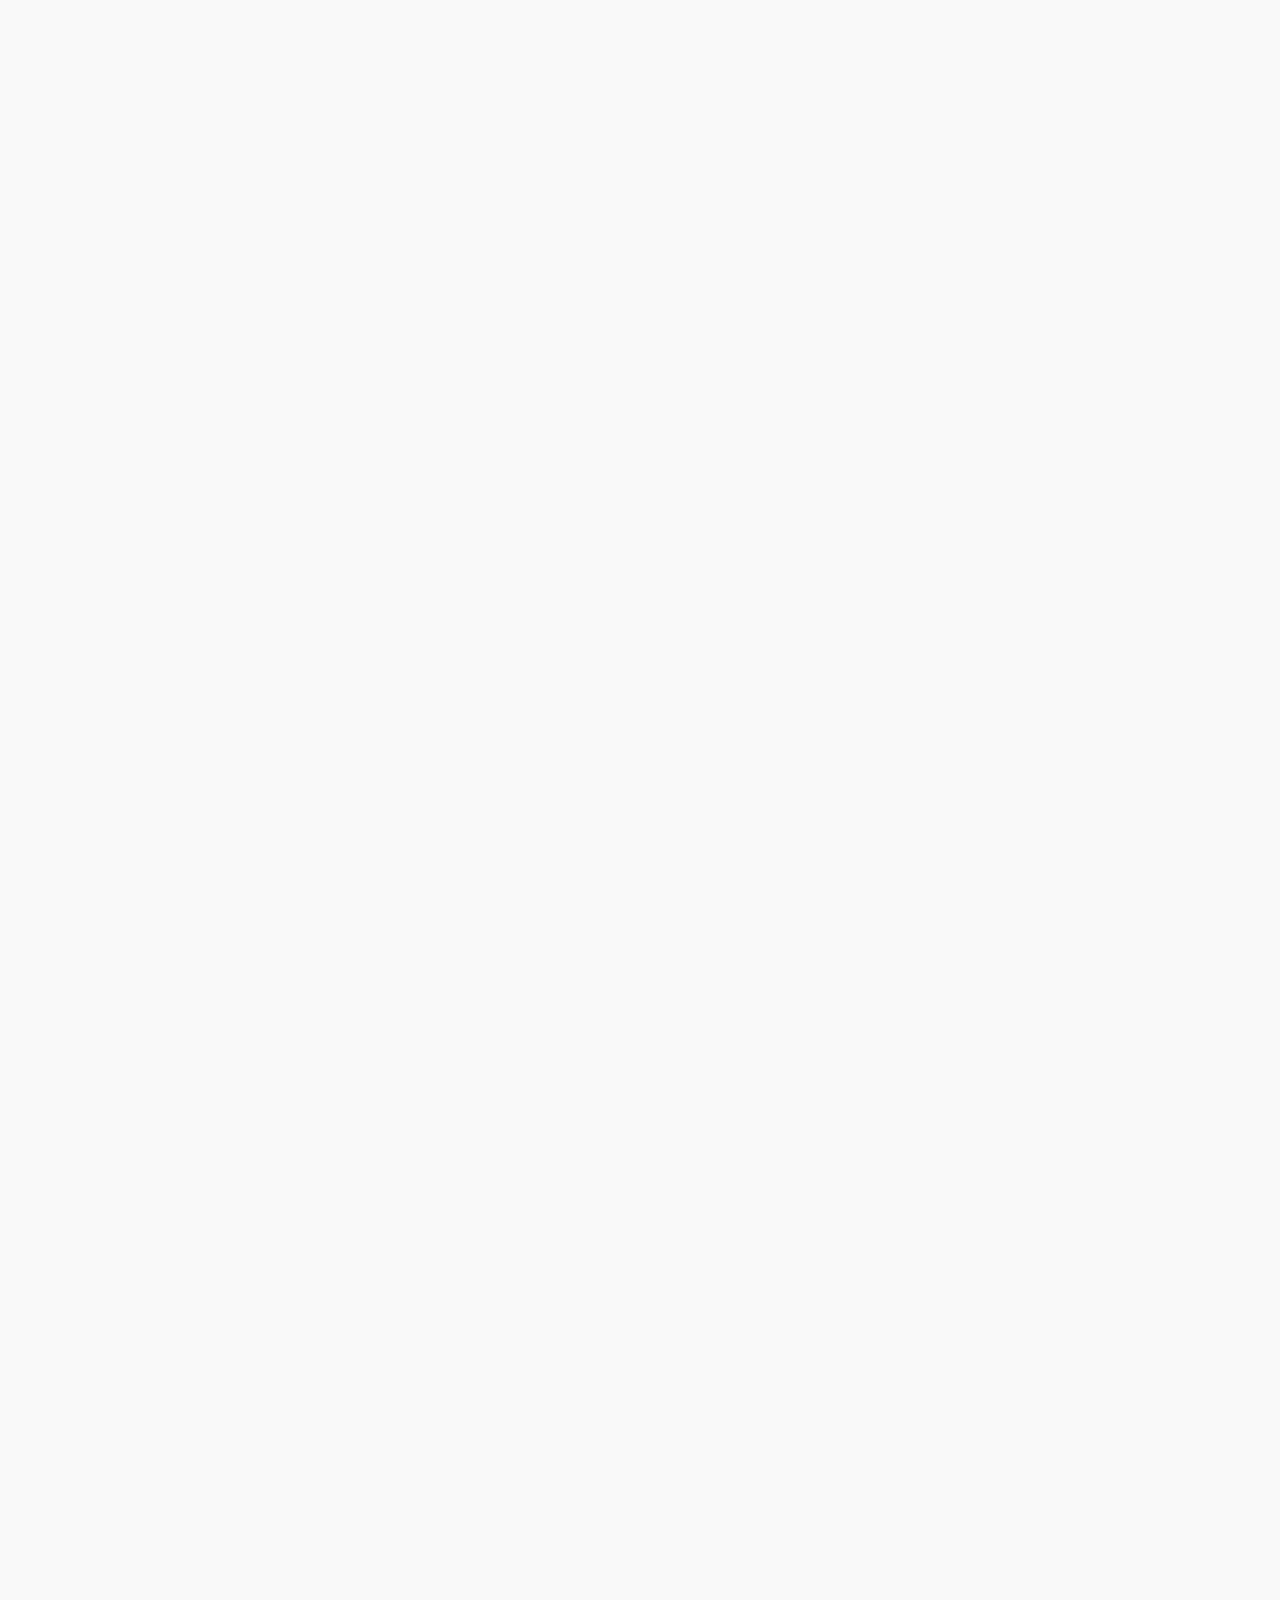
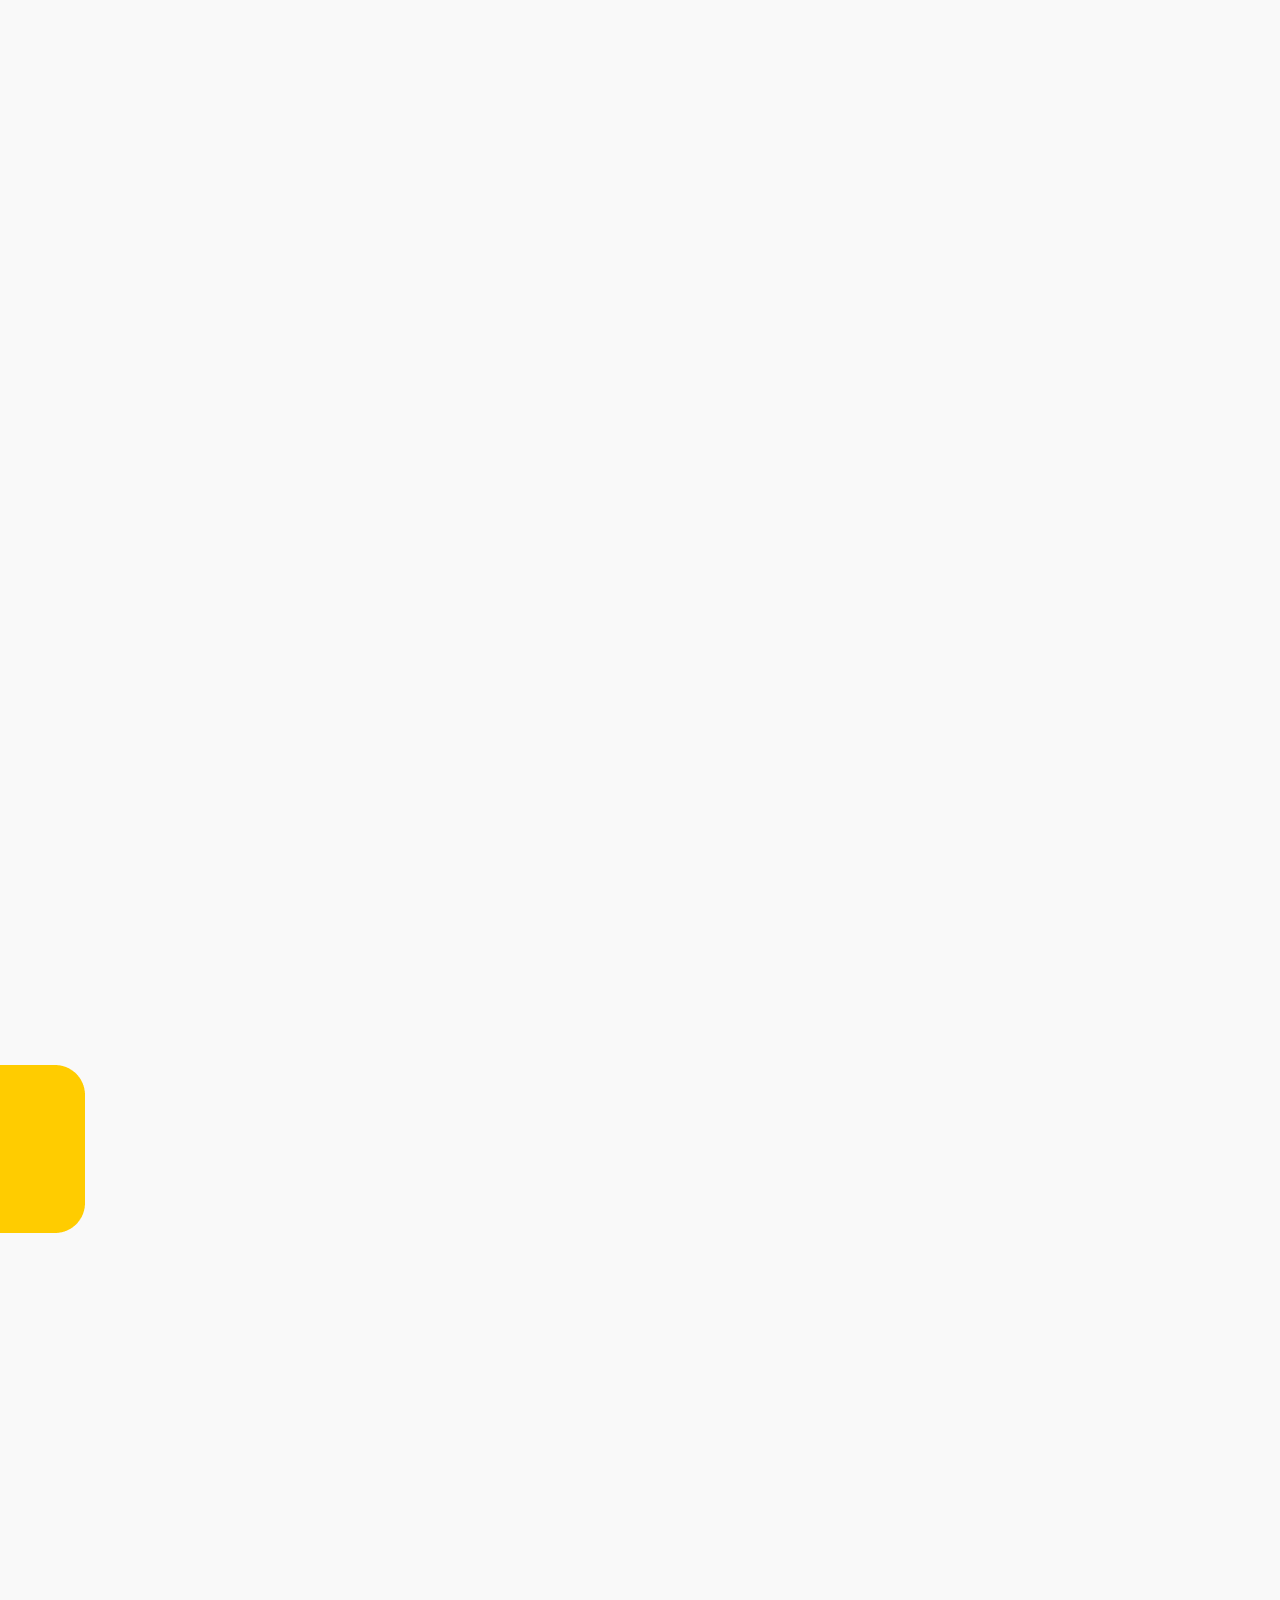
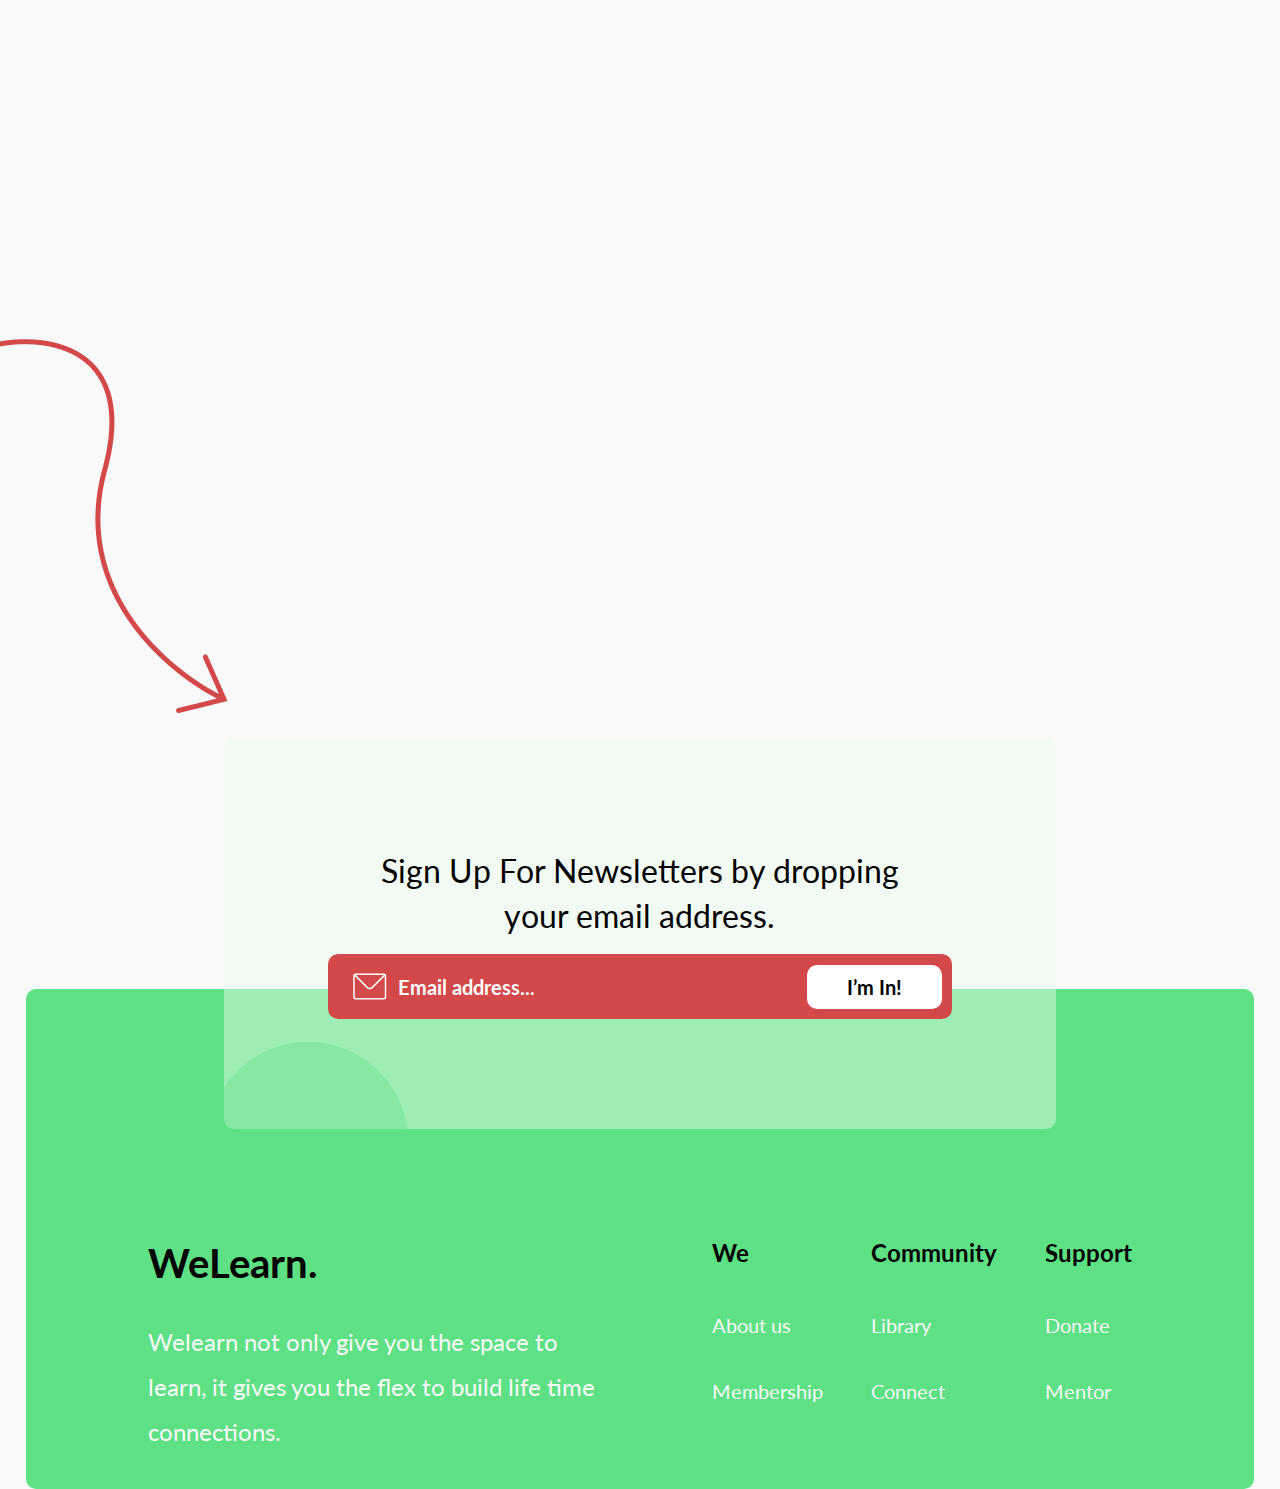
==== commit d6dbae72: "minor change 👨‍🍳" ====
--- a/index.html
+++ b/index.html
@@ -57,10 +57,10 @@
               </div>
 
               <ul>
-                <li><a href="#home" class="bold">Home</a></li>
-                <li><a href="#about">About</a></li>
-                <li><a href="#connect">Community</a></li>
-                <li><a href="#library">Library</a></li>
+                <li><a href="#home" class="bold" id="link">Home</a></li>
+                <li><a href="#about" id="link">About</a></li>
+                <li><a href="./pages/community.html" id="link">Community</a></li>
+                <li><a href="./pages/library.html" id="link">Library</a></li>
               </ul>
             </div>
 
@@ -187,7 +187,7 @@
 
             <!-- button -->
 
-            <a href="#">
+            <a href="./pages/community.html">
               Start Connecting
             </a>
           </div>
--- a/styles/style.css
+++ b/styles/style.css
@@ -165,6 +165,7 @@
 .hero .main .explore {
     width: 700px;
     position: relative;
+    z-index: 1000;
 }
 
 .hero .main .explore input {
@@ -771,11 +772,19 @@
 }
 
 @media screen and (max-width: 425px) {
+    main {
+        gap: 3em;
+    }
+
     nav {
         position: relative;
     }
 
     nav .right {
+        display: none;
+    }
+
+    .f-close {
         display: none;
     }
 
@@ -960,13 +969,32 @@
         font-size: 18px;
     }
 
+    .comm-cont {
+        width: 100%;
+        z-index: 1200;
+        margin-bottom: 400px;
+    }
+
+    .comm-cont .comm-illustr {
+        max-width: 10px;
+    }
+
+    .comm-cont .img {
+        max-width: 80%;
+    }
+
+    .comm-cont .img img,
+    .library-cont .head img {
+        height: 450px;
+    }
+
     .connect-illustr {
         height: 200px;
     }
 
     .footer-illustr {
         max-height: 200px;
-        top: -120%;
+        top: -124%;
     }
 
     .cta {
